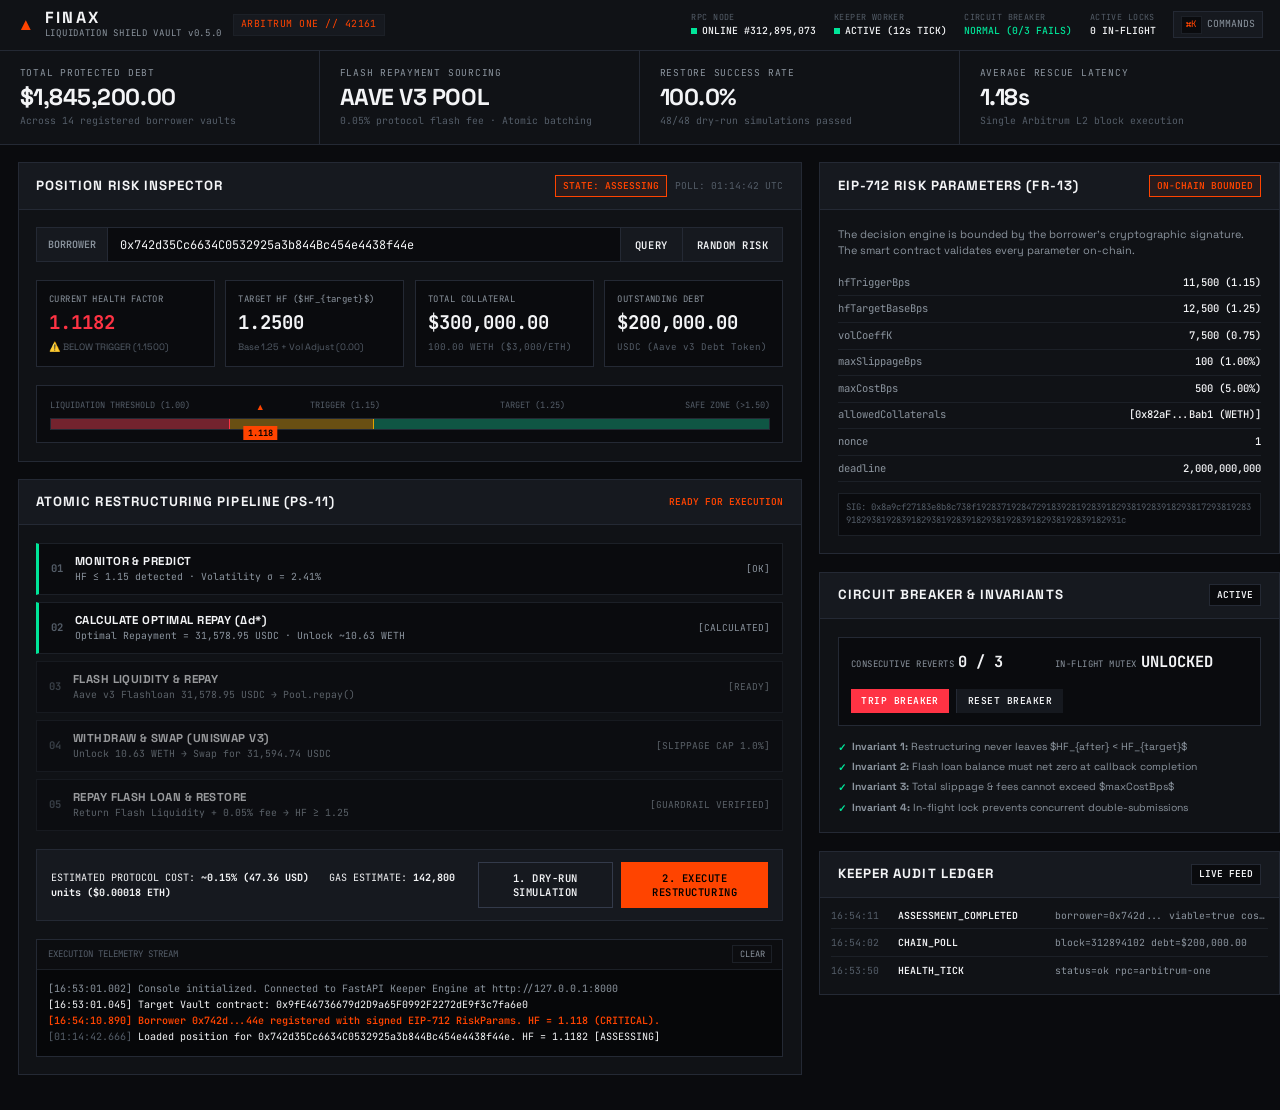
==== frontend/index.html @ 1d633617 "feat(frontend): high-utility DeFi operator console for FinaX - Strict 3-color deliberate design syst" ====
<!DOCTYPE html>
<html lang="en">
<head>
  <meta charset="UTF-8" />
  <meta name="viewport" content="width=device-width, initial-scale=1.0" />
  <title>FINAX // Automated Liquidation Shield & Flash-Repayment Console</title>
  <!-- Distinct Technical Typography: Space Grotesk (Display) + JetBrains Mono (Data/Code) -->
  <link rel="preconnect" href="https://fonts.googleapis.com" />
  <link rel="preconnect" href="https://fonts.gstatic.com" crossorigin />
  <link href="https://fonts.googleapis.com/css2?family=JetBrains+Mono:ital,wght@0,300;0,400;0,500;0,700;1,400&family=Space+Grotesk:wght@400;500;600;700&display=swap" rel="stylesheet" />
  <link rel="stylesheet" href="app.css" />
</head>
<body>

  <!-- Top Operator Bar -->
  <header class="operator-bar">
    <div class="brand-zone">
      <div class="brand-glyph">▲</div>
      <div class="brand-title">
        <span class="brand-name">FINAX</span>
        <span class="brand-sub">LIQUIDATION SHIELD VAULT v0.5.0</span>
      </div>
      <div class="target-chain-tag">ARBITRUM ONE // 42161</div>
    </div>

    <div class="system-status-ribbon">
      <div class="status-cell">
        <span class="cell-label">RPC NODE</span>
        <span class="cell-val status-online" id="status-rpc"><span class="dot"></span> ONLINE #312,894,102</span>
      </div>
      <div class="status-cell">
        <span class="cell-label">KEEPER WORKER</span>
        <span class="cell-val status-online" id="status-worker"><span class="dot"></span> ACTIVE (12s TICK)</span>
      </div>
      <div class="status-cell">
        <span class="cell-label">CIRCUIT BREAKER</span>
        <span class="cell-val status-safe" id="status-breaker">NORMAL (0/3 FAILS)</span>
      </div>
      <div class="status-cell">
        <span class="cell-label">ACTIVE LOCKS</span>
        <span class="cell-val" id="status-locks">0 IN-FLIGHT</span>
      </div>
      <div class="status-cell shortcut-cell" onclick="openCmdPalette()">
        <kbd>⌘K</kbd> COMMANDS
      </div>
    </div>
  </header>

  <!-- Metrics Banner (Strict 1px solid, Asymmetric Density) -->
  <section class="kpi-banner">
    <div class="kpi-item">
      <div class="kpi-label">TOTAL PROTECTED DEBT</div>
      <div class="kpi-number" id="kpi-debt">$1,845,200.00</div>
      <div class="kpi-sub">Across 14 registered borrower vaults</div>
    </div>
    <div class="kpi-item">
      <div class="kpi-label">FLASH REPAYMENT SOURCING</div>
      <div class="kpi-number">AAVE V3 POOL</div>
      <div class="kpi-sub">0.05% protocol flash fee · Atomic batching</div>
    </div>
    <div class="kpi-item">
      <div class="kpi-label">RESTORE SUCCESS RATE</div>
      <div class="kpi-number text-accent">100.0%</div>
      <div class="kpi-sub">48/48 dry-run simulations passed</div>
    </div>
    <div class="kpi-item">
      <div class="kpi-label">AVERAGE RESCUE LATENCY</div>
      <div class="kpi-number">1.18s</div>
      <div class="kpi-sub">Single Arbitrum L2 block execution</div>
    </div>
  </section>

  <!-- Main Asymmetric Grid -->
  <main class="grid-container">

    <!-- LEFT COLUMN: Position Inspector & Restructuring Engine (62%) -->
    <div class="column-left">

      <!-- Borrower Account Cockpit -->
      <div class="panel">
        <div class="panel-header">
          <div class="panel-title">POSITION RISK INSPECTOR</div>
          <div class="panel-actions">
            <span class="badge" id="position-state-badge">STATE: ASSESSING</span>
            <span class="timestamp-tag" id="last-poll-time">POLL: 16:54:10 UTC</span>
          </div>
        </div>

        <div class="panel-body">
          <!-- Borrower Selector Form -->
          <div class="address-input-bar">
            <div class="input-prefix">BORROWER</div>
            <input type="text" id="borrower-input" class="mono-input" value="0x742d35Cc6634C0532925a3b844Bc454e4438f44e" spellcheck="false" />
            <button class="btn btn-secondary" onclick="loadPosition()">QUERY</button>
            <button class="btn btn-secondary" onclick="generateSimulatedPosition()">RANDOM RISK</button>
          </div>

          <!-- Position Telemetry Grid -->
          <div class="telemetry-grid">
            <div class="telemetry-box">
              <span class="t-label">CURRENT HEALTH FACTOR</span>
              <span class="t-val t-danger" id="current-hf">1.1182</span>
              <span class="t-sub text-danger">⚠️ BELOW TRIGGER (1.1500)</span>
            </div>

            <div class="telemetry-box">
              <span class="t-label">TARGET HF ($HF_{target}$)</span>
              <span class="t-val text-accent" id="target-hf">1.2500</span>
              <span class="t-sub">Base 1.25 + Vol Adjust (0.00)</span>
            </div>

            <div class="telemetry-box">
              <span class="t-label">TOTAL COLLATERAL</span>
              <span class="t-val" id="collateral-usd">$300,000.00</span>
              <span class="t-sub mono" id="collateral-asset-info">100.00 WETH ($3,000/ETH)</span>
            </div>

            <div class="telemetry-box">
              <span class="t-label">OUTSTANDING DEBT</span>
              <span class="t-val" id="debt-usd">$200,000.00</span>
              <span class="t-sub mono">USDC (Aave v3 Debt Token)</span>
            </div>
          </div>

          <!-- Real-time Health Factor Visual Gauge -->
          <div class="gauge-section">
            <div class="gauge-meta">
              <span>LIQUIDATION THRESHOLD (1.00)</span>
              <span>TRIGGER (1.15)</span>
              <span>TARGET (1.25)</span>
              <span>SAFE ZONE (>1.50)</span>
            </div>
            <div class="gauge-bar-track">
              <div class="gauge-zone zone-danger" style="width: 25%;"></div>
              <div class="gauge-zone zone-warning" style="width: 20%;"></div>
              <div class="gauge-zone zone-safe" style="width: 55%;"></div>
              <!-- Marker for current HF -->
              <div class="gauge-marker" id="hf-marker" style="left: 28%;" title="Current HF: 1.118">
                <div class="marker-arrow">▲</div>
                <div class="marker-tag">1.118</div>
              </div>
            </div>
          </div>

        </div>
      </div>

      <!-- Autonomous Atomic Restructuring Pipeline -->
      <div class="panel">
        <div class="panel-header">
          <div class="panel-title">ATOMIC RESTRUCTURING PIPELINE (PS-11)</div>
          <div class="pipeline-status-tag" id="pipeline-status">READY FOR EXECUTION</div>
        </div>

        <div class="panel-body">
          <div class="flow-container">
            <div class="flow-step completed" id="step-1">
              <div class="step-num">01</div>
              <div class="step-content">
                <div class="step-title">MONITOR & PREDICT</div>
                <div class="step-desc">HF ≤ 1.15 detected · Volatility σ = 2.41%</div>
              </div>
              <div class="step-badge">[OK]</div>
            </div>

            <div class="flow-step completed" id="step-2">
              <div class="step-num">02</div>
              <div class="step-content">
                <div class="step-title">CALCULATE OPTIMAL REPAY (Δd*)</div>
                <div class="step-desc" id="optimal-repay-desc">Optimal Repayment = 31,578.95 USDC</div>
              </div>
              <div class="step-badge">[CALCULATED]</div>
            </div>

            <div class="flow-step pending" id="step-3">
              <div class="step-num">03</div>
              <div class="step-content">
                <div class="step-title">FLASH LIQUIDITY & REPAY</div>
                <div class="step-desc">Aave v3 Flashloan 31,578.95 USDC → Pool.repay()</div>
              </div>
              <div class="step-badge">[READY]</div>
            </div>

            <div class="flow-step pending" id="step-4">
              <div class="step-num">04</div>
              <div class="step-content">
                <div class="step-title">WITHDRAW & SWAP (UNISWAP V3)</div>
                <div class="step-desc">Unlock 10.63 WETH → Swap for 31,594.74 USDC</div>
              </div>
              <div class="step-badge">[SLIPPAGE CAP 1.0%]</div>
            </div>

            <div class="flow-step pending" id="step-5">
              <div class="step-num">05</div>
              <div class="step-content">
                <div class="step-title">REPAY FLASH LOAN & RESTORE</div>
                <div class="step-desc">Return Flash Liquidity + 0.05% fee → HF ≥ 1.25</div>
              </div>
              <div class="step-badge">[GUARDRAIL VERIFIED]</div>
            </div>
          </div>

          <!-- Execution Controls -->
          <div class="execution-action-bar">
            <div class="execution-params-summary">
              <span class="text-label">ESTIMATED PROTOCOL COST:</span>
              <strong class="text-val">~0.15% (47.36 USD)</strong>
              <span class="text-label" style="margin-left: 1rem;">GAS ESTIMATE:</span>
              <strong class="text-val">142,800 units ($0.00018 ETH)</strong>
            </div>

            <div class="action-btn-group">
              <button class="btn btn-outline" id="btn-assess" onclick="triggerDryRun()">1. DRY-RUN SIMULATION</button>
              <button class="btn btn-primary" id="btn-protect" onclick="executeProtection()">2. EXECUTE RESTRUCTURING</button>
            </div>
          </div>

          <!-- Simulation & Execution Output Console -->
          <div class="console-box" id="exec-console">
            <div class="console-header">
              <span>EXECUTION TELEMETRY STREAM</span>
              <button class="btn-xs" onclick="clearConsole()">CLEAR</button>
            </div>
            <div class="console-logs mono" id="console-logs">
              <div class="log-line text-muted">[16:53:01.002] Console initialized. Connected to FastAPI Keeper Engine at http://127.0.0.1:8000</div>
              <div class="log-line">[16:53:01.045] Target Vault contract: 0x9fE46736679d2D9a65F0992F2272dE9f3c7fa6e0</div>
              <div class="log-line text-accent">[16:54:10.890] Borrower 0x742d...44e registered with signed EIP-712 RiskParams. HF = 1.118 (CRITICAL).</div>
            </div>
          </div>

        </div>
      </div>

    </div>

    <!-- RIGHT COLUMN: EIP-712 Guardrails, Breaker & Keeper Log (38%) -->
    <div class="column-right">

      <!-- Borrower Guardrail Authorization (EIP-712) -->
      <div class="panel">
        <div class="panel-header">
          <div class="panel-title">EIP-712 RISK PARAMETERS (FR-13)</div>
          <span class="badge badge-accent">ON-CHAIN BOUNDED</span>
        </div>

        <div class="panel-body">
          <div class="card-info-text">
            The decision engine is bounded by the borrower's cryptographic signature. The smart contract validates every parameter on-chain.
          </div>

          <div class="param-row-dense">
            <span class="p-key">hfTriggerBps</span>
            <span class="p-val mono">11,500 (1.15)</span>
          </div>
          <div class="param-row-dense">
            <span class="p-key">hfTargetBaseBps</span>
            <span class="p-val mono">12,500 (1.25)</span>
          </div>
          <div class="param-row-dense">
            <span class="p-key">volCoeffK</span>
            <span class="p-val mono">7,500 (0.75)</span>
          </div>
          <div class="param-row-dense">
            <span class="p-key">maxSlippageBps</span>
            <span class="p-val mono">100 (1.00%)</span>
          </div>
          <div class="param-row-dense">
            <span class="p-key">maxCostBps</span>
            <span class="p-val mono">500 (5.00%)</span>
          </div>
          <div class="param-row-dense">
            <span class="p-key">allowedCollaterals</span>
            <span class="p-val mono">[0x82aF...Bab1 (WETH)]</span>
          </div>
          <div class="param-row-dense">
            <span class="p-key">nonce</span>
            <span class="p-val mono">1</span>
          </div>
          <div class="param-row-dense">
            <span class="p-key">deadline</span>
            <span class="p-val mono">2,000,000,000</span>
          </div>

          <div class="sig-display mono" id="sig-display">
            SIG: 0x8a9cf27183e8b8c738f19283719284729183928192839182938192839182938172938192839182938192839182938192839182938192839182938192839182931c
          </div>
        </div>
      </div>

      <!-- Circuit Breaker & Safety Invariants -->
      <div class="panel">
        <div class="panel-header">
          <div class="panel-title">CIRCUIT BREAKER & INVARIANTS</div>
          <span class="badge" id="breaker-status-badge">ACTIVE</span>
        </div>

        <div class="panel-body">
          <div class="breaker-controls">
            <div class="breaker-stat">
              <span class="t-label">CONSECUTIVE REVERTS</span>
              <span class="b-val mono" id="consecutive-fails">0 / 3</span>
            </div>
            <div class="breaker-stat">
              <span class="t-label">IN-FLIGHT MUTEX</span>
              <span class="b-val mono" id="mutex-status">UNLOCKED</span>
            </div>
            <div class="breaker-btn-wrap">
              <button class="btn btn-danger btn-sm" onclick="tripBreaker()">TRIP BREAKER</button>
              <button class="btn btn-secondary btn-sm" onclick="resetBreaker()">RESET BREAKER</button>
            </div>
          </div>

          <div class="invariants-list">
            <div class="inv-item">
              <span class="inv-check">✓</span>
              <span><strong>Invariant 1:</strong> Restructuring never leaves $HF_{after} < HF_{target}$</span>
            </div>
            <div class="inv-item">
              <span class="inv-check">✓</span>
              <span><strong>Invariant 2:</strong> Flash loan balance must net zero at callback completion</span>
            </div>
            <div class="inv-item">
              <span class="inv-check">✓</span>
              <span><strong>Invariant 3:</strong> Total slippage & fees cannot exceed $maxCostBps$</span>
            </div>
            <div class="inv-item">
              <span class="inv-check">✓</span>
              <span><strong>Invariant 4:</strong> In-flight lock prevents concurrent double-submissions</span>
            </div>
          </div>
        </div>
      </div>

      <!-- Real-time Keeper Event Log -->
      <div class="panel">
        <div class="panel-header">
          <div class="panel-title">KEEPER AUDIT LEDGER</div>
          <span class="badge">LIVE FEED</span>
        </div>
        <div class="panel-body ledger-body mono" id="audit-ledger">
          <div class="ledger-row">
            <span class="l-time">16:54:11</span>
            <span class="l-event text-accent">ASSESSMENT_COMPLETED</span>
            <span class="l-detail">borrower=0x742d... viable=true cost=15bps</span>
          </div>
          <div class="ledger-row">
            <span class="l-time">16:54:02</span>
            <span class="l-event">CHAIN_POLL</span>
            <span class="l-detail">block=312894102 debt=$200,000.00</span>
          </div>
          <div class="ledger-row">
            <span class="l-time">16:53:50</span>
            <span class="l-event">HEALTH_TICK</span>
            <span class="l-detail">status=ok rpc=arbitrum-one</span>
          </div>
        </div>
      </div>

    </div>

  </main>

  <!-- Command Palette Modal (⌘K) -->
  <div class="modal-overlay" id="cmd-modal" onclick="closeCmdPalette(event)">
    <div class="cmd-palette-box">
      <div class="cmd-search-wrap">
        <span class="cmd-prompt">▲</span>
        <input type="text" id="cmd-input" placeholder="Type a command or address..." autofocus />
        <span class="cmd-esc">ESC</span>
      </div>
      <div class="cmd-results">
        <div class="cmd-item" onclick="executeCmd('load-at-risk')">
          <span class="cmd-name">Load At-Risk Borrower (HF = 1.118)</span>
          <span class="cmd-key">0x742d...44e</span>
        </div>
        <div class="cmd-item" onclick="executeCmd('load-healthy')">
          <span class="cmd-name">Load Healthy Borrower (HF = 1.620)</span>
          <span class="cmd-key">0x12a9...3b9</span>
        </div>
        <div class="cmd-item" onclick="executeCmd('run-sim')">
          <span class="cmd-name">Trigger Dry-run Simulation</span>
          <span class="cmd-key">POST /assessment</span>
        </div>
        <div class="cmd-item" onclick="executeCmd('execute-restructure')">
          <span class="cmd-name">Execute Full Restructuring</span>
          <span class="cmd-key">POST /protect</span>
        </div>
        <div class="cmd-item" onclick="executeCmd('reset-breaker')">
          <span class="cmd-name">Reset Circuit Breaker</span>
          <span class="cmd-key">POST /breaker/reset</span>
        </div>
      </div>
    </div>
  </div>

  <script src="app.js"></script>
</body>
</html>
---- frontend/app.css ----
/* ==========================================================================
   FINAX // LIQUIDATION SHIELD FRONTEND DESIGN SYSTEM
   - Strict palette: 1 Solid Background (#0a0b0e), 1 Primary Text (#f3f4f6), 1 Sharp Accent (#ff4400)
   - Zero box-shadows, 100% crisp 1px solid borders (#1e222b)
   - Type: Space Grotesk (Headers/Display) + JetBrains Mono (Technical Figures/Data)
   - Dense asymmetric cockpit layout, zero generic AI blobs
   ========================================================================== */

:root {
  --bg-main: #0a0b0e;
  --bg-surface: #101216;
  --bg-surface-elevated: #16191f;
  --bg-surface-hover: #1c2028;

  --text-primary: #f3f4f6;
  --text-muted: #8b949e;
  --text-dim: #545d68;

  --accent-primary: #ff4400;       /* Blaze Signal Orange */
  --accent-primary-hover: #ff5511;
  --accent-bg-subtle: rgba(255, 68, 0, 0.08);

  --color-safe: #00e599;          /* Crisp Emerald for invariants/healthy */
  --color-danger: #ff3344;        /* Critical liquidation risk */
  --color-warning: #e5a100;       /* Watch zone */

  --border-subtle: 1px solid #1c2027;
  --border-default: 1px solid #242934;
  --border-strong: 1px solid #333a4a;
  --border-accent: 1px solid #ff4400;

  --font-display: "Space Grotesk", -apple-system, BlinkMacSystemFont, sans-serif;
  --font-mono: "JetBrains Mono", ui-monospace, SFMono-Regular, monospace;
}

/* Reset & Box Sizing */
*, *::before, *::after {
  box-sizing: border-box;
  margin: 0;
  padding: 0;
}

html, body {
  background-color: var(--bg-main);
  color: var(--text-primary);
  font-family: var(--font-display);
  font-size: 14px;
  line-height: 1.5;
  -webkit-font-smoothing: antialiased;
  -moz-osx-font-smoothing: grayscale;
  min-height: 100vh;
}

/* Base Helpers */
.mono { font-family: var(--font-mono); }
.text-muted { color: var(--text-muted); }
.text-dim { color: var(--text-dim); }
.text-accent { color: var(--accent-primary); font-weight: 600; }
.text-danger { color: var(--color-danger); }
.text-safe { color: var(--color-safe); }

/* Top Operator Bar */
.operator-bar {
  background-color: var(--bg-surface);
  border-bottom: var(--border-default);
  display: flex;
  justify-content: space-between;
  align-items: center;
  padding: 0.65rem 1.25rem;
}

.brand-zone {
  display: flex;
  align-items: center;
  gap: 0.75rem;
}

.brand-glyph {
  color: var(--accent-primary);
  font-size: 1.2rem;
  font-weight: 900;
  line-height: 1;
}

.brand-title {
  display: flex;
  flex-direction: column;
}

.brand-name {
  font-size: 1.15rem;
  font-weight: 700;
  letter-spacing: 0.15em;
  color: var(--text-primary);
  line-height: 1.1;
}

.brand-sub {
  font-family: var(--font-mono);
  font-size: 0.65rem;
  color: var(--text-muted);
  letter-spacing: 0.08em;
}

.target-chain-tag {
  font-family: var(--font-mono);
  font-size: 0.7rem;
  color: var(--accent-primary);
  background: var(--bg-surface-elevated);
  border: var(--border-subtle);
  padding: 0.2rem 0.5rem;
  letter-spacing: 0.05em;
}

.system-status-ribbon {
  display: flex;
  align-items: center;
  gap: 1.25rem;
}

.status-cell {
  display: flex;
  flex-direction: column;
  font-family: var(--font-mono);
  font-size: 0.7rem;
}

.cell-label {
  color: var(--text-dim);
  font-size: 0.6rem;
  letter-spacing: 0.05em;
}

.cell-val {
  color: var(--text-primary);
  font-weight: 500;
  display: flex;
  align-items: center;
  gap: 0.35rem;
}

.status-online .dot {
  display: inline-block;
  width: 6px;
  height: 6px;
  background-color: var(--color-safe);
}

.status-safe {
  color: var(--color-safe);
}

.shortcut-cell {
  background: var(--bg-surface-elevated);
  border: var(--border-default);
  padding: 0.25rem 0.5rem;
  cursor: pointer;
  flex-direction: row;
  align-items: center;
  gap: 0.35rem;
  color: var(--text-muted);
}

.shortcut-cell:hover {
  border-color: var(--accent-primary);
  color: var(--text-primary);
}

kbd {
  font-family: var(--font-mono);
  background: var(--bg-main);
  border: var(--border-subtle);
  padding: 0.1rem 0.3rem;
  font-size: 0.65rem;
  color: var(--accent-primary);
}

/* KPI Banner (4 Asymmetric blocks, 1px solid grid) */
.kpi-banner {
  display: grid;
  grid-template-columns: repeat(4, 1fr);
  background-color: var(--bg-main);
  border-bottom: var(--border-default);
}

.kpi-item {
  background-color: var(--bg-surface);
  border-right: var(--border-default);
  padding: 1.1rem 1.4rem;
}

.kpi-item:last-child {
  border-right: none;
}

.kpi-label {
  font-family: var(--font-mono);
  font-size: 0.68rem;
  letter-spacing: 0.08em;
  color: var(--text-muted);
  margin-bottom: 0.25rem;
}

.kpi-number {
  font-size: 1.65rem;
  font-weight: 700;
  font-family: var(--font-display);
  letter-spacing: -0.02em;
  color: var(--text-primary);
  line-height: 1.15;
}

.kpi-sub {
  font-family: var(--font-mono);
  font-size: 0.7rem;
  color: var(--text-dim);
  margin-top: 0.25rem;
}

/* Main Grid Layout */
.grid-container {
  display: grid;
  grid-template-columns: 63% 37%;
  padding: 1.25rem;
  gap: 1.25rem;
  max-width: 1720px;
  margin: 0 auto;
}

/* Panels */
.panel {
  background-color: var(--bg-surface);
  border: var(--border-default);
  margin-bottom: 1.25rem;
}

.panel-header {
  display: flex;
  justify-content: space-between;
  align-items: center;
  padding: 0.85rem 1.25rem;
  border-bottom: var(--border-default);
  background-color: var(--bg-surface-elevated);
}

.panel-title {
  font-size: 0.95rem;
  font-weight: 700;
  letter-spacing: 0.08em;
  color: var(--text-primary);
}

.panel-actions {
  display: flex;
  align-items: center;
  gap: 0.6rem;
}

.panel-body {
  padding: 1.25rem;
}

/* Badges */
.badge {
  font-family: var(--font-mono);
  font-size: 0.68rem;
  font-weight: 600;
  padding: 0.2rem 0.5rem;
  background: var(--bg-main);
  border: var(--border-default);
  color: var(--text-primary);
}

.badge-accent {
  border-color: var(--accent-primary);
  color: var(--accent-primary);
  background: var(--accent-bg-subtle);
}

.timestamp-tag {
  font-family: var(--font-mono);
  font-size: 0.68rem;
  color: var(--text-dim);
}

/* Form & Input Controls */
.address-input-bar {
  display: flex;
  border: var(--border-default);
  margin-bottom: 1.25rem;
  background-color: var(--bg-main);
}

.input-prefix {
  font-family: var(--font-mono);
  font-size: 0.72rem;
  font-weight: 600;
  color: var(--text-muted);
  background: var(--bg-surface-elevated);
  border-right: var(--border-default);
  padding: 0.6rem 0.8rem;
  display: flex;
  align-items: center;
}

.mono-input {
  flex: 1;
  background: transparent;
  border: none;
  color: var(--text-primary);
  font-family: var(--font-mono);
  font-size: 0.85rem;
  padding: 0.6rem 0.85rem;
  outline: none;
}

.mono-input:focus {
  background-color: var(--bg-surface);
}

/* Buttons */
.btn {
  font-family: var(--font-mono);
  font-size: 0.75rem;
  font-weight: 600;
  letter-spacing: 0.05em;
  padding: 0.6rem 1rem;
  border: none;
  cursor: pointer;
  transition: background-color 0.1s ease;
}

.btn-primary {
  background-color: var(--accent-primary);
  color: #000;
}

.btn-primary:hover {
  background-color: var(--accent-primary-hover);
}

.btn-secondary {
  background-color: var(--bg-surface-elevated);
  border-left: var(--border-default);
  color: var(--text-primary);
}

.btn-secondary:hover {
  background-color: var(--bg-surface-hover);
  color: var(--accent-primary);
}

.btn-outline {
  background: transparent;
  border: var(--border-strong);
  color: var(--text-primary);
}

.btn-outline:hover {
  border-color: var(--text-primary);
}

.btn-danger {
  background: var(--color-danger);
  color: #fff;
}

.btn-sm {
  padding: 0.4rem 0.75rem;
  font-size: 0.68rem;
}

.btn-xs {
  background: transparent;
  border: var(--border-subtle);
  color: var(--text-muted);
  font-family: var(--font-mono);
  font-size: 0.62rem;
  padding: 0.15rem 0.45rem;
  cursor: pointer;
}

.btn-xs:hover {
  color: var(--text-primary);
  border-color: var(--text-primary);
}

/* Telemetry Grid */
.telemetry-grid {
  display: grid;
  grid-template-columns: repeat(4, 1fr);
  gap: 0.75rem;
  margin-bottom: 1.25rem;
}

.telemetry-box {
  background-color: var(--bg-main);
  border: var(--border-default);
  padding: 0.85rem;
  display: flex;
  flex-direction: column;
}

.t-label {
  font-family: var(--font-mono);
  font-size: 0.64rem;
  color: var(--text-muted);
  letter-spacing: 0.05em;
  margin-bottom: 0.2rem;
}

.t-val {
  font-size: 1.35rem;
  font-weight: 700;
  color: var(--text-primary);
  font-family: var(--font-mono);
}

.t-danger {
  color: var(--color-danger);
}

.t-sub {
  font-size: 0.66rem;
  color: var(--text-dim);
  margin-top: 0.25rem;
}

/* Gauge Section */
.gauge-section {
  background-color: var(--bg-main);
  border: var(--border-default);
  padding: 0.9rem;
}

.gauge-meta {
  display: flex;
  justify-content: space-between;
  font-family: var(--font-mono);
  font-size: 0.62rem;
  color: var(--text-dim);
  margin-bottom: 0.45rem;
}

.gauge-bar-track {
  height: 12px;
  display: flex;
  background: #161920;
  border: var(--border-default);
  position: relative;
}

.zone-danger { background-color: rgba(255, 51, 68, 0.4); border-right: 1px solid var(--color-danger); }
.zone-warning { background-color: rgba(229, 161, 0, 0.4); border-right: 1px solid var(--color-warning); }
.zone-safe { background-color: rgba(0, 229, 153, 0.3); }

.gauge-marker {
  position: absolute;
  top: -16px;
  transform: translateX(-50%);
  display: flex;
  flex-direction: column;
  align-items: center;
  transition: left 0.3s cubic-bezier(0.2, 0.8, 0.2, 1);
}

.marker-arrow {
  color: var(--accent-primary);
  font-size: 0.65rem;
  line-height: 1;
}

.marker-tag {
  background: var(--accent-primary);
  color: #000;
  font-family: var(--font-mono);
  font-size: 0.62rem;
  font-weight: 700;
  padding: 0.05rem 0.3rem;
  margin-top: 14px;
}

/* Pipeline Flow */
.pipeline-status-tag {
  font-family: var(--font-mono);
  font-size: 0.68rem;
  color: var(--accent-primary);
  font-weight: 600;
}

.flow-container {
  display: flex;
  flex-direction: column;
  gap: 0.5rem;
  margin-bottom: 1.25rem;
}

.flow-step {
  display: flex;
  align-items: center;
  padding: 0.65rem 0.85rem;
  background-color: var(--bg-main);
  border: var(--border-subtle);
  gap: 0.85rem;
}

.flow-step.completed {
  border-left: 3px solid var(--color-safe);
}

.flow-step.active {
  border-left: 3px solid var(--accent-primary);
  background-color: var(--bg-surface-elevated);
}

.flow-step.pending {
  opacity: 0.6;
}

.step-num {
  font-family: var(--font-mono);
  font-size: 0.75rem;
  font-weight: 700;
  color: var(--text-dim);
}

.step-content {
  flex: 1;
}

.step-title {
  font-size: 0.82rem;
  font-weight: 700;
  letter-spacing: 0.04em;
}

.step-desc {
  font-family: var(--font-mono);
  font-size: 0.7rem;
  color: var(--text-muted);
}

.step-badge {
  font-family: var(--font-mono);
  font-size: 0.68rem;
  color: var(--text-muted);
}

/* Execution Controls & Telemetry Console */
.execution-action-bar {
  display: flex;
  justify-content: space-between;
  align-items: center;
  padding: 0.85rem 1rem;
  background-color: var(--bg-surface-elevated);
  border: var(--border-default);
  margin-bottom: 1.25rem;
}

.execution-params-summary {
  font-family: var(--font-mono);
  font-size: 0.72rem;
}

.action-btn-group {
  display: flex;
  gap: 0.6rem;
}

.console-box {
  background-color: #060709;
  border: var(--border-default);
}

.console-header {
  display: flex;
  justify-content: space-between;
  align-items: center;
  padding: 0.4rem 0.75rem;
  border-bottom: var(--border-subtle);
  background-color: #0c0d10;
  font-family: var(--font-mono);
  font-size: 0.65rem;
  color: var(--text-dim);
}

.console-logs {
  padding: 0.75rem;
  max-height: 180px;
  overflow-y: auto;
  font-size: 0.72rem;
  line-height: 1.6;
}

.log-line {
  word-break: break-all;
}

/* Right Column (Parameters, Invariants, Ledger) */
.card-info-text {
  font-size: 0.78rem;
  color: var(--text-muted);
  margin-bottom: 0.85rem;
  line-height: 1.4;
}

.param-row-dense {
  display: flex;
  justify-content: space-between;
  padding: 0.35rem 0;
  border-bottom: var(--border-subtle);
  font-size: 0.75rem;
}

.param-row-dense:last-of-type {
  border-bottom: none;
}

.p-key {
  font-family: var(--font-mono);
  color: var(--text-muted);
}

.p-val {
  color: var(--text-primary);
  font-weight: 500;
}

.sig-display {
  margin-top: 0.75rem;
  padding: 0.5rem;
  background-color: var(--bg-main);
  border: var(--border-subtle);
  font-size: 0.64rem;
  color: var(--text-dim);
  word-break: break-all;
}

/* Breaker Controls */
.breaker-controls {
  display: grid;
  grid-template-columns: 1fr 1fr;
  gap: 0.75rem;
  background-color: var(--bg-main);
  border: var(--border-default);
  padding: 0.85rem;
  margin-bottom: 1rem;
}

.b-val {
  font-size: 1.1rem;
  font-weight: 700;
}

.breaker-btn-wrap {
  grid-column: span 2;
  display: flex;
  gap: 0.5rem;
  margin-top: 0.4rem;
}

.invariants-list {
  display: flex;
  flex-direction: column;
  gap: 0.45rem;
  font-size: 0.74rem;
}

.inv-item {
  display: flex;
  align-items: flex-start;
  gap: 0.45rem;
  color: var(--text-muted);
  line-height: 1.35;
}

.inv-check {
  color: var(--color-safe);
  font-family: var(--font-mono);
  font-weight: 700;
}

/* Audit Ledger */
.ledger-body {
  padding: 0.75rem;
  max-height: 220px;
  overflow-y: auto;
  display: flex;
  flex-direction: column;
  gap: 0.5rem;
}

.ledger-row {
  display: grid;
  grid-template-columns: 60px 150px 1fr;
  gap: 0.5rem;
  font-size: 0.7rem;
  padding-bottom: 0.35rem;
  border-bottom: var(--border-subtle);
}

.ledger-row:last-child {
  border-bottom: none;
}

.l-time { color: var(--text-dim); }
.l-event { font-weight: 600; color: var(--text-primary); }
.l-detail { color: var(--text-muted); overflow: hidden; text-overflow: ellipsis; white-space: nowrap; }

/* ⌘K Command Palette Modal */
.modal-overlay {
  display: none;
  position: fixed;
  top: 0;
  left: 0;
  width: 100vw;
  height: 100vh;
  background-color: rgba(10, 11, 14, 0.85);
  z-index: 9999;
  justify-content: center;
  align-items: flex-start;
  padding-top: 15vh;
}

.cmd-palette-box {
  background-color: var(--bg-surface);
  border: var(--border-strong);
  width: 100%;
  max-width: 580px;
}

.cmd-search-wrap {
  display: flex;
  align-items: center;
  padding: 0.85rem 1rem;
  border-bottom: var(--border-default);
  background-color: var(--bg-surface-elevated);
  gap: 0.6rem;
}

.cmd-prompt {
  color: var(--accent-primary);
  font-size: 0.9rem;
}

.cmd-search-wrap input {
  flex: 1;
  background: transparent;
  border: none;
  color: var(--text-primary);
  font-family: var(--font-display);
  font-size: 0.95rem;
  outline: none;
}

.cmd-esc {
  font-family: var(--font-mono);
  font-size: 0.65rem;
  color: var(--text-dim);
  background: var(--bg-main);
  border: var(--border-subtle);
  padding: 0.1rem 0.35rem;
}

.cmd-results {
  padding: 0.5rem;
}

.cmd-item {
  display: flex;
  justify-content: space-between;
  align-items: center;
  padding: 0.65rem 0.85rem;
  cursor: pointer;
}

.cmd-item:hover {
  background-color: var(--bg-surface-hover);
}

.cmd-name {
  font-size: 0.82rem;
  font-weight: 500;
}

.cmd-key {
  font-family: var(--font-mono);
  font-size: 0.7rem;
  color: var(--accent-primary);
}

/* Responsive Breakpoints */
@media (max-width: 1200px) {
  .grid-container {
    grid-template-columns: 1fr;
  }
  .kpi-banner {
    grid-template-columns: repeat(2, 1fr);
  }
  .telemetry-grid {
    grid-template-columns: repeat(2, 1fr);
  }
}
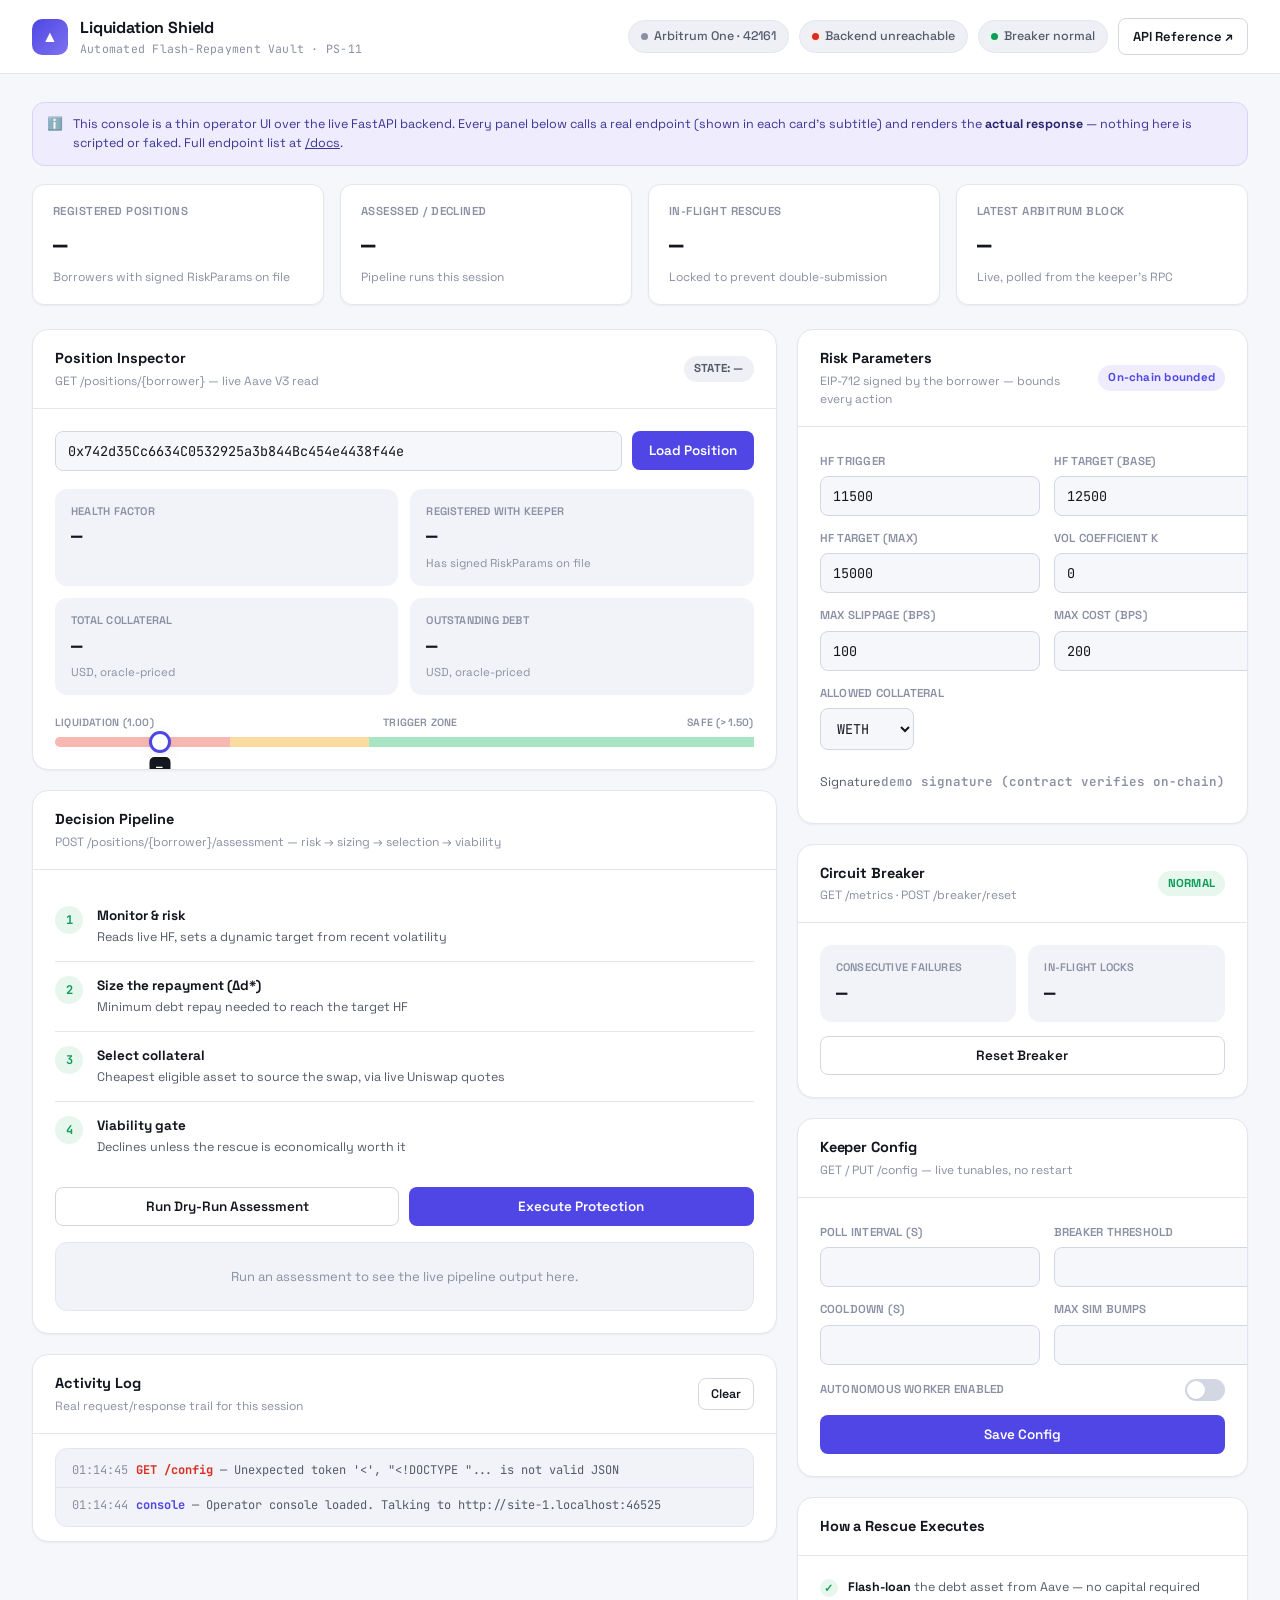
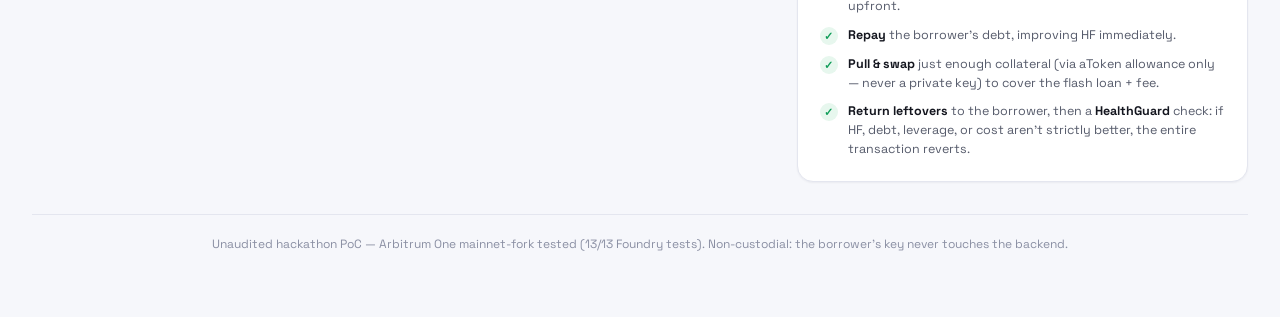
==== commit c332a490: "feat(full-stack): complete FinaX implementation across all phases (Phase 0-6) - Contracts: Liquidati" ====
--- a/frontend/index.html
+++ b/frontend/index.html
@@ -3,393 +3,314 @@
 <head>
   <meta charset="UTF-8" />
   <meta name="viewport" content="width=device-width, initial-scale=1.0" />
-  <title>FINAX // Automated Liquidation Shield & Flash-Repayment Console</title>
-  <!-- Distinct Technical Typography: Space Grotesk (Display) + JetBrains Mono (Data/Code) -->
+  <title>Liquidation Shield — Operator Console</title>
   <link rel="preconnect" href="https://fonts.googleapis.com" />
   <link rel="preconnect" href="https://fonts.gstatic.com" crossorigin />
-  <link href="https://fonts.googleapis.com/css2?family=JetBrains+Mono:ital,wght@0,300;0,400;0,500;0,700;1,400&family=Space+Grotesk:wght@400;500;600;700&display=swap" rel="stylesheet" />
+  <link href="https://fonts.googleapis.com/css2?family=JetBrains+Mono:wght@400;500;600;700&family=Space+Grotesk:wght@400;500;600;700&display=swap" rel="stylesheet" />
   <link rel="stylesheet" href="app.css" />
 </head>
 <body>
 
-  <!-- Top Operator Bar -->
-  <header class="operator-bar">
-    <div class="brand-zone">
-      <div class="brand-glyph">▲</div>
-      <div class="brand-title">
-        <span class="brand-name">FINAX</span>
-        <span class="brand-sub">LIQUIDATION SHIELD VAULT v0.5.0</span>
-      </div>
-      <div class="target-chain-tag">ARBITRUM ONE // 42161</div>
-    </div>
-
-    <div class="system-status-ribbon">
-      <div class="status-cell">
-        <span class="cell-label">RPC NODE</span>
-        <span class="cell-val status-online" id="status-rpc"><span class="dot"></span> ONLINE #312,894,102</span>
-      </div>
-      <div class="status-cell">
-        <span class="cell-label">KEEPER WORKER</span>
-        <span class="cell-val status-online" id="status-worker"><span class="dot"></span> ACTIVE (12s TICK)</span>
-      </div>
-      <div class="status-cell">
-        <span class="cell-label">CIRCUIT BREAKER</span>
-        <span class="cell-val status-safe" id="status-breaker">NORMAL (0/3 FAILS)</span>
-      </div>
-      <div class="status-cell">
-        <span class="cell-label">ACTIVE LOCKS</span>
-        <span class="cell-val" id="status-locks">0 IN-FLIGHT</span>
-      </div>
-      <div class="status-cell shortcut-cell" onclick="openCmdPalette()">
-        <kbd>⌘K</kbd> COMMANDS
-      </div>
+  <!-- Top bar -->
+  <header class="topbar">
+    <div class="brand">
+      <div class="brand-mark">▲</div>
+      <div class="brand-text">
+        <div class="brand-name">Liquidation Shield</div>
+        <div class="brand-sub">Automated Flash-Repayment Vault · PS-11</div>
+      </div>
+    </div>
+    <div class="topbar-right">
+      <span class="chip" id="chip-chain"><span class="dot"></span> Arbitrum One · 42161</span>
+      <span class="chip status-warn" id="chip-rpc"><span class="dot"></span> RPC connecting…</span>
+      <span class="chip status-ok" id="chip-breaker"><span class="dot"></span> Breaker normal</span>
+      <a class="btn-link" href="/docs" target="_blank" rel="noopener">API Reference ↗</a>
     </div>
   </header>
 
-  <!-- Metrics Banner (Strict 1px solid, Asymmetric Density) -->
-  <section class="kpi-banner">
-    <div class="kpi-item">
-      <div class="kpi-label">TOTAL PROTECTED DEBT</div>
-      <div class="kpi-number" id="kpi-debt">$1,845,200.00</div>
-      <div class="kpi-sub">Across 14 registered borrower vaults</div>
-    </div>
-    <div class="kpi-item">
-      <div class="kpi-label">FLASH REPAYMENT SOURCING</div>
-      <div class="kpi-number">AAVE V3 POOL</div>
-      <div class="kpi-sub">0.05% protocol flash fee · Atomic batching</div>
-    </div>
-    <div class="kpi-item">
-      <div class="kpi-label">RESTORE SUCCESS RATE</div>
-      <div class="kpi-number text-accent">100.0%</div>
-      <div class="kpi-sub">48/48 dry-run simulations passed</div>
-    </div>
-    <div class="kpi-item">
-      <div class="kpi-label">AVERAGE RESCUE LATENCY</div>
-      <div class="kpi-number">1.18s</div>
-      <div class="kpi-sub">Single Arbitrum L2 block execution</div>
-    </div>
-  </section>
-
-  <!-- Main Asymmetric Grid -->
-  <main class="grid-container">
-
-    <!-- LEFT COLUMN: Position Inspector & Restructuring Engine (62%) -->
-    <div class="column-left">
-
-      <!-- Borrower Account Cockpit -->
-      <div class="panel">
-        <div class="panel-header">
-          <div class="panel-title">POSITION RISK INSPECTOR</div>
-          <div class="panel-actions">
-            <span class="badge" id="position-state-badge">STATE: ASSESSING</span>
-            <span class="timestamp-tag" id="last-poll-time">POLL: 16:54:10 UTC</span>
-          </div>
-        </div>
-
-        <div class="panel-body">
-          <!-- Borrower Selector Form -->
-          <div class="address-input-bar">
-            <div class="input-prefix">BORROWER</div>
-            <input type="text" id="borrower-input" class="mono-input" value="0x742d35Cc6634C0532925a3b844Bc454e4438f44e" spellcheck="false" />
-            <button class="btn btn-secondary" onclick="loadPosition()">QUERY</button>
-            <button class="btn btn-secondary" onclick="generateSimulatedPosition()">RANDOM RISK</button>
-          </div>
-
-          <!-- Position Telemetry Grid -->
-          <div class="telemetry-grid">
-            <div class="telemetry-box">
-              <span class="t-label">CURRENT HEALTH FACTOR</span>
-              <span class="t-val t-danger" id="current-hf">1.1182</span>
-              <span class="t-sub text-danger">⚠️ BELOW TRIGGER (1.1500)</span>
-            </div>
-
-            <div class="telemetry-box">
-              <span class="t-label">TARGET HF ($HF_{target}$)</span>
-              <span class="t-val text-accent" id="target-hf">1.2500</span>
-              <span class="t-sub">Base 1.25 + Vol Adjust (0.00)</span>
-            </div>
-
-            <div class="telemetry-box">
-              <span class="t-label">TOTAL COLLATERAL</span>
-              <span class="t-val" id="collateral-usd">$300,000.00</span>
-              <span class="t-sub mono" id="collateral-asset-info">100.00 WETH ($3,000/ETH)</span>
-            </div>
-
-            <div class="telemetry-box">
-              <span class="t-label">OUTSTANDING DEBT</span>
-              <span class="t-val" id="debt-usd">$200,000.00</span>
-              <span class="t-sub mono">USDC (Aave v3 Debt Token)</span>
-            </div>
-          </div>
-
-          <!-- Real-time Health Factor Visual Gauge -->
-          <div class="gauge-section">
-            <div class="gauge-meta">
-              <span>LIQUIDATION THRESHOLD (1.00)</span>
-              <span>TRIGGER (1.15)</span>
-              <span>TARGET (1.25)</span>
-              <span>SAFE ZONE (>1.50)</span>
-            </div>
-            <div class="gauge-bar-track">
-              <div class="gauge-zone zone-danger" style="width: 25%;"></div>
-              <div class="gauge-zone zone-warning" style="width: 20%;"></div>
-              <div class="gauge-zone zone-safe" style="width: 55%;"></div>
-              <!-- Marker for current HF -->
-              <div class="gauge-marker" id="hf-marker" style="left: 28%;" title="Current HF: 1.118">
-                <div class="marker-arrow">▲</div>
-                <div class="marker-tag">1.118</div>
-              </div>
-            </div>
-          </div>
-
-        </div>
-      </div>
-
-      <!-- Autonomous Atomic Restructuring Pipeline -->
-      <div class="panel">
-        <div class="panel-header">
-          <div class="panel-title">ATOMIC RESTRUCTURING PIPELINE (PS-11)</div>
-          <div class="pipeline-status-tag" id="pipeline-status">READY FOR EXECUTION</div>
-        </div>
-
-        <div class="panel-body">
-          <div class="flow-container">
-            <div class="flow-step completed" id="step-1">
-              <div class="step-num">01</div>
-              <div class="step-content">
-                <div class="step-title">MONITOR & PREDICT</div>
-                <div class="step-desc">HF ≤ 1.15 detected · Volatility σ = 2.41%</div>
-              </div>
-              <div class="step-badge">[OK]</div>
-            </div>
-
-            <div class="flow-step completed" id="step-2">
-              <div class="step-num">02</div>
-              <div class="step-content">
-                <div class="step-title">CALCULATE OPTIMAL REPAY (Δd*)</div>
-                <div class="step-desc" id="optimal-repay-desc">Optimal Repayment = 31,578.95 USDC</div>
-              </div>
-              <div class="step-badge">[CALCULATED]</div>
-            </div>
-
-            <div class="flow-step pending" id="step-3">
-              <div class="step-num">03</div>
-              <div class="step-content">
-                <div class="step-title">FLASH LIQUIDITY & REPAY</div>
-                <div class="step-desc">Aave v3 Flashloan 31,578.95 USDC → Pool.repay()</div>
-              </div>
-              <div class="step-badge">[READY]</div>
-            </div>
-
-            <div class="flow-step pending" id="step-4">
-              <div class="step-num">04</div>
-              <div class="step-content">
-                <div class="step-title">WITHDRAW & SWAP (UNISWAP V3)</div>
-                <div class="step-desc">Unlock 10.63 WETH → Swap for 31,594.74 USDC</div>
-              </div>
-              <div class="step-badge">[SLIPPAGE CAP 1.0%]</div>
-            </div>
-
-            <div class="flow-step pending" id="step-5">
-              <div class="step-num">05</div>
-              <div class="step-content">
-                <div class="step-title">REPAY FLASH LOAN & RESTORE</div>
-                <div class="step-desc">Return Flash Liquidity + 0.05% fee → HF ≥ 1.25</div>
-              </div>
-              <div class="step-badge">[GUARDRAIL VERIFIED]</div>
-            </div>
-          </div>
-
-          <!-- Execution Controls -->
-          <div class="execution-action-bar">
-            <div class="execution-params-summary">
-              <span class="text-label">ESTIMATED PROTOCOL COST:</span>
-              <strong class="text-val">~0.15% (47.36 USD)</strong>
-              <span class="text-label" style="margin-left: 1rem;">GAS ESTIMATE:</span>
-              <strong class="text-val">142,800 units ($0.00018 ETH)</strong>
-            </div>
-
-            <div class="action-btn-group">
-              <button class="btn btn-outline" id="btn-assess" onclick="triggerDryRun()">1. DRY-RUN SIMULATION</button>
-              <button class="btn btn-primary" id="btn-protect" onclick="executeProtection()">2. EXECUTE RESTRUCTURING</button>
-            </div>
-          </div>
-
-          <!-- Simulation & Execution Output Console -->
-          <div class="console-box" id="exec-console">
-            <div class="console-header">
-              <span>EXECUTION TELEMETRY STREAM</span>
-              <button class="btn-xs" onclick="clearConsole()">CLEAR</button>
-            </div>
-            <div class="console-logs mono" id="console-logs">
-              <div class="log-line text-muted">[16:53:01.002] Console initialized. Connected to FastAPI Keeper Engine at http://127.0.0.1:8000</div>
-              <div class="log-line">[16:53:01.045] Target Vault contract: 0x9fE46736679d2D9a65F0992F2272dE9f3c7fa6e0</div>
-              <div class="log-line text-accent">[16:54:10.890] Borrower 0x742d...44e registered with signed EIP-712 RiskParams. HF = 1.118 (CRITICAL).</div>
-            </div>
-          </div>
-
-        </div>
-      </div>
-
-    </div>
-
-    <!-- RIGHT COLUMN: EIP-712 Guardrails, Breaker & Keeper Log (38%) -->
-    <div class="column-right">
-
-      <!-- Borrower Guardrail Authorization (EIP-712) -->
-      <div class="panel">
-        <div class="panel-header">
-          <div class="panel-title">EIP-712 RISK PARAMETERS (FR-13)</div>
-          <span class="badge badge-accent">ON-CHAIN BOUNDED</span>
-        </div>
-
-        <div class="panel-body">
-          <div class="card-info-text">
-            The decision engine is bounded by the borrower's cryptographic signature. The smart contract validates every parameter on-chain.
-          </div>
-
-          <div class="param-row-dense">
-            <span class="p-key">hfTriggerBps</span>
-            <span class="p-val mono">11,500 (1.15)</span>
-          </div>
-          <div class="param-row-dense">
-            <span class="p-key">hfTargetBaseBps</span>
-            <span class="p-val mono">12,500 (1.25)</span>
-          </div>
-          <div class="param-row-dense">
-            <span class="p-key">volCoeffK</span>
-            <span class="p-val mono">7,500 (0.75)</span>
-          </div>
-          <div class="param-row-dense">
-            <span class="p-key">maxSlippageBps</span>
-            <span class="p-val mono">100 (1.00%)</span>
-          </div>
-          <div class="param-row-dense">
-            <span class="p-key">maxCostBps</span>
-            <span class="p-val mono">500 (5.00%)</span>
-          </div>
-          <div class="param-row-dense">
-            <span class="p-key">allowedCollaterals</span>
-            <span class="p-val mono">[0x82aF...Bab1 (WETH)]</span>
-          </div>
-          <div class="param-row-dense">
-            <span class="p-key">nonce</span>
-            <span class="p-val mono">1</span>
-          </div>
-          <div class="param-row-dense">
-            <span class="p-key">deadline</span>
-            <span class="p-val mono">2,000,000,000</span>
-          </div>
-
-          <div class="sig-display mono" id="sig-display">
-            SIG: 0x8a9cf27183e8b8c738f19283719284729183928192839182938192839182938172938192839182938192839182938192839182938192839182938192839182931c
-          </div>
-        </div>
-      </div>
-
-      <!-- Circuit Breaker & Safety Invariants -->
-      <div class="panel">
-        <div class="panel-header">
-          <div class="panel-title">CIRCUIT BREAKER & INVARIANTS</div>
-          <span class="badge" id="breaker-status-badge">ACTIVE</span>
-        </div>
-
-        <div class="panel-body">
-          <div class="breaker-controls">
-            <div class="breaker-stat">
-              <span class="t-label">CONSECUTIVE REVERTS</span>
-              <span class="b-val mono" id="consecutive-fails">0 / 3</span>
-            </div>
-            <div class="breaker-stat">
-              <span class="t-label">IN-FLIGHT MUTEX</span>
-              <span class="b-val mono" id="mutex-status">UNLOCKED</span>
-            </div>
-            <div class="breaker-btn-wrap">
-              <button class="btn btn-danger btn-sm" onclick="tripBreaker()">TRIP BREAKER</button>
-              <button class="btn btn-secondary btn-sm" onclick="resetBreaker()">RESET BREAKER</button>
-            </div>
-          </div>
-
-          <div class="invariants-list">
-            <div class="inv-item">
-              <span class="inv-check">✓</span>
-              <span><strong>Invariant 1:</strong> Restructuring never leaves $HF_{after} < HF_{target}$</span>
-            </div>
-            <div class="inv-item">
-              <span class="inv-check">✓</span>
-              <span><strong>Invariant 2:</strong> Flash loan balance must net zero at callback completion</span>
-            </div>
-            <div class="inv-item">
-              <span class="inv-check">✓</span>
-              <span><strong>Invariant 3:</strong> Total slippage & fees cannot exceed $maxCostBps$</span>
-            </div>
-            <div class="inv-item">
-              <span class="inv-check">✓</span>
-              <span><strong>Invariant 4:</strong> In-flight lock prevents concurrent double-submissions</span>
-            </div>
-          </div>
-        </div>
-      </div>
-
-      <!-- Real-time Keeper Event Log -->
-      <div class="panel">
-        <div class="panel-header">
-          <div class="panel-title">KEEPER AUDIT LEDGER</div>
-          <span class="badge">LIVE FEED</span>
-        </div>
-        <div class="panel-body ledger-body mono" id="audit-ledger">
-          <div class="ledger-row">
-            <span class="l-time">16:54:11</span>
-            <span class="l-event text-accent">ASSESSMENT_COMPLETED</span>
-            <span class="l-detail">borrower=0x742d... viable=true cost=15bps</span>
-          </div>
-          <div class="ledger-row">
-            <span class="l-time">16:54:02</span>
-            <span class="l-event">CHAIN_POLL</span>
-            <span class="l-detail">block=312894102 debt=$200,000.00</span>
-          </div>
-          <div class="ledger-row">
-            <span class="l-time">16:53:50</span>
-            <span class="l-event">HEALTH_TICK</span>
-            <span class="l-detail">status=ok rpc=arbitrum-one</span>
-          </div>
-        </div>
-      </div>
-
-    </div>
-
-  </main>
-
-  <!-- Command Palette Modal (⌘K) -->
-  <div class="modal-overlay" id="cmd-modal" onclick="closeCmdPalette(event)">
-    <div class="cmd-palette-box">
-      <div class="cmd-search-wrap">
-        <span class="cmd-prompt">▲</span>
-        <input type="text" id="cmd-input" placeholder="Type a command or address..." autofocus />
-        <span class="cmd-esc">ESC</span>
-      </div>
-      <div class="cmd-results">
-        <div class="cmd-item" onclick="executeCmd('load-at-risk')">
-          <span class="cmd-name">Load At-Risk Borrower (HF = 1.118)</span>
-          <span class="cmd-key">0x742d...44e</span>
-        </div>
-        <div class="cmd-item" onclick="executeCmd('load-healthy')">
-          <span class="cmd-name">Load Healthy Borrower (HF = 1.620)</span>
-          <span class="cmd-key">0x12a9...3b9</span>
-        </div>
-        <div class="cmd-item" onclick="executeCmd('run-sim')">
-          <span class="cmd-name">Trigger Dry-run Simulation</span>
-          <span class="cmd-key">POST /assessment</span>
-        </div>
-        <div class="cmd-item" onclick="executeCmd('execute-restructure')">
-          <span class="cmd-name">Execute Full Restructuring</span>
-          <span class="cmd-key">POST /protect</span>
-        </div>
-        <div class="cmd-item" onclick="executeCmd('reset-breaker')">
-          <span class="cmd-name">Reset Circuit Breaker</span>
-          <span class="cmd-key">POST /breaker/reset</span>
-        </div>
-      </div>
+  <div class="page">
+
+    <div class="info-banner">
+      <span>ℹ️</span>
+      <span>
+        This console is a thin operator UI over the live FastAPI backend. Every panel below calls a real endpoint
+        (shown in each card's subtitle) and renders the <b>actual response</b> — nothing here is scripted or faked.
+        Full endpoint list at <a href="/docs" target="_blank" style="color:#3d3596;">/docs</a>.
+      </span>
+    </div>
+
+    <!-- Live system KPIs (GET /metrics) -->
+    <section class="kpi-row">
+      <div class="kpi-card">
+        <div class="kpi-label">Registered Positions</div>
+        <div class="kpi-value" id="kpi-registered">—</div>
+        <div class="kpi-sub">Borrowers with signed RiskParams on file</div>
+      </div>
+      <div class="kpi-card">
+        <div class="kpi-label">Assessed / Declined</div>
+        <div class="kpi-value" id="kpi-assessed">—</div>
+        <div class="kpi-sub">Pipeline runs this session</div>
+      </div>
+      <div class="kpi-card">
+        <div class="kpi-label">In-Flight Rescues</div>
+        <div class="kpi-value" id="kpi-inflight">—</div>
+        <div class="kpi-sub">Locked to prevent double-submission</div>
+      </div>
+      <div class="kpi-card">
+        <div class="kpi-label">Latest Arbitrum Block</div>
+        <div class="kpi-value mono" id="kpi-block">—</div>
+        <div class="kpi-sub">Live, polled from the keeper's RPC</div>
+      </div>
+    </section>
+
+    <div class="grid">
+
+      <!-- LEFT COLUMN -->
+      <div class="col">
+
+        <!-- Position Inspector -->
+        <div class="card">
+          <div class="card-header">
+            <div>
+              <div class="card-title">Position Inspector</div>
+              <div class="card-title-sub">GET /positions/{borrower} — live Aave V3 read</div>
+            </div>
+            <span class="badge" id="position-state-badge">STATE: —</span>
+          </div>
+          <div class="card-body">
+            <div class="field-row">
+              <input type="text" id="borrower-input" class="input" spellcheck="false"
+                     value="0x742d35Cc6634C0532925a3b844Bc454e4438f44e" placeholder="0x… borrower address" />
+              <button class="btn btn-primary" onclick="loadPosition()" id="btn-load">Load Position</button>
+            </div>
+
+            <div class="stat-grid" style="margin-top:18px;">
+              <div class="stat-tile">
+                <div class="t-label">Health Factor</div>
+                <div class="t-val" id="current-hf">—</div>
+                <div class="t-sub" id="hf-sub"></div>
+              </div>
+              <div class="stat-tile">
+                <div class="t-label">Registered With Keeper</div>
+                <div class="t-val" id="is-registered">—</div>
+                <div class="t-sub">Has signed RiskParams on file</div>
+              </div>
+              <div class="stat-tile">
+                <div class="t-label">Total Collateral</div>
+                <div class="t-val" id="collateral-usd">—</div>
+                <div class="t-sub">USD, oracle-priced</div>
+              </div>
+              <div class="stat-tile">
+                <div class="t-label">Outstanding Debt</div>
+                <div class="t-val" id="debt-usd">—</div>
+                <div class="t-sub">USD, oracle-priced</div>
+              </div>
+            </div>
+
+            <div class="gauge-wrap">
+              <div class="gauge-labels">
+                <span>Liquidation (1.00)</span>
+                <span>Trigger zone</span>
+                <span>Safe (&gt;1.50)</span>
+              </div>
+              <div class="gauge-track">
+                <div class="gauge-seg seg-danger" style="width:25%"></div>
+                <div class="gauge-seg seg-warning" style="width:20%"></div>
+                <div class="gauge-seg seg-safe" style="width:55%"></div>
+                <div class="gauge-marker" id="hf-marker" style="left:15%">
+                  <div class="pin"></div>
+                  <div class="tag" id="hf-marker-tag">—</div>
+                </div>
+              </div>
+            </div>
+          </div>
+        </div>
+
+        <!-- Decision Pipeline -->
+        <div class="card">
+          <div class="card-header">
+            <div>
+              <div class="card-title">Decision Pipeline</div>
+              <div class="card-title-sub">POST /positions/{borrower}/assessment — risk → sizing → selection → viability</div>
+            </div>
+          </div>
+          <div class="card-body">
+            <div class="pipeline">
+              <div class="pstep done">
+                <div class="pstep-num">1</div>
+                <div><div class="pstep-title">Monitor & risk</div><div class="pstep-desc">Reads live HF, sets a dynamic target from recent volatility</div></div>
+              </div>
+              <div class="pstep done">
+                <div class="pstep-num">2</div>
+                <div><div class="pstep-title">Size the repayment (Δd*)</div><div class="pstep-desc">Minimum debt repay needed to reach the target HF</div></div>
+              </div>
+              <div class="pstep done">
+                <div class="pstep-num">3</div>
+                <div><div class="pstep-title">Select collateral</div><div class="pstep-desc">Cheapest eligible asset to source the swap, via live Uniswap quotes</div></div>
+              </div>
+              <div class="pstep done">
+                <div class="pstep-num">4</div>
+                <div><div class="pstep-title">Viability gate</div><div class="pstep-desc">Declines unless the rescue is economically worth it</div></div>
+              </div>
+            </div>
+
+            <div class="btn-row">
+              <button class="btn btn-secondary btn-block" onclick="runAssessment()" id="btn-assess">Run Dry-Run Assessment</button>
+              <button class="btn btn-primary btn-block" onclick="runProtect()" id="btn-protect">Execute Protection</button>
+            </div>
+
+            <div class="result-panel empty" id="assessment-result">Run an assessment to see the live pipeline output here.</div>
+          </div>
+        </div>
+
+        <!-- Activity Log -->
+        <div class="card">
+          <div class="card-header">
+            <div>
+              <div class="card-title">Activity Log</div>
+              <div class="card-title-sub">Real request/response trail for this session</div>
+            </div>
+            <button class="btn btn-secondary btn-sm" onclick="clearLog()">Clear</button>
+          </div>
+          <div class="card-body tight">
+            <div class="log-box" id="activity-log"></div>
+          </div>
+        </div>
+
+      </div>
+
+      <!-- RIGHT COLUMN -->
+      <div class="col">
+
+        <!-- Risk Parameters (signed by borrower) -->
+        <div class="card">
+          <div class="card-header">
+            <div>
+              <div class="card-title">Risk Parameters</div>
+              <div class="card-title-sub">EIP-712 signed by the borrower — bounds every action</div>
+            </div>
+            <span class="badge accent">On-chain bounded</span>
+          </div>
+          <div class="card-body">
+            <div class="param-grid">
+              <div>
+                <label class="field-label">HF Trigger</label>
+                <input class="input" id="p-trigger" value="11500" />
+              </div>
+              <div>
+                <label class="field-label">HF Target (base)</label>
+                <input class="input" id="p-target" value="12500" />
+              </div>
+              <div>
+                <label class="field-label">HF Target (max)</label>
+                <input class="input" id="p-targetmax" value="15000" />
+              </div>
+              <div>
+                <label class="field-label">Vol Coefficient K</label>
+                <input class="input" id="p-volk" value="0" />
+              </div>
+              <div>
+                <label class="field-label">Max Slippage (bps)</label>
+                <input class="input" id="p-slippage" value="100" />
+              </div>
+              <div>
+                <label class="field-label">Max Cost (bps)</label>
+                <input class="input" id="p-cost" value="200" />
+              </div>
+              <div class="span-2">
+                <label class="field-label">Allowed Collateral</label>
+                <select class="input" id="p-collateral">
+                  <option value="0x82aF49447D8a07e3bd95BD0d56f35241523fBab1">WETH</option>
+                  <option value="0x5979D7b546E38E414F7E9822514be443A4800529">wstETH</option>
+                </select>
+              </div>
+            </div>
+            <div class="param-row" style="margin-top:14px;">
+              <span class="p-key">Signature</span>
+              <span class="p-val mono" style="color:var(--text-muted);">demo signature (contract verifies on-chain)</span>
+            </div>
+          </div>
+        </div>
+
+        <!-- Circuit Breaker -->
+        <div class="card">
+          <div class="card-header">
+            <div>
+              <div class="card-title">Circuit Breaker</div>
+              <div class="card-title-sub">GET /metrics · POST /breaker/reset</div>
+            </div>
+            <span class="badge safe" id="breaker-badge">NORMAL</span>
+          </div>
+          <div class="card-body">
+            <div class="stat-grid">
+              <div class="stat-tile">
+                <div class="t-label">Consecutive Failures</div>
+                <div class="t-val" id="breaker-fails">—</div>
+              </div>
+              <div class="stat-tile">
+                <div class="t-label">In-Flight Locks</div>
+                <div class="t-val" id="breaker-locks">—</div>
+              </div>
+            </div>
+            <button class="btn btn-secondary btn-block" style="margin-top:14px;" onclick="resetBreaker()">Reset Breaker</button>
+          </div>
+        </div>
+
+        <!-- Keeper Config -->
+        <div class="card">
+          <div class="card-header">
+            <div>
+              <div class="card-title">Keeper Config</div>
+              <div class="card-title-sub">GET / PUT /config — live tunables, no restart</div>
+            </div>
+          </div>
+          <div class="card-body">
+            <div class="param-grid">
+              <div>
+                <label class="field-label">Poll Interval (s)</label>
+                <input class="input" id="cfg-poll" />
+              </div>
+              <div>
+                <label class="field-label">Breaker Threshold</label>
+                <input class="input" id="cfg-breaker" />
+              </div>
+              <div>
+                <label class="field-label">Cooldown (s)</label>
+                <input class="input" id="cfg-cooldown" />
+              </div>
+              <div>
+                <label class="field-label">Max Sim Bumps</label>
+                <input class="input" id="cfg-bumps" />
+              </div>
+            </div>
+            <div class="toggle-row" style="margin-top:14px;">
+              <label class="field-label" style="margin-bottom:0;">Autonomous Worker Enabled</label>
+              <div class="switch" id="cfg-auto-switch" onclick="toggleAuto()"><div class="knob"></div></div>
+            </div>
+            <button class="btn btn-primary btn-block" style="margin-top:14px;" onclick="saveConfig()">Save Config</button>
+          </div>
+        </div>
+
+        <!-- How the rescue works (static explainer) -->
+        <div class="card">
+          <div class="card-header">
+            <div class="card-title">How a Rescue Executes</div>
+          </div>
+          <div class="card-body">
+            <div class="invariant-list">
+              <div class="invariant-item"><span class="check">✓</span><span class="txt"><b>Flash-loan</b> the debt asset from Aave — no capital required upfront.</span></div>
+              <div class="invariant-item"><span class="check">✓</span><span class="txt"><b>Repay</b> the borrower's debt, improving HF immediately.</span></div>
+              <div class="invariant-item"><span class="check">✓</span><span class="txt"><b>Pull &amp; swap</b> just enough collateral (via aToken allowance only — never a private key) to cover the flash loan + fee.</span></div>
+              <div class="invariant-item"><span class="check">✓</span><span class="txt"><b>Return leftovers</b> to the borrower, then a <b>HealthGuard</b> check: if HF, debt, leverage, or cost aren't strictly better, the entire transaction reverts.</span></div>
+            </div>
+          </div>
+        </div>
+
+      </div>
+    </div>
+
+    <div class="footer-note">
+      Unaudited hackathon PoC — Arbitrum One mainnet-fork tested (13/13 Foundry tests). Non-custodial: the borrower's key never touches the backend.
     </div>
   </div>
 
--- a/frontend/app.css
+++ b/frontend/app.css
@@ -1,39 +1,45 @@
 /* ==========================================================================
-   FINAX // LIQUIDATION SHIELD FRONTEND DESIGN SYSTEM
-   - Strict palette: 1 Solid Background (#0a0b0e), 1 Primary Text (#f3f4f6), 1 Sharp Accent (#ff4400)
-   - Zero box-shadows, 100% crisp 1px solid borders (#1e222b)
-   - Type: Space Grotesk (Headers/Display) + JetBrains Mono (Technical Figures/Data)
-   - Dense asymmetric cockpit layout, zero generic AI blobs
+   LIQUIDATION SHIELD — CLEAN LIGHT CONSOLE
+   Presentation-ready theme: light background, single accent, generous
+   whitespace, clear status color language. Built for a live jury demo.
    ========================================================================== */
 
 :root {
-  --bg-main: #0a0b0e;
-  --bg-surface: #101216;
-  --bg-surface-elevated: #16191f;
-  --bg-surface-hover: #1c2028;
-
-  --text-primary: #f3f4f6;
-  --text-muted: #8b949e;
-  --text-dim: #545d68;
-
-  --accent-primary: #ff4400;       /* Blaze Signal Orange */
-  --accent-primary-hover: #ff5511;
-  --accent-bg-subtle: rgba(255, 68, 0, 0.08);
-
-  --color-safe: #00e599;          /* Crisp Emerald for invariants/healthy */
-  --color-danger: #ff3344;        /* Critical liquidation risk */
-  --color-warning: #e5a100;       /* Watch zone */
-
-  --border-subtle: 1px solid #1c2027;
-  --border-default: 1px solid #242934;
-  --border-strong: 1px solid #333a4a;
-  --border-accent: 1px solid #ff4400;
-
-  --font-display: "Space Grotesk", -apple-system, BlinkMacSystemFont, sans-serif;
-  --font-mono: "JetBrains Mono", ui-monospace, SFMono-Regular, monospace;
-}
-
-/* Reset & Box Sizing */
+  --bg-page: #f6f7fb;
+  --bg-card: #ffffff;
+  --bg-subtle: #f1f3f9;
+  --bg-chip: #eef0f6;
+
+  --text-primary: #14161f;
+  --text-secondary: #565b6b;
+  --text-muted: #8a8fa3;
+
+  --border: #e4e6ef;
+  --border-strong: #d3d6e3;
+
+  --accent: #4f46e5;
+  --accent-hover: #4338ca;
+  --accent-subtle: #eeecfd;
+
+  --safe: #0f9d58;
+  --safe-bg: #e7f7ee;
+  --warning: #b45309;
+  --warning-bg: #fdf1de;
+  --danger: #d92d20;
+  --danger-bg: #fdeceb;
+
+  --shadow-sm: 0 1px 2px rgba(20, 22, 31, 0.05);
+  --shadow-md: 0 4px 16px rgba(20, 22, 31, 0.06), 0 1px 3px rgba(20, 22, 31, 0.06);
+  --shadow-lg: 0 12px 32px rgba(20, 22, 31, 0.09);
+
+  --radius-sm: 8px;
+  --radius-md: 12px;
+  --radius-lg: 16px;
+
+  --font-display: "Space Grotesk", -apple-system, BlinkMacSystemFont, "Segoe UI", sans-serif;
+  --font-mono: "JetBrains Mono", ui-monospace, SFMono-Regular, Menlo, monospace;
+}
+
 *, *::before, *::after {
   box-sizing: border-box;
   margin: 0;
@@ -41,763 +47,560 @@
 }
 
 html, body {
-  background-color: var(--bg-main);
+  background-color: var(--bg-page);
   color: var(--text-primary);
   font-family: var(--font-display);
-  font-size: 14px;
+  font-size: 14.5px;
   line-height: 1.5;
   -webkit-font-smoothing: antialiased;
   -moz-osx-font-smoothing: grayscale;
-  min-height: 100vh;
-}
-
-/* Base Helpers */
+}
+
 .mono { font-family: var(--font-mono); }
-.text-muted { color: var(--text-muted); }
-.text-dim { color: var(--text-dim); }
-.text-accent { color: var(--accent-primary); font-weight: 600; }
-.text-danger { color: var(--color-danger); }
-.text-safe { color: var(--color-safe); }
-
-/* Top Operator Bar */
-.operator-bar {
-  background-color: var(--bg-surface);
-  border-bottom: var(--border-default);
-  display: flex;
+
+/* ── Top bar ─────────────────────────────────────────────────────────── */
+
+.topbar {
+  display: flex;
+  align-items: center;
   justify-content: space-between;
-  align-items: center;
-  padding: 0.65rem 1.25rem;
-}
-
-.brand-zone {
-  display: flex;
-  align-items: center;
-  gap: 0.75rem;
-}
-
-.brand-glyph {
-  color: var(--accent-primary);
-  font-size: 1.2rem;
-  font-weight: 900;
-  line-height: 1;
-}
-
-.brand-title {
-  display: flex;
-  flex-direction: column;
-}
-
-.brand-name {
-  font-size: 1.15rem;
-  font-weight: 700;
-  letter-spacing: 0.15em;
+  gap: 24px;
+  padding: 16px 32px;
+  background: var(--bg-card);
+  border-bottom: 1px solid var(--border);
+  position: sticky;
+  top: 0;
+  z-index: 20;
+}
+
+.brand {
+  display: flex;
+  align-items: center;
+  gap: 12px;
+}
+
+.brand-mark {
+  width: 36px;
+  height: 36px;
+  border-radius: 10px;
+  background: linear-gradient(135deg, var(--accent), #7c73f0);
+  display: flex;
+  align-items: center;
+  justify-content: center;
+  color: #fff;
+  font-weight: 700;
+  font-size: 16px;
+  flex-shrink: 0;
+}
+
+.brand-text .brand-name {
+  font-weight: 700;
+  font-size: 16px;
+  letter-spacing: -0.01em;
+}
+
+.brand-text .brand-sub {
+  font-size: 11.5px;
+  color: var(--text-muted);
+  font-family: var(--font-mono);
+  letter-spacing: 0.02em;
+}
+
+.topbar-right {
+  display: flex;
+  align-items: center;
+  gap: 10px;
+}
+
+.chip {
+  display: inline-flex;
+  align-items: center;
+  gap: 6px;
+  padding: 6px 12px;
+  border-radius: 999px;
+  background: var(--bg-chip);
+  border: 1px solid var(--border);
+  font-size: 12.5px;
+  font-weight: 500;
+  color: var(--text-secondary);
+  white-space: nowrap;
+}
+
+.chip .dot {
+  width: 7px;
+  height: 7px;
+  border-radius: 50%;
+  background: var(--text-muted);
+  flex-shrink: 0;
+}
+
+.chip.status-ok .dot { background: var(--safe); box-shadow: 0 0 0 3px var(--safe-bg); }
+.chip.status-warn .dot { background: var(--warning); box-shadow: 0 0 0 3px var(--warning-bg); }
+.chip.status-bad .dot { background: var(--danger); box-shadow: 0 0 0 3px var(--danger-bg); }
+.chip .mono { font-family: var(--font-mono); color: var(--text-primary); }
+
+.btn-link {
+  padding: 8px 14px;
+  border-radius: var(--radius-sm);
+  border: 1px solid var(--border-strong);
+  background: var(--bg-card);
   color: var(--text-primary);
-  line-height: 1.1;
-}
-
-.brand-sub {
-  font-family: var(--font-mono);
-  font-size: 0.65rem;
-  color: var(--text-muted);
-  letter-spacing: 0.08em;
-}
-
-.target-chain-tag {
-  font-family: var(--font-mono);
-  font-size: 0.7rem;
-  color: var(--accent-primary);
-  background: var(--bg-surface-elevated);
-  border: var(--border-subtle);
-  padding: 0.2rem 0.5rem;
-  letter-spacing: 0.05em;
-}
-
-.system-status-ribbon {
-  display: flex;
-  align-items: center;
-  gap: 1.25rem;
-}
-
-.status-cell {
-  display: flex;
-  flex-direction: column;
-  font-family: var(--font-mono);
-  font-size: 0.7rem;
-}
-
-.cell-label {
-  color: var(--text-dim);
-  font-size: 0.6rem;
-  letter-spacing: 0.05em;
-}
-
-.cell-val {
-  color: var(--text-primary);
-  font-weight: 500;
-  display: flex;
-  align-items: center;
-  gap: 0.35rem;
-}
-
-.status-online .dot {
-  display: inline-block;
-  width: 6px;
-  height: 6px;
-  background-color: var(--color-safe);
-}
-
-.status-safe {
-  color: var(--color-safe);
-}
-
-.shortcut-cell {
-  background: var(--bg-surface-elevated);
-  border: var(--border-default);
-  padding: 0.25rem 0.5rem;
+  font-family: var(--font-display);
+  font-size: 13px;
+  font-weight: 600;
+  text-decoration: none;
   cursor: pointer;
-  flex-direction: row;
-  align-items: center;
-  gap: 0.35rem;
-  color: var(--text-muted);
-}
-
-.shortcut-cell:hover {
-  border-color: var(--accent-primary);
-  color: var(--text-primary);
-}
-
-kbd {
-  font-family: var(--font-mono);
-  background: var(--bg-main);
-  border: var(--border-subtle);
-  padding: 0.1rem 0.3rem;
-  font-size: 0.65rem;
-  color: var(--accent-primary);
-}
-
-/* KPI Banner (4 Asymmetric blocks, 1px solid grid) */
-.kpi-banner {
+  transition: all 0.12s ease;
+}
+.btn-link:hover { background: var(--bg-subtle); }
+
+/* ── Layout shell ────────────────────────────────────────────────────── */
+
+.page {
+  max-width: 1360px;
+  margin: 0 auto;
+  padding: 28px 32px 64px;
+}
+
+.kpi-row {
   display: grid;
   grid-template-columns: repeat(4, 1fr);
-  background-color: var(--bg-main);
-  border-bottom: var(--border-default);
-}
-
-.kpi-item {
-  background-color: var(--bg-surface);
-  border-right: var(--border-default);
-  padding: 1.1rem 1.4rem;
-}
-
-.kpi-item:last-child {
-  border-right: none;
+  gap: 16px;
+  margin-bottom: 24px;
+}
+
+.kpi-card {
+  background: var(--bg-card);
+  border: 1px solid var(--border);
+  border-radius: var(--radius-md);
+  padding: 18px 20px;
+  box-shadow: var(--shadow-sm);
 }
 
 .kpi-label {
+  font-size: 11.5px;
+  font-weight: 600;
+  letter-spacing: 0.04em;
+  text-transform: uppercase;
+  color: var(--text-muted);
+  margin-bottom: 8px;
+}
+
+.kpi-value {
   font-family: var(--font-mono);
-  font-size: 0.68rem;
-  letter-spacing: 0.08em;
-  color: var(--text-muted);
-  margin-bottom: 0.25rem;
-}
-
-.kpi-number {
-  font-size: 1.65rem;
-  font-weight: 700;
-  font-family: var(--font-display);
-  letter-spacing: -0.02em;
-  color: var(--text-primary);
-  line-height: 1.15;
-}
+  font-size: 24px;
+  font-weight: 700;
+  letter-spacing: -0.01em;
+}
+
+.kpi-value.safe { color: var(--safe); }
+.kpi-value.danger { color: var(--danger); }
+.kpi-value.warning { color: var(--warning); }
 
 .kpi-sub {
-  font-family: var(--font-mono);
-  font-size: 0.7rem;
-  color: var(--text-dim);
-  margin-top: 0.25rem;
-}
-
-/* Main Grid Layout */
-.grid-container {
+  font-size: 12px;
+  color: var(--text-muted);
+  margin-top: 4px;
+}
+
+.grid {
   display: grid;
-  grid-template-columns: 63% 37%;
-  padding: 1.25rem;
-  gap: 1.25rem;
-  max-width: 1720px;
-  margin: 0 auto;
-}
-
-/* Panels */
-.panel {
-  background-color: var(--bg-surface);
-  border: var(--border-default);
-  margin-bottom: 1.25rem;
-}
-
-.panel-header {
-  display: flex;
+  grid-template-columns: minmax(0, 1.65fr) minmax(0, 1fr);
+  gap: 20px;
+  align-items: start;
+}
+
+.col { display: flex; flex-direction: column; gap: 20px; }
+
+/* ── Cards ───────────────────────────────────────────────────────────── */
+
+.card {
+  background: var(--bg-card);
+  border: 1px solid var(--border);
+  border-radius: var(--radius-lg);
+  box-shadow: var(--shadow-sm);
+  overflow: hidden;
+}
+
+.card-header {
+  display: flex;
+  align-items: center;
   justify-content: space-between;
-  align-items: center;
-  padding: 0.85rem 1.25rem;
-  border-bottom: var(--border-default);
-  background-color: var(--bg-surface-elevated);
-}
-
-.panel-title {
-  font-size: 0.95rem;
-  font-weight: 700;
-  letter-spacing: 0.08em;
-  color: var(--text-primary);
-}
-
-.panel-actions {
-  display: flex;
-  align-items: center;
-  gap: 0.6rem;
-}
-
-.panel-body {
-  padding: 1.25rem;
-}
-
-/* Badges */
+  gap: 12px;
+  padding: 18px 22px;
+  border-bottom: 1px solid var(--border);
+}
+
+.card-title {
+  font-size: 14.5px;
+  font-weight: 700;
+  letter-spacing: -0.005em;
+}
+
+.card-title-sub {
+  font-size: 12px;
+  color: var(--text-muted);
+  margin-top: 2px;
+  font-weight: 400;
+}
+
+.card-body { padding: 22px; }
+.card-body.tight { padding: 14px 22px; }
+
 .badge {
-  font-family: var(--font-mono);
-  font-size: 0.68rem;
-  font-weight: 600;
-  padding: 0.2rem 0.5rem;
-  background: var(--bg-main);
-  border: var(--border-default);
-  color: var(--text-primary);
-}
-
-.badge-accent {
-  border-color: var(--accent-primary);
-  color: var(--accent-primary);
-  background: var(--accent-bg-subtle);
-}
-
-.timestamp-tag {
-  font-family: var(--font-mono);
-  font-size: 0.68rem;
-  color: var(--text-dim);
-}
-
-/* Form & Input Controls */
-.address-input-bar {
-  display: flex;
-  border: var(--border-default);
-  margin-bottom: 1.25rem;
-  background-color: var(--bg-main);
-}
-
-.input-prefix {
-  font-family: var(--font-mono);
-  font-size: 0.72rem;
-  font-weight: 600;
-  color: var(--text-muted);
-  background: var(--bg-surface-elevated);
-  border-right: var(--border-default);
-  padding: 0.6rem 0.8rem;
-  display: flex;
-  align-items: center;
-}
-
-.mono-input {
+  display: inline-flex;
+  align-items: center;
+  gap: 5px;
+  padding: 4px 10px;
+  border-radius: 999px;
+  font-size: 11.5px;
+  font-weight: 700;
+  letter-spacing: 0.02em;
+  background: var(--bg-chip);
+  color: var(--text-secondary);
+  white-space: nowrap;
+}
+.badge.accent { background: var(--accent-subtle); color: var(--accent); }
+.badge.safe { background: var(--safe-bg); color: var(--safe); }
+.badge.warning { background: var(--warning-bg); color: var(--warning); }
+.badge.danger { background: var(--danger-bg); color: var(--danger); }
+
+/* ── Form controls ───────────────────────────────────────────────────── */
+
+.field-row {
+  display: flex;
+  gap: 10px;
+  align-items: center;
+}
+
+.input, select.input {
   flex: 1;
-  background: transparent;
-  border: none;
+  min-width: 0;
+  padding: 10px 12px;
+  border-radius: var(--radius-sm);
+  border: 1px solid var(--border-strong);
+  background: var(--bg-page);
   color: var(--text-primary);
   font-family: var(--font-mono);
-  font-size: 0.85rem;
-  padding: 0.6rem 0.85rem;
+  font-size: 13.5px;
   outline: none;
-}
-
-.mono-input:focus {
-  background-color: var(--bg-surface);
-}
-
-/* Buttons */
+  transition: border-color 0.12s ease, box-shadow 0.12s ease;
+}
+.input:focus {
+  border-color: var(--accent);
+  box-shadow: 0 0 0 3px var(--accent-subtle);
+  background: var(--bg-card);
+}
+
+label.field-label {
+  display: block;
+  font-size: 11.5px;
+  font-weight: 600;
+  color: var(--text-muted);
+  letter-spacing: 0.02em;
+  text-transform: uppercase;
+  margin-bottom: 6px;
+}
+
+.param-grid {
+  display: grid;
+  grid-template-columns: 1fr 1fr;
+  gap: 14px;
+  margin-top: 4px;
+}
+.param-grid .span-2 { grid-column: 1 / -1; }
+
 .btn {
-  font-family: var(--font-mono);
-  font-size: 0.75rem;
+  padding: 10px 16px;
+  border-radius: var(--radius-sm);
+  border: 1px solid transparent;
+  font-family: var(--font-display);
+  font-size: 13.5px;
   font-weight: 600;
-  letter-spacing: 0.05em;
-  padding: 0.6rem 1rem;
-  border: none;
   cursor: pointer;
-  transition: background-color 0.1s ease;
-}
-
-.btn-primary {
-  background-color: var(--accent-primary);
-  color: #000;
-}
-
-.btn-primary:hover {
-  background-color: var(--accent-primary-hover);
-}
+  transition: all 0.12s ease;
+  white-space: nowrap;
+}
+.btn:disabled { opacity: 0.55; cursor: not-allowed; }
+
+.btn-primary { background: var(--accent); color: #fff; }
+.btn-primary:hover:not(:disabled) { background: var(--accent-hover); }
 
 .btn-secondary {
-  background-color: var(--bg-surface-elevated);
-  border-left: var(--border-default);
+  background: var(--bg-card);
   color: var(--text-primary);
-}
-
-.btn-secondary:hover {
-  background-color: var(--bg-surface-hover);
-  color: var(--accent-primary);
-}
-
-.btn-outline {
-  background: transparent;
-  border: var(--border-strong);
-  color: var(--text-primary);
-}
-
-.btn-outline:hover {
-  border-color: var(--text-primary);
-}
-
-.btn-danger {
-  background: var(--color-danger);
-  color: #fff;
-}
-
-.btn-sm {
-  padding: 0.4rem 0.75rem;
-  font-size: 0.68rem;
-}
-
-.btn-xs {
-  background: transparent;
-  border: var(--border-subtle);
-  color: var(--text-muted);
-  font-family: var(--font-mono);
-  font-size: 0.62rem;
-  padding: 0.15rem 0.45rem;
-  cursor: pointer;
-}
-
-.btn-xs:hover {
-  color: var(--text-primary);
-  border-color: var(--text-primary);
-}
-
-/* Telemetry Grid */
-.telemetry-grid {
-  display: grid;
-  grid-template-columns: repeat(4, 1fr);
-  gap: 0.75rem;
-  margin-bottom: 1.25rem;
-}
-
-.telemetry-box {
-  background-color: var(--bg-main);
-  border: var(--border-default);
-  padding: 0.85rem;
-  display: flex;
-  flex-direction: column;
-}
-
-.t-label {
-  font-family: var(--font-mono);
-  font-size: 0.64rem;
-  color: var(--text-muted);
-  letter-spacing: 0.05em;
-  margin-bottom: 0.2rem;
-}
-
-.t-val {
-  font-size: 1.35rem;
-  font-weight: 700;
-  color: var(--text-primary);
-  font-family: var(--font-mono);
-}
-
-.t-danger {
-  color: var(--color-danger);
-}
-
-.t-sub {
-  font-size: 0.66rem;
-  color: var(--text-dim);
-  margin-top: 0.25rem;
-}
-
-/* Gauge Section */
-.gauge-section {
-  background-color: var(--bg-main);
-  border: var(--border-default);
-  padding: 0.9rem;
-}
-
-.gauge-meta {
+  border-color: var(--border-strong);
+}
+.btn-secondary:hover:not(:disabled) { background: var(--bg-subtle); }
+
+.btn-danger { background: var(--danger); color: #fff; }
+.btn-danger:hover:not(:disabled) { opacity: 0.9; }
+
+.btn-block { width: 100%; }
+.btn-sm { padding: 7px 12px; font-size: 12.5px; }
+
+.btn-row { display: flex; gap: 10px; margin-top: 16px; }
+
+/* ── Health-factor gauge ─────────────────────────────────────────────── */
+
+.gauge-wrap { margin-top: 20px; }
+.gauge-labels {
   display: flex;
   justify-content: space-between;
-  font-family: var(--font-mono);
-  font-size: 0.62rem;
-  color: var(--text-dim);
-  margin-bottom: 0.45rem;
-}
-
-.gauge-bar-track {
-  height: 12px;
-  display: flex;
-  background: #161920;
-  border: var(--border-default);
+  font-size: 10.5px;
+  font-weight: 600;
+  color: var(--text-muted);
+  letter-spacing: 0.02em;
+  text-transform: uppercase;
+  margin-bottom: 6px;
+}
+.gauge-track {
   position: relative;
-}
-
-.zone-danger { background-color: rgba(255, 51, 68, 0.4); border-right: 1px solid var(--color-danger); }
-.zone-warning { background-color: rgba(229, 161, 0, 0.4); border-right: 1px solid var(--color-warning); }
-.zone-safe { background-color: rgba(0, 229, 153, 0.3); }
+  height: 10px;
+  border-radius: 999px;
+  overflow: visible;
+  background: var(--bg-subtle);
+  display: flex;
+}
+.gauge-seg { height: 100%; }
+.gauge-seg:first-child { border-radius: 999px 0 0 999px; }
+.gauge-seg:last-child { border-radius: 0 999px 999px 0; }
+.seg-danger { background: #f6b8b1; }
+.seg-warning { background: #fbdba0; }
+.seg-safe { background: #a9e4c4; }
 
 .gauge-marker {
   position: absolute;
-  top: -16px;
+  top: -6px;
   transform: translateX(-50%);
-  display: flex;
-  flex-direction: column;
-  align-items: center;
-  transition: left 0.3s cubic-bezier(0.2, 0.8, 0.2, 1);
-}
-
-.marker-arrow {
-  color: var(--accent-primary);
-  font-size: 0.65rem;
-  line-height: 1;
-}
-
-.marker-tag {
-  background: var(--accent-primary);
-  color: #000;
+  transition: left 0.3s ease;
+}
+.gauge-marker .pin {
+  width: 22px;
+  height: 22px;
+  border-radius: 50%;
+  background: var(--bg-card);
+  border: 3px solid var(--accent);
+  box-shadow: var(--shadow-md);
+}
+.gauge-marker .tag {
+  position: absolute;
+  top: 26px;
+  left: 50%;
+  transform: translateX(-50%);
   font-family: var(--font-mono);
-  font-size: 0.62rem;
-  font-weight: 700;
-  padding: 0.05rem 0.3rem;
-  margin-top: 14px;
-}
-
-/* Pipeline Flow */
-.pipeline-status-tag {
-  font-family: var(--font-mono);
-  font-size: 0.68rem;
-  color: var(--accent-primary);
-  font-weight: 600;
-}
-
-.flow-container {
-  display: flex;
-  flex-direction: column;
-  gap: 0.5rem;
-  margin-bottom: 1.25rem;
-}
-
-.flow-step {
-  display: flex;
-  align-items: center;
-  padding: 0.65rem 0.85rem;
-  background-color: var(--bg-main);
-  border: var(--border-subtle);
-  gap: 0.85rem;
-}
-
-.flow-step.completed {
-  border-left: 3px solid var(--color-safe);
-}
-
-.flow-step.active {
-  border-left: 3px solid var(--accent-primary);
-  background-color: var(--bg-surface-elevated);
-}
-
-.flow-step.pending {
-  opacity: 0.6;
-}
-
-.step-num {
-  font-family: var(--font-mono);
-  font-size: 0.75rem;
-  font-weight: 700;
-  color: var(--text-dim);
-}
-
-.step-content {
-  flex: 1;
-}
-
-.step-title {
-  font-size: 0.82rem;
-  font-weight: 700;
-  letter-spacing: 0.04em;
-}
-
-.step-desc {
-  font-family: var(--font-mono);
-  font-size: 0.7rem;
-  color: var(--text-muted);
-}
-
-.step-badge {
-  font-family: var(--font-mono);
-  font-size: 0.68rem;
-  color: var(--text-muted);
-}
-
-/* Execution Controls & Telemetry Console */
-.execution-action-bar {
-  display: flex;
-  justify-content: space-between;
-  align-items: center;
-  padding: 0.85rem 1rem;
-  background-color: var(--bg-surface-elevated);
-  border: var(--border-default);
-  margin-bottom: 1.25rem;
-}
-
-.execution-params-summary {
-  font-family: var(--font-mono);
-  font-size: 0.72rem;
-}
-
-.action-btn-group {
-  display: flex;
-  gap: 0.6rem;
-}
-
-.console-box {
-  background-color: #060709;
-  border: var(--border-default);
-}
-
-.console-header {
-  display: flex;
-  justify-content: space-between;
-  align-items: center;
-  padding: 0.4rem 0.75rem;
-  border-bottom: var(--border-subtle);
-  background-color: #0c0d10;
-  font-family: var(--font-mono);
-  font-size: 0.65rem;
-  color: var(--text-dim);
-}
-
-.console-logs {
-  padding: 0.75rem;
-  max-height: 180px;
-  overflow-y: auto;
-  font-size: 0.72rem;
-  line-height: 1.6;
-}
-
-.log-line {
-  word-break: break-all;
-}
-
-/* Right Column (Parameters, Invariants, Ledger) */
-.card-info-text {
-  font-size: 0.78rem;
-  color: var(--text-muted);
-  margin-bottom: 0.85rem;
-  line-height: 1.4;
-}
-
-.param-row-dense {
-  display: flex;
-  justify-content: space-between;
-  padding: 0.35rem 0;
-  border-bottom: var(--border-subtle);
-  font-size: 0.75rem;
-}
-
-.param-row-dense:last-of-type {
-  border-bottom: none;
-}
-
-.p-key {
-  font-family: var(--font-mono);
-  color: var(--text-muted);
-}
-
-.p-val {
-  color: var(--text-primary);
-  font-weight: 500;
-}
-
-.sig-display {
-  margin-top: 0.75rem;
-  padding: 0.5rem;
-  background-color: var(--bg-main);
-  border: var(--border-subtle);
-  font-size: 0.64rem;
-  color: var(--text-dim);
-  word-break: break-all;
-}
-
-/* Breaker Controls */
-.breaker-controls {
+  font-size: 11px;
+  font-weight: 700;
+  background: var(--text-primary);
+  color: #fff;
+  padding: 2px 7px;
+  border-radius: 5px;
+  white-space: nowrap;
+}
+
+/* ── Stat tiles ──────────────────────────────────────────────────────── */
+
+.stat-grid {
   display: grid;
   grid-template-columns: 1fr 1fr;
-  gap: 0.75rem;
-  background-color: var(--bg-main);
-  border: var(--border-default);
-  padding: 0.85rem;
-  margin-bottom: 1rem;
-}
-
-.b-val {
-  font-size: 1.1rem;
-  font-weight: 700;
-}
-
-.breaker-btn-wrap {
-  grid-column: span 2;
-  display: flex;
-  gap: 0.5rem;
-  margin-top: 0.4rem;
-}
-
-.invariants-list {
+  gap: 12px;
+}
+.stat-tile {
+  background: var(--bg-subtle);
+  border-radius: var(--radius-md);
+  padding: 14px 16px;
+}
+.stat-tile .t-label {
+  font-size: 11px;
+  font-weight: 600;
+  color: var(--text-muted);
+  text-transform: uppercase;
+  letter-spacing: 0.02em;
+}
+.stat-tile .t-val {
+  font-family: var(--font-mono);
+  font-size: 19px;
+  font-weight: 700;
+  margin-top: 4px;
+}
+.stat-tile .t-sub {
+  font-size: 11.5px;
+  color: var(--text-muted);
+  margin-top: 3px;
+}
+
+/* ── Pipeline steps ──────────────────────────────────────────────────── */
+
+.pipeline {
   display: flex;
   flex-direction: column;
-  gap: 0.45rem;
-  font-size: 0.74rem;
-}
-
-.inv-item {
-  display: flex;
-  align-items: flex-start;
-  gap: 0.45rem;
-  color: var(--text-muted);
-  line-height: 1.35;
-}
-
-.inv-check {
-  color: var(--color-safe);
+  gap: 0;
+}
+.pstep {
+  display: flex;
+  gap: 14px;
+  padding: 14px 0;
+  border-bottom: 1px solid var(--border);
+}
+.pstep:last-child { border-bottom: none; }
+
+.pstep-num {
+  width: 28px;
+  height: 28px;
+  border-radius: 50%;
+  background: var(--bg-chip);
+  color: var(--text-secondary);
+  display: flex;
+  align-items: center;
+  justify-content: center;
   font-family: var(--font-mono);
-  font-weight: 700;
-}
-
-/* Audit Ledger */
-.ledger-body {
-  padding: 0.75rem;
+  font-size: 12px;
+  font-weight: 700;
+  flex-shrink: 0;
+}
+.pstep.done .pstep-num { background: var(--safe-bg); color: var(--safe); }
+.pstep.active .pstep-num { background: var(--accent); color: #fff; }
+
+.pstep-title { font-size: 13.5px; font-weight: 700; }
+.pstep-desc { font-size: 12.5px; color: var(--text-secondary); margin-top: 2px; }
+
+/* ── Result panel (real API responses) ──────────────────────────────── */
+
+.result-panel {
+  margin-top: 16px;
+  border-radius: var(--radius-md);
+  border: 1px solid var(--border);
+  background: var(--bg-subtle);
+  padding: 16px 18px;
+}
+.result-panel.empty {
+  color: var(--text-muted);
+  font-size: 13px;
+  text-align: center;
+  padding: 24px 18px;
+}
+.result-row {
+  display: flex;
+  justify-content: space-between;
+  align-items: center;
+  padding: 6px 0;
+  font-size: 13px;
+  border-bottom: 1px dashed var(--border-strong);
+}
+.result-row:last-child { border-bottom: none; }
+.result-row .r-key { color: var(--text-secondary); }
+.result-row .r-val { font-family: var(--font-mono); font-weight: 600; }
+
+/* ── Log / ledger ────────────────────────────────────────────────────── */
+
+.log-box {
+  background: var(--bg-subtle);
+  border-radius: var(--radius-md);
+  border: 1px solid var(--border);
+  padding: 4px 0;
   max-height: 220px;
   overflow-y: auto;
-  display: flex;
-  flex-direction: column;
-  gap: 0.5rem;
-}
-
-.ledger-row {
-  display: grid;
-  grid-template-columns: 60px 150px 1fr;
-  gap: 0.5rem;
-  font-size: 0.7rem;
-  padding-bottom: 0.35rem;
-  border-bottom: var(--border-subtle);
-}
-
-.ledger-row:last-child {
-  border-bottom: none;
-}
-
-.l-time { color: var(--text-dim); }
-.l-event { font-weight: 600; color: var(--text-primary); }
-.l-detail { color: var(--text-muted); overflow: hidden; text-overflow: ellipsis; white-space: nowrap; }
-
-/* ⌘K Command Palette Modal */
-.modal-overlay {
-  display: none;
-  position: fixed;
-  top: 0;
-  left: 0;
-  width: 100vw;
-  height: 100vh;
-  background-color: rgba(10, 11, 14, 0.85);
-  z-index: 9999;
-  justify-content: center;
+}
+.log-line {
+  padding: 8px 16px;
+  font-family: var(--font-mono);
+  font-size: 12px;
+  color: var(--text-secondary);
+  border-bottom: 1px solid var(--border);
+}
+.log-line:last-child { border-bottom: none; }
+.log-line .l-time { color: var(--text-muted); margin-right: 8px; }
+.log-line.ok .l-tag { color: var(--safe); font-weight: 700; }
+.log-line.warn .l-tag { color: var(--warning); font-weight: 700; }
+.log-line.err .l-tag { color: var(--danger); font-weight: 700; }
+.log-line.info .l-tag { color: var(--accent); font-weight: 700; }
+
+/* ── Info banner ─────────────────────────────────────────────────────── */
+
+.info-banner {
+  display: flex;
+  gap: 10px;
   align-items: flex-start;
-  padding-top: 15vh;
-}
-
-.cmd-palette-box {
-  background-color: var(--bg-surface);
-  border: var(--border-strong);
-  width: 100%;
-  max-width: 580px;
-}
-
-.cmd-search-wrap {
-  display: flex;
-  align-items: center;
-  padding: 0.85rem 1rem;
-  border-bottom: var(--border-default);
-  background-color: var(--bg-surface-elevated);
-  gap: 0.6rem;
-}
-
-.cmd-prompt {
-  color: var(--accent-primary);
-  font-size: 0.9rem;
-}
-
-.cmd-search-wrap input {
-  flex: 1;
-  background: transparent;
-  border: none;
-  color: var(--text-primary);
-  font-family: var(--font-display);
-  font-size: 0.95rem;
-  outline: none;
-}
-
-.cmd-esc {
-  font-family: var(--font-mono);
-  font-size: 0.65rem;
-  color: var(--text-dim);
-  background: var(--bg-main);
-  border: var(--border-subtle);
-  padding: 0.1rem 0.35rem;
-}
-
-.cmd-results {
-  padding: 0.5rem;
-}
-
-.cmd-item {
+  background: var(--accent-subtle);
+  border: 1px solid #d7d3fb;
+  border-radius: var(--radius-md);
+  padding: 12px 14px;
+  font-size: 12.5px;
+  color: #3d3596;
+  line-height: 1.5;
+  margin-bottom: 18px;
+}
+.info-banner b { color: #2b2570; }
+
+.param-list { display: flex; flex-direction: column; gap: 0; }
+.param-row {
   display: flex;
   justify-content: space-between;
-  align-items: center;
-  padding: 0.65rem 0.85rem;
+  padding: 9px 0;
+  border-bottom: 1px solid var(--border);
+  font-size: 12.5px;
+}
+.param-row:last-child { border-bottom: none; }
+.param-row .p-key { color: var(--text-secondary); }
+.param-row .p-val { font-family: var(--font-mono); font-weight: 600; }
+
+.invariant-list { display: flex; flex-direction: column; gap: 10px; }
+.invariant-item { display: flex; gap: 10px; align-items: flex-start; font-size: 12.5px; }
+.invariant-item .check {
+  width: 18px; height: 18px; border-radius: 50%;
+  background: var(--safe-bg); color: var(--safe);
+  display: flex; align-items: center; justify-content: center;
+  font-size: 11px; font-weight: 800; flex-shrink: 0; margin-top: 1px;
+}
+.invariant-item .txt { color: var(--text-secondary); }
+.invariant-item .txt b { color: var(--text-primary); }
+
+/* ── Toggle switch ───────────────────────────────────────────────────── */
+
+.toggle-row { display: flex; align-items: center; justify-content: space-between; }
+.switch {
+  position: relative;
+  width: 40px;
+  height: 22px;
+  border-radius: 999px;
+  background: var(--border-strong);
   cursor: pointer;
-}
-
-.cmd-item:hover {
-  background-color: var(--bg-surface-hover);
-}
-
-.cmd-name {
-  font-size: 0.82rem;
-  font-weight: 500;
-}
-
-.cmd-key {
-  font-family: var(--font-mono);
-  font-size: 0.7rem;
-  color: var(--accent-primary);
-}
-
-/* Responsive Breakpoints */
-@media (max-width: 1200px) {
-  .grid-container {
-    grid-template-columns: 1fr;
-  }
-  .kpi-banner {
-    grid-template-columns: repeat(2, 1fr);
-  }
-  .telemetry-grid {
-    grid-template-columns: repeat(2, 1fr);
-  }
-}
+  transition: background 0.15s ease;
+  flex-shrink: 0;
+}
+.switch.on { background: var(--accent); }
+.switch .knob {
+  position: absolute;
+  top: 2px; left: 2px;
+  width: 18px; height: 18px;
+  border-radius: 50%;
+  background: #fff;
+  box-shadow: var(--shadow-sm);
+  transition: left 0.15s ease;
+}
+.switch.on .knob { left: 20px; }
+
+/* ── Footer ──────────────────────────────────────────────────────────── */
+
+.footer-note {
+  text-align: center;
+  color: var(--text-muted);
+  font-size: 12px;
+  margin-top: 32px;
+  padding-top: 20px;
+  border-top: 1px solid var(--border);
+}
+
+/* ── Responsive ──────────────────────────────────────────────────────── */
+
+@media (max-width: 1080px) {
+  .grid { grid-template-columns: 1fr; }
+  .kpi-row { grid-template-columns: 1fr 1fr; }
+}
+@media (max-width: 640px) {
+  .kpi-row { grid-template-columns: 1fr; }
+  .param-grid { grid-template-columns: 1fr; }
+  .stat-grid { grid-template-columns: 1fr; }
+  .page { padding: 20px 16px 48px; }
+  .topbar { padding: 14px 16px; flex-wrap: wrap; }
+}
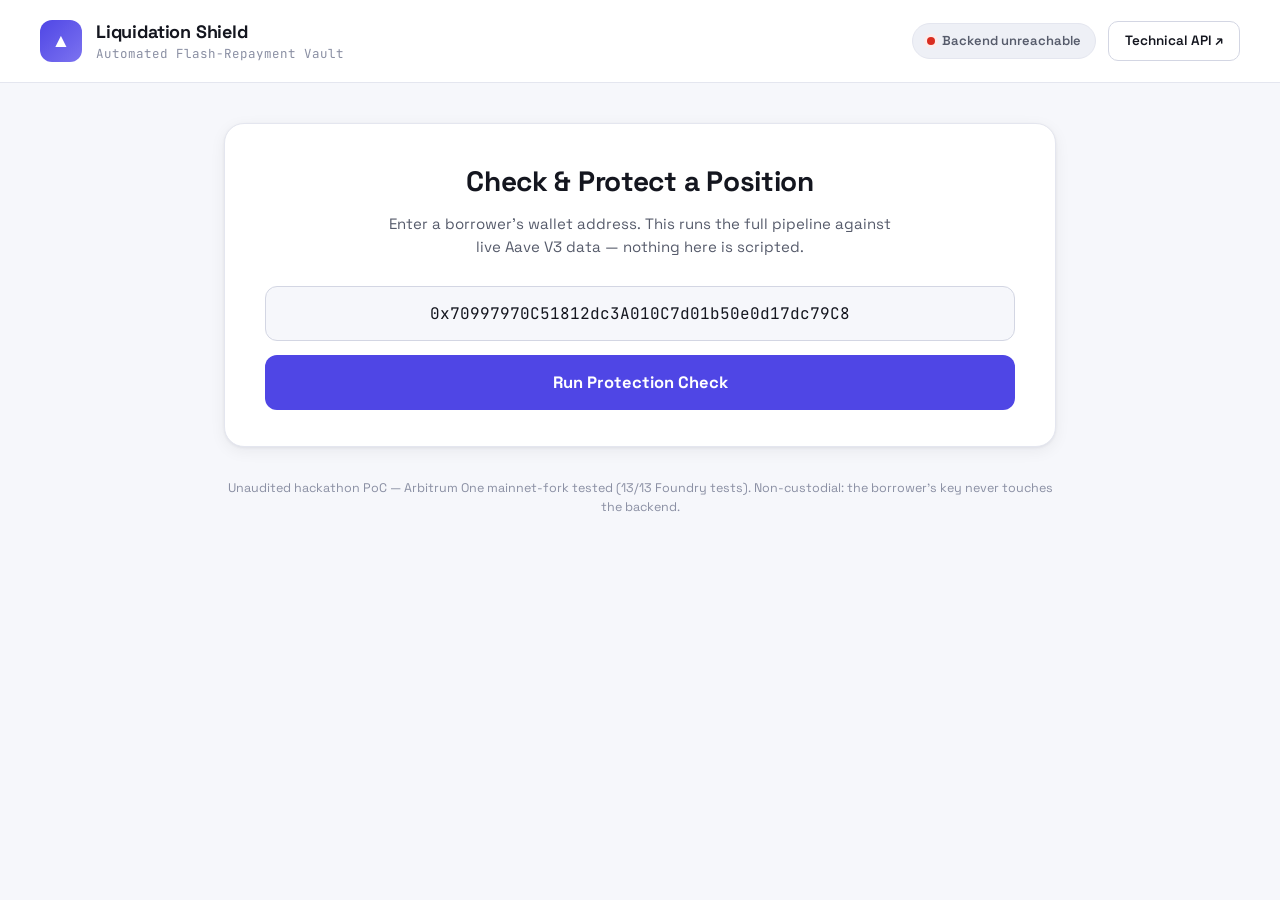
==== commit 56de390b: "feat(frontend): update operator console and protection check dashboard" ====
--- a/frontend/index.html
+++ b/frontend/index.html
@@ -3,317 +3,135 @@
 <head>
   <meta charset="UTF-8" />
   <meta name="viewport" content="width=device-width, initial-scale=1.0" />
-  <title>Liquidation Shield — Operator Console</title>
+  <title>Liquidation Shield — Protection Check</title>
   <link rel="preconnect" href="https://fonts.googleapis.com" />
   <link rel="preconnect" href="https://fonts.gstatic.com" crossorigin />
   <link href="https://fonts.googleapis.com/css2?family=JetBrains+Mono:wght@400;500;600;700&family=Space+Grotesk:wght@400;500;600;700&display=swap" rel="stylesheet" />
-  <link rel="stylesheet" href="app.css" />
+  <link rel="stylesheet" href="app.css?v=4" />
 </head>
 <body>
 
-  <!-- Top bar -->
   <header class="topbar">
     <div class="brand">
       <div class="brand-mark">▲</div>
       <div class="brand-text">
         <div class="brand-name">Liquidation Shield</div>
-        <div class="brand-sub">Automated Flash-Repayment Vault · PS-11</div>
+        <div class="brand-sub">Automated Flash-Repayment Vault</div>
       </div>
     </div>
     <div class="topbar-right">
-      <span class="chip" id="chip-chain"><span class="dot"></span> Arbitrum One · 42161</span>
-      <span class="chip status-warn" id="chip-rpc"><span class="dot"></span> RPC connecting…</span>
-      <span class="chip status-ok" id="chip-breaker"><span class="dot"></span> Breaker normal</span>
-      <a class="btn-link" href="/docs" target="_blank" rel="noopener">API Reference ↗</a>
+      <span class="chip status-warn" id="chip-rpc"><span class="dot"></span> connecting…</span>
+      <a class="btn-link" href="/docs" target="_blank" rel="noopener">Technical API ↗</a>
     </div>
   </header>
 
   <div class="page">
 
-    <div class="info-banner">
-      <span>ℹ️</span>
-      <span>
-        This console is a thin operator UI over the live FastAPI backend. Every panel below calls a real endpoint
-        (shown in each card's subtitle) and renders the <b>actual response</b> — nothing here is scripted or faked.
-        Full endpoint list at <a href="/docs" target="_blank" style="color:#3d3596;">/docs</a>.
-      </span>
-    </div>
-
-    <!-- Live system KPIs (GET /metrics) -->
-    <section class="kpi-row">
-      <div class="kpi-card">
-        <div class="kpi-label">Registered Positions</div>
-        <div class="kpi-value" id="kpi-registered">—</div>
-        <div class="kpi-sub">Borrowers with signed RiskParams on file</div>
+    <!-- Input card -->
+    <section class="card entry-card">
+      <div class="entry-head">
+        <h1>Check &amp; Protect a Position</h1>
+        <p>Enter a borrower's wallet address. This runs the full pipeline against live Aave V3 data — nothing here is scripted.</p>
       </div>
-      <div class="kpi-card">
-        <div class="kpi-label">Assessed / Declined</div>
-        <div class="kpi-value" id="kpi-assessed">—</div>
-        <div class="kpi-sub">Pipeline runs this session</div>
-      </div>
-      <div class="kpi-card">
-        <div class="kpi-label">In-Flight Rescues</div>
-        <div class="kpi-value" id="kpi-inflight">—</div>
-        <div class="kpi-sub">Locked to prevent double-submission</div>
-      </div>
-      <div class="kpi-card">
-        <div class="kpi-label">Latest Arbitrum Block</div>
-        <div class="kpi-value mono" id="kpi-block">—</div>
-        <div class="kpi-sub">Live, polled from the keeper's RPC</div>
+      <div class="entry-form">
+        <input type="text" id="borrower-input" class="input input-lg" spellcheck="false"
+               value="0x70997970C51812dc3A010C7d01b50e0d17dc79C8" placeholder="0x… wallet address" />
+        <button class="btn btn-primary btn-lg" id="btn-run" onclick="runFullCheck()">Run Protection Check</button>
       </div>
     </section>
 
-    <div class="grid">
+    <!-- Progress stepper -->
+    <section class="card stepper-card" id="stepper-card" style="display:none;">
+      <div class="progress-track">
+        <div class="progress-fill" id="progress-fill"></div>
+      </div>
+      <div class="stepper" id="stepper">
+        <div class="step" data-step="1">
+          <div class="step-dot"><span class="step-icon">1</span></div>
+          <div class="step-label">Connect to Arbitrum</div>
+        </div>
+        <div class="step" data-step="2">
+          <div class="step-dot"><span class="step-icon">2</span></div>
+          <div class="step-label">Read Wallet Position</div>
+        </div>
+        <div class="step" data-step="3">
+          <div class="step-dot"><span class="step-icon">3</span></div>
+          <div class="step-label">Run Risk &amp; Sizing Pipeline</div>
+        </div>
+        <div class="step" data-step="4">
+          <div class="step-dot"><span class="step-icon">4</span></div>
+          <div class="step-label">Check Economic Viability</div>
+        </div>
+        <div class="step" data-step="5">
+          <div class="step-dot"><span class="step-icon">5</span></div>
+          <div class="step-label">Execute Protection</div>
+        </div>
+      </div>
+      <div class="stepper-status" id="stepper-status">Waiting to start…</div>
+    </section>
 
-      <!-- LEFT COLUMN -->
-      <div class="col">
+    <!-- Result -->
+    <section class="card result-card" id="result-card" style="display:none;">
+      <div class="result-headline" id="result-headline">—</div>
+      <div class="result-sub" id="result-sub"></div>
 
-        <!-- Position Inspector -->
-        <div class="card">
-          <div class="card-header">
-            <div>
-              <div class="card-title">Position Inspector</div>
-              <div class="card-title-sub">GET /positions/{borrower} — live Aave V3 read</div>
-            </div>
-            <span class="badge" id="position-state-badge">STATE: —</span>
-          </div>
-          <div class="card-body">
-            <div class="field-row">
-              <input type="text" id="borrower-input" class="input" spellcheck="false"
-                     value="0x742d35Cc6634C0532925a3b844Bc454e4438f44e" placeholder="0x… borrower address" />
-              <button class="btn btn-primary" onclick="loadPosition()" id="btn-load">Load Position</button>
-            </div>
+      <div class="hf-block">
+        <div class="hf-side">
+          <div class="hf-label">Health Factor (before)</div>
+          <div class="hf-value" id="hf-before">—</div>
+        </div>
+        <div class="hf-arrow">→</div>
+        <div class="hf-side">
+          <div class="hf-label">Health Factor (target)</div>
+          <div class="hf-value safe" id="hf-target">—</div>
+        </div>
+      </div>
 
-            <div class="stat-grid" style="margin-top:18px;">
-              <div class="stat-tile">
-                <div class="t-label">Health Factor</div>
-                <div class="t-val" id="current-hf">—</div>
-                <div class="t-sub" id="hf-sub"></div>
-              </div>
-              <div class="stat-tile">
-                <div class="t-label">Registered With Keeper</div>
-                <div class="t-val" id="is-registered">—</div>
-                <div class="t-sub">Has signed RiskParams on file</div>
-              </div>
-              <div class="stat-tile">
-                <div class="t-label">Total Collateral</div>
-                <div class="t-val" id="collateral-usd">—</div>
-                <div class="t-sub">USD, oracle-priced</div>
-              </div>
-              <div class="stat-tile">
-                <div class="t-label">Outstanding Debt</div>
-                <div class="t-val" id="debt-usd">—</div>
-                <div class="t-sub">USD, oracle-priced</div>
-              </div>
-            </div>
-
-            <div class="gauge-wrap">
-              <div class="gauge-labels">
-                <span>Liquidation (1.00)</span>
-                <span>Trigger zone</span>
-                <span>Safe (&gt;1.50)</span>
-              </div>
-              <div class="gauge-track">
-                <div class="gauge-seg seg-danger" style="width:25%"></div>
-                <div class="gauge-seg seg-warning" style="width:20%"></div>
-                <div class="gauge-seg seg-safe" style="width:55%"></div>
-                <div class="gauge-marker" id="hf-marker" style="left:15%">
-                  <div class="pin"></div>
-                  <div class="tag" id="hf-marker-tag">—</div>
-                </div>
-              </div>
-            </div>
+      <div class="gauge-wrap">
+        <div class="gauge-labels">
+          <span>Liquidation (1.00)</span>
+          <span>Trigger zone</span>
+          <span>Safe (&gt;1.50)</span>
+        </div>
+        <div class="gauge-track">
+          <div class="gauge-seg seg-danger" style="width:25%"></div>
+          <div class="gauge-seg seg-warning" style="width:20%"></div>
+          <div class="gauge-seg seg-safe" style="width:55%"></div>
+          <div class="gauge-marker" id="hf-marker" style="left:15%">
+            <div class="pin"></div>
+            <div class="tag" id="hf-marker-tag">—</div>
           </div>
         </div>
-
-        <!-- Decision Pipeline -->
-        <div class="card">
-          <div class="card-header">
-            <div>
-              <div class="card-title">Decision Pipeline</div>
-              <div class="card-title-sub">POST /positions/{borrower}/assessment — risk → sizing → selection → viability</div>
-            </div>
-          </div>
-          <div class="card-body">
-            <div class="pipeline">
-              <div class="pstep done">
-                <div class="pstep-num">1</div>
-                <div><div class="pstep-title">Monitor & risk</div><div class="pstep-desc">Reads live HF, sets a dynamic target from recent volatility</div></div>
-              </div>
-              <div class="pstep done">
-                <div class="pstep-num">2</div>
-                <div><div class="pstep-title">Size the repayment (Δd*)</div><div class="pstep-desc">Minimum debt repay needed to reach the target HF</div></div>
-              </div>
-              <div class="pstep done">
-                <div class="pstep-num">3</div>
-                <div><div class="pstep-title">Select collateral</div><div class="pstep-desc">Cheapest eligible asset to source the swap, via live Uniswap quotes</div></div>
-              </div>
-              <div class="pstep done">
-                <div class="pstep-num">4</div>
-                <div><div class="pstep-title">Viability gate</div><div class="pstep-desc">Declines unless the rescue is economically worth it</div></div>
-              </div>
-            </div>
-
-            <div class="btn-row">
-              <button class="btn btn-secondary btn-block" onclick="runAssessment()" id="btn-assess">Run Dry-Run Assessment</button>
-              <button class="btn btn-primary btn-block" onclick="runProtect()" id="btn-protect">Execute Protection</button>
-            </div>
-
-            <div class="result-panel empty" id="assessment-result">Run an assessment to see the live pipeline output here.</div>
-          </div>
-        </div>
-
-        <!-- Activity Log -->
-        <div class="card">
-          <div class="card-header">
-            <div>
-              <div class="card-title">Activity Log</div>
-              <div class="card-title-sub">Real request/response trail for this session</div>
-            </div>
-            <button class="btn btn-secondary btn-sm" onclick="clearLog()">Clear</button>
-          </div>
-          <div class="card-body tight">
-            <div class="log-box" id="activity-log"></div>
-          </div>
-        </div>
-
       </div>
 
-      <!-- RIGHT COLUMN -->
-      <div class="col">
+      <div class="result-grid">
+        <div class="result-tile">
+          <div class="rt-label">Collateral</div>
+          <div class="rt-val" id="rt-collateral">—</div>
+        </div>
+        <div class="result-tile">
+          <div class="rt-label">Debt</div>
+          <div class="rt-val" id="rt-debt">—</div>
+        </div>
+        <div class="result-tile">
+          <div class="rt-label">Rescue Amount</div>
+          <div class="rt-val" id="rt-repay">—</div>
+        </div>
+        <div class="result-tile">
+          <div class="rt-label">Rescue Cost</div>
+          <div class="rt-val" id="rt-cost">—</div>
+        </div>
+      </div>
 
-        <!-- Risk Parameters (signed by borrower) -->
-        <div class="card">
-          <div class="card-header">
-            <div>
-              <div class="card-title">Risk Parameters</div>
-              <div class="card-title-sub">EIP-712 signed by the borrower — bounds every action</div>
-            </div>
-            <span class="badge accent">On-chain bounded</span>
-          </div>
-          <div class="card-body">
-            <div class="param-grid">
-              <div>
-                <label class="field-label">HF Trigger</label>
-                <input class="input" id="p-trigger" value="11500" />
-              </div>
-              <div>
-                <label class="field-label">HF Target (base)</label>
-                <input class="input" id="p-target" value="12500" />
-              </div>
-              <div>
-                <label class="field-label">HF Target (max)</label>
-                <input class="input" id="p-targetmax" value="15000" />
-              </div>
-              <div>
-                <label class="field-label">Vol Coefficient K</label>
-                <input class="input" id="p-volk" value="0" />
-              </div>
-              <div>
-                <label class="field-label">Max Slippage (bps)</label>
-                <input class="input" id="p-slippage" value="100" />
-              </div>
-              <div>
-                <label class="field-label">Max Cost (bps)</label>
-                <input class="input" id="p-cost" value="200" />
-              </div>
-              <div class="span-2">
-                <label class="field-label">Allowed Collateral</label>
-                <select class="input" id="p-collateral">
-                  <option value="0x82aF49447D8a07e3bd95BD0d56f35241523fBab1">WETH</option>
-                  <option value="0x5979D7b546E38E414F7E9822514be443A4800529">wstETH</option>
-                </select>
-              </div>
-            </div>
-            <div class="param-row" style="margin-top:14px;">
-              <span class="p-key">Signature</span>
-              <span class="p-val mono" style="color:var(--text-muted);">demo signature (contract verifies on-chain)</span>
-            </div>
-          </div>
-        </div>
-
-        <!-- Circuit Breaker -->
-        <div class="card">
-          <div class="card-header">
-            <div>
-              <div class="card-title">Circuit Breaker</div>
-              <div class="card-title-sub">GET /metrics · POST /breaker/reset</div>
-            </div>
-            <span class="badge safe" id="breaker-badge">NORMAL</span>
-          </div>
-          <div class="card-body">
-            <div class="stat-grid">
-              <div class="stat-tile">
-                <div class="t-label">Consecutive Failures</div>
-                <div class="t-val" id="breaker-fails">—</div>
-              </div>
-              <div class="stat-tile">
-                <div class="t-label">In-Flight Locks</div>
-                <div class="t-val" id="breaker-locks">—</div>
-              </div>
-            </div>
-            <button class="btn btn-secondary btn-block" style="margin-top:14px;" onclick="resetBreaker()">Reset Breaker</button>
-          </div>
-        </div>
-
-        <!-- Keeper Config -->
-        <div class="card">
-          <div class="card-header">
-            <div>
-              <div class="card-title">Keeper Config</div>
-              <div class="card-title-sub">GET / PUT /config — live tunables, no restart</div>
-            </div>
-          </div>
-          <div class="card-body">
-            <div class="param-grid">
-              <div>
-                <label class="field-label">Poll Interval (s)</label>
-                <input class="input" id="cfg-poll" />
-              </div>
-              <div>
-                <label class="field-label">Breaker Threshold</label>
-                <input class="input" id="cfg-breaker" />
-              </div>
-              <div>
-                <label class="field-label">Cooldown (s)</label>
-                <input class="input" id="cfg-cooldown" />
-              </div>
-              <div>
-                <label class="field-label">Max Sim Bumps</label>
-                <input class="input" id="cfg-bumps" />
-              </div>
-            </div>
-            <div class="toggle-row" style="margin-top:14px;">
-              <label class="field-label" style="margin-bottom:0;">Autonomous Worker Enabled</label>
-              <div class="switch" id="cfg-auto-switch" onclick="toggleAuto()"><div class="knob"></div></div>
-            </div>
-            <button class="btn btn-primary btn-block" style="margin-top:14px;" onclick="saveConfig()">Save Config</button>
-          </div>
-        </div>
-
-        <!-- How the rescue works (static explainer) -->
-        <div class="card">
-          <div class="card-header">
-            <div class="card-title">How a Rescue Executes</div>
-          </div>
-          <div class="card-body">
-            <div class="invariant-list">
-              <div class="invariant-item"><span class="check">✓</span><span class="txt"><b>Flash-loan</b> the debt asset from Aave — no capital required upfront.</span></div>
-              <div class="invariant-item"><span class="check">✓</span><span class="txt"><b>Repay</b> the borrower's debt, improving HF immediately.</span></div>
-              <div class="invariant-item"><span class="check">✓</span><span class="txt"><b>Pull &amp; swap</b> just enough collateral (via aToken allowance only — never a private key) to cover the flash loan + fee.</span></div>
-              <div class="invariant-item"><span class="check">✓</span><span class="txt"><b>Return leftovers</b> to the borrower, then a <b>HealthGuard</b> check: if HF, debt, leverage, or cost aren't strictly better, the entire transaction reverts.</span></div>
-            </div>
-          </div>
-        </div>
-
-      </div>
-    </div>
+      <button class="btn btn-secondary btn-block" onclick="toggleDetails()" id="btn-details">Show technical details</button>
+      <div class="details-box" id="details-box" style="display:none;"></div>
+    </section>
 
     <div class="footer-note">
       Unaudited hackathon PoC — Arbitrum One mainnet-fork tested (13/13 Foundry tests). Non-custodial: the borrower's key never touches the backend.
     </div>
   </div>
 
-  <script src="app.js"></script>
+  <script src="app.js?v=4"></script>
 </body>
 </html>
--- a/frontend/app.css
+++ b/frontend/app.css
@@ -1,7 +1,7 @@
 /* ==========================================================================
-   LIQUIDATION SHIELD — CLEAN LIGHT CONSOLE
-   Presentation-ready theme: light background, single accent, generous
-   whitespace, clear status color language. Built for a live jury demo.
+   LIQUIDATION SHIELD — GUIDED PROTECTION CHECK
+   One flow: enter wallet -> watch real steps run -> see a plain-language
+   result. Built to be readable from across a room on a projector.
    ========================================================================== */
 
 :root {
@@ -30,27 +30,22 @@
 
   --shadow-sm: 0 1px 2px rgba(20, 22, 31, 0.05);
   --shadow-md: 0 4px 16px rgba(20, 22, 31, 0.06), 0 1px 3px rgba(20, 22, 31, 0.06);
-  --shadow-lg: 0 12px 32px rgba(20, 22, 31, 0.09);
-
-  --radius-sm: 8px;
+  --shadow-lg: 0 16px 48px rgba(20, 22, 31, 0.10);
+
   --radius-md: 12px;
-  --radius-lg: 16px;
+  --radius-lg: 20px;
 
   --font-display: "Space Grotesk", -apple-system, BlinkMacSystemFont, "Segoe UI", sans-serif;
   --font-mono: "JetBrains Mono", ui-monospace, SFMono-Regular, Menlo, monospace;
 }
 
-*, *::before, *::after {
-  box-sizing: border-box;
-  margin: 0;
-  padding: 0;
-}
+*, *::before, *::after { box-sizing: border-box; margin: 0; padding: 0; }
 
 html, body {
   background-color: var(--bg-page);
   color: var(--text-primary);
   font-family: var(--font-display);
-  font-size: 14.5px;
+  font-size: 16px;
   line-height: 1.5;
   -webkit-font-smoothing: antialiased;
   -moz-osx-font-smoothing: grayscale;
@@ -65,542 +60,289 @@
   align-items: center;
   justify-content: space-between;
   gap: 24px;
-  padding: 16px 32px;
+  padding: 18px 40px;
   background: var(--bg-card);
   border-bottom: 1px solid var(--border);
-  position: sticky;
-  top: 0;
-  z-index: 20;
-}
-
-.brand {
-  display: flex;
-  align-items: center;
-  gap: 12px;
-}
+}
+
+.brand { display: flex; align-items: center; gap: 14px; }
 
 .brand-mark {
-  width: 36px;
-  height: 36px;
-  border-radius: 10px;
+  width: 42px; height: 42px;
+  border-radius: 12px;
   background: linear-gradient(135deg, var(--accent), #7c73f0);
-  display: flex;
-  align-items: center;
-  justify-content: center;
-  color: #fff;
-  font-weight: 700;
-  font-size: 16px;
-  flex-shrink: 0;
-}
-
-.brand-text .brand-name {
-  font-weight: 700;
-  font-size: 16px;
-  letter-spacing: -0.01em;
-}
-
-.brand-text .brand-sub {
-  font-size: 11.5px;
-  color: var(--text-muted);
-  font-family: var(--font-mono);
-  letter-spacing: 0.02em;
-}
-
-.topbar-right {
-  display: flex;
-  align-items: center;
-  gap: 10px;
-}
+  display: flex; align-items: center; justify-content: center;
+  color: #fff; font-weight: 700; font-size: 19px; flex-shrink: 0;
+}
+
+.brand-text .brand-name { font-weight: 700; font-size: 18px; letter-spacing: -0.01em; }
+.brand-text .brand-sub { font-size: 12.5px; color: var(--text-muted); font-family: var(--font-mono); }
+
+.topbar-right { display: flex; align-items: center; gap: 12px; }
 
 .chip {
-  display: inline-flex;
-  align-items: center;
-  gap: 6px;
-  padding: 6px 12px;
-  border-radius: 999px;
-  background: var(--bg-chip);
-  border: 1px solid var(--border);
-  font-size: 12.5px;
-  font-weight: 500;
-  color: var(--text-secondary);
+  display: inline-flex; align-items: center; gap: 7px;
+  padding: 7px 14px; border-radius: 999px;
+  background: var(--bg-chip); border: 1px solid var(--border);
+  font-size: 13px; font-weight: 600; color: var(--text-secondary);
   white-space: nowrap;
 }
-
-.chip .dot {
-  width: 7px;
-  height: 7px;
-  border-radius: 50%;
-  background: var(--text-muted);
-  flex-shrink: 0;
-}
-
+.chip .dot { width: 8px; height: 8px; border-radius: 50%; background: var(--text-muted); flex-shrink: 0; }
 .chip.status-ok .dot { background: var(--safe); box-shadow: 0 0 0 3px var(--safe-bg); }
 .chip.status-warn .dot { background: var(--warning); box-shadow: 0 0 0 3px var(--warning-bg); }
 .chip.status-bad .dot { background: var(--danger); box-shadow: 0 0 0 3px var(--danger-bg); }
 .chip .mono { font-family: var(--font-mono); color: var(--text-primary); }
 
 .btn-link {
-  padding: 8px 14px;
-  border-radius: var(--radius-sm);
-  border: 1px solid var(--border-strong);
-  background: var(--bg-card);
-  color: var(--text-primary);
-  font-family: var(--font-display);
-  font-size: 13px;
-  font-weight: 600;
-  text-decoration: none;
-  cursor: pointer;
-  transition: all 0.12s ease;
+  padding: 9px 16px; border-radius: 10px;
+  border: 1px solid var(--border-strong); background: var(--bg-card);
+  color: var(--text-primary); font-family: var(--font-display);
+  font-size: 13.5px; font-weight: 600; text-decoration: none; cursor: pointer;
 }
 .btn-link:hover { background: var(--bg-subtle); }
 
-/* ── Layout shell ────────────────────────────────────────────────────── */
+/* ── Page shell ──────────────────────────────────────────────────────── */
 
 .page {
-  max-width: 1360px;
+  max-width: 880px;
   margin: 0 auto;
-  padding: 28px 32px 64px;
-}
-
-.kpi-row {
-  display: grid;
-  grid-template-columns: repeat(4, 1fr);
-  gap: 16px;
-  margin-bottom: 24px;
-}
-
-.kpi-card {
-  background: var(--bg-card);
-  border: 1px solid var(--border);
-  border-radius: var(--radius-md);
-  padding: 18px 20px;
-  box-shadow: var(--shadow-sm);
-}
-
-.kpi-label {
-  font-size: 11.5px;
-  font-weight: 600;
-  letter-spacing: 0.04em;
-  text-transform: uppercase;
-  color: var(--text-muted);
-  margin-bottom: 8px;
-}
-
-.kpi-value {
-  font-family: var(--font-mono);
-  font-size: 24px;
-  font-weight: 700;
-  letter-spacing: -0.01em;
-}
-
-.kpi-value.safe { color: var(--safe); }
-.kpi-value.danger { color: var(--danger); }
-.kpi-value.warning { color: var(--warning); }
-
-.kpi-sub {
-  font-size: 12px;
-  color: var(--text-muted);
-  margin-top: 4px;
-}
-
-.grid {
-  display: grid;
-  grid-template-columns: minmax(0, 1.65fr) minmax(0, 1fr);
-  gap: 20px;
-  align-items: start;
-}
-
-.col { display: flex; flex-direction: column; gap: 20px; }
-
-/* ── Cards ───────────────────────────────────────────────────────────── */
+  padding: 40px 24px 72px;
+  display: flex;
+  flex-direction: column;
+  gap: 24px;
+}
 
 .card {
   background: var(--bg-card);
   border: 1px solid var(--border);
   border-radius: var(--radius-lg);
-  box-shadow: var(--shadow-sm);
-  overflow: hidden;
-}
-
-.card-header {
-  display: flex;
-  align-items: center;
-  justify-content: space-between;
-  gap: 12px;
-  padding: 18px 22px;
-  border-bottom: 1px solid var(--border);
-}
-
-.card-title {
-  font-size: 14.5px;
-  font-weight: 700;
-  letter-spacing: -0.005em;
-}
-
-.card-title-sub {
-  font-size: 12px;
-  color: var(--text-muted);
-  margin-top: 2px;
-  font-weight: 400;
-}
-
-.card-body { padding: 22px; }
-.card-body.tight { padding: 14px 22px; }
-
-.badge {
-  display: inline-flex;
-  align-items: center;
-  gap: 5px;
-  padding: 4px 10px;
-  border-radius: 999px;
-  font-size: 11.5px;
-  font-weight: 700;
-  letter-spacing: 0.02em;
-  background: var(--bg-chip);
-  color: var(--text-secondary);
-  white-space: nowrap;
-}
-.badge.accent { background: var(--accent-subtle); color: var(--accent); }
-.badge.safe { background: var(--safe-bg); color: var(--safe); }
-.badge.warning { background: var(--warning-bg); color: var(--warning); }
-.badge.danger { background: var(--danger-bg); color: var(--danger); }
-
-/* ── Form controls ───────────────────────────────────────────────────── */
-
-.field-row {
-  display: flex;
-  gap: 10px;
-  align-items: center;
-}
-
-.input, select.input {
-  flex: 1;
-  min-width: 0;
-  padding: 10px 12px;
-  border-radius: var(--radius-sm);
-  border: 1px solid var(--border-strong);
+  box-shadow: var(--shadow-md);
+  padding: 36px 40px;
+}
+
+/* ── Entry card ──────────────────────────────────────────────────────── */
+
+.entry-card { text-align: center; }
+.entry-head h1 { font-size: 28px; font-weight: 700; letter-spacing: -0.01em; margin-bottom: 10px; }
+.entry-head p { font-size: 15px; color: var(--text-secondary); max-width: 520px; margin: 0 auto 28px; line-height: 1.55; }
+
+.entry-form { display: flex; flex-direction: column; gap: 14px; align-items: stretch; }
+
+.input {
+  padding: 12px 16px;
+  border-radius: 12px;
+  border: 1.5px solid var(--border-strong);
   background: var(--bg-page);
   color: var(--text-primary);
   font-family: var(--font-mono);
-  font-size: 13.5px;
+  font-size: 14.5px;
   outline: none;
   transition: border-color 0.12s ease, box-shadow 0.12s ease;
-}
-.input:focus {
-  border-color: var(--accent);
-  box-shadow: 0 0 0 3px var(--accent-subtle);
+  width: 100%;
+}
+.input:focus { border-color: var(--accent); box-shadow: 0 0 0 4px var(--accent-subtle); background: var(--bg-card); }
+.input-lg { padding: 16px 18px; font-size: 16px; text-align: center; }
+
+.btn {
+  padding: 12px 20px;
+  border-radius: 12px;
+  border: 1px solid transparent;
+  font-family: var(--font-display);
+  font-size: 15px;
+  font-weight: 700;
+  cursor: pointer;
+  transition: all 0.12s ease;
+}
+.btn:disabled { opacity: 0.55; cursor: not-allowed; }
+.btn-primary { background: var(--accent); color: #fff; }
+.btn-primary:hover:not(:disabled) { background: var(--accent-hover); }
+.btn-secondary { background: var(--bg-card); color: var(--text-primary); border-color: var(--border-strong); }
+.btn-secondary:hover:not(:disabled) { background: var(--bg-subtle); }
+.btn-block { width: 100%; }
+.btn-lg { padding: 16px 24px; font-size: 16.5px; }
+
+/* ── Stepper card ────────────────────────────────────────────────────── */
+
+.stepper-card { padding: 32px 40px; }
+
+.progress-track {
+  height: 8px;
+  border-radius: 999px;
+  background: var(--bg-subtle);
+  overflow: hidden;
+  margin-bottom: 28px;
+}
+.progress-fill {
+  height: 100%;
+  width: 0%;
+  background: linear-gradient(90deg, var(--accent), #7c73f0);
+  border-radius: 999px;
+  transition: width 0.4s ease;
+}
+
+.stepper {
+  display: flex;
+  justify-content: space-between;
+  position: relative;
+}
+.stepper::before {
+  content: "";
+  position: absolute;
+  top: 20px; left: 20px; right: 20px;
+  height: 2px;
+  background: var(--border);
+  z-index: 0;
+}
+.step {
+  position: relative;
+  z-index: 1;
+  display: flex;
+  flex-direction: column;
+  align-items: center;
+  gap: 10px;
+  flex: 1;
+  text-align: center;
+}
+.step-dot {
+  width: 40px; height: 40px;
+  border-radius: 50%;
   background: var(--bg-card);
-}
-
-label.field-label {
-  display: block;
+  border: 2.5px solid var(--border-strong);
+  display: flex; align-items: center; justify-content: center;
+  font-family: var(--font-mono);
+  font-weight: 700;
+  font-size: 15px;
+  color: var(--text-muted);
+  transition: all 0.2s ease;
+}
+.step-label {
   font-size: 11.5px;
   font-weight: 600;
   color: var(--text-muted);
-  letter-spacing: 0.02em;
-  text-transform: uppercase;
-  margin-bottom: 6px;
-}
-
-.param-grid {
-  display: grid;
-  grid-template-columns: 1fr 1fr;
-  gap: 14px;
-  margin-top: 4px;
-}
-.param-grid .span-2 { grid-column: 1 / -1; }
-
-.btn {
-  padding: 10px 16px;
-  border-radius: var(--radius-sm);
-  border: 1px solid transparent;
-  font-family: var(--font-display);
-  font-size: 13.5px;
-  font-weight: 600;
-  cursor: pointer;
-  transition: all 0.12s ease;
-  white-space: nowrap;
-}
-.btn:disabled { opacity: 0.55; cursor: not-allowed; }
-
-.btn-primary { background: var(--accent); color: #fff; }
-.btn-primary:hover:not(:disabled) { background: var(--accent-hover); }
-
-.btn-secondary {
-  background: var(--bg-card);
-  color: var(--text-primary);
-  border-color: var(--border-strong);
-}
-.btn-secondary:hover:not(:disabled) { background: var(--bg-subtle); }
-
-.btn-danger { background: var(--danger); color: #fff; }
-.btn-danger:hover:not(:disabled) { opacity: 0.9; }
-
-.btn-block { width: 100%; }
-.btn-sm { padding: 7px 12px; font-size: 12.5px; }
-
-.btn-row { display: flex; gap: 10px; margin-top: 16px; }
-
-/* ── Health-factor gauge ─────────────────────────────────────────────── */
-
-.gauge-wrap { margin-top: 20px; }
+  line-height: 1.35;
+  max-width: 90px;
+}
+
+.step.active .step-dot {
+  border-color: var(--accent);
+  background: var(--accent-subtle);
+  color: var(--accent);
+  animation: pulse 1.1s ease-in-out infinite;
+}
+.step.active .step-label { color: var(--accent); font-weight: 700; }
+
+.step.done .step-dot { border-color: var(--safe); background: var(--safe-bg); color: var(--safe); }
+.step.done .step-dot .step-icon::before { content: "✓"; }
+.step.done .step-label { color: var(--text-primary); }
+
+.step.declined .step-dot { border-color: var(--warning); background: var(--warning-bg); color: var(--warning); }
+.step.declined .step-label { color: var(--warning); }
+
+.step.failed .step-dot { border-color: var(--danger); background: var(--danger-bg); color: var(--danger); }
+.step.failed .step-label { color: var(--danger); }
+
+.step.skipped .step-dot { border-color: var(--border-strong); background: var(--bg-subtle); color: var(--text-muted); opacity: 0.6; }
+.step.skipped .step-label { color: var(--text-muted); opacity: 0.6; }
+
+@keyframes pulse {
+  0%, 100% { box-shadow: 0 0 0 0 rgba(79, 70, 229, 0.25); }
+  50% { box-shadow: 0 0 0 7px rgba(79, 70, 229, 0); }
+}
+
+.stepper-status {
+  text-align: center;
+  margin-top: 24px;
+  font-size: 14px;
+  color: var(--text-secondary);
+  font-weight: 500;
+}
+
+/* ── Result card ─────────────────────────────────────────────────────── */
+
+.result-card { text-align: center; }
+
+.result-headline { font-size: 26px; font-weight: 700; letter-spacing: -0.01em; }
+.result-headline.safe { color: var(--safe); }
+.result-headline.warning { color: var(--warning); }
+.result-headline.danger { color: var(--danger); }
+
+.result-sub { font-size: 14.5px; color: var(--text-secondary); margin-top: 8px; margin-bottom: 28px; line-height: 1.5; }
+
+.hf-block {
+  display: flex;
+  align-items: center;
+  justify-content: center;
+  gap: 28px;
+  margin-bottom: 24px;
+}
+.hf-side { text-align: center; }
+.hf-label { font-size: 11.5px; font-weight: 600; color: var(--text-muted); text-transform: uppercase; letter-spacing: 0.03em; margin-bottom: 6px; }
+.hf-value { font-family: var(--font-mono); font-size: 34px; font-weight: 700; }
+.hf-value.safe { color: var(--safe); }
+.hf-arrow { font-size: 26px; color: var(--text-muted); }
+
+.gauge-wrap { margin-bottom: 28px; text-align: left; }
 .gauge-labels {
-  display: flex;
-  justify-content: space-between;
-  font-size: 10.5px;
-  font-weight: 600;
-  color: var(--text-muted);
-  letter-spacing: 0.02em;
-  text-transform: uppercase;
-  margin-bottom: 6px;
-}
-.gauge-track {
-  position: relative;
-  height: 10px;
-  border-radius: 999px;
-  overflow: visible;
-  background: var(--bg-subtle);
-  display: flex;
-}
+  display: flex; justify-content: space-between;
+  font-size: 10.5px; font-weight: 600; color: var(--text-muted);
+  letter-spacing: 0.02em; text-transform: uppercase; margin-bottom: 8px;
+}
+.gauge-track { position: relative; height: 12px; border-radius: 999px; background: var(--bg-subtle); display: flex; }
 .gauge-seg { height: 100%; }
 .gauge-seg:first-child { border-radius: 999px 0 0 999px; }
 .gauge-seg:last-child { border-radius: 0 999px 999px 0; }
 .seg-danger { background: #f6b8b1; }
 .seg-warning { background: #fbdba0; }
 .seg-safe { background: #a9e4c4; }
-
-.gauge-marker {
-  position: absolute;
-  top: -6px;
-  transform: translateX(-50%);
-  transition: left 0.3s ease;
-}
-.gauge-marker .pin {
-  width: 22px;
-  height: 22px;
-  border-radius: 50%;
-  background: var(--bg-card);
-  border: 3px solid var(--accent);
-  box-shadow: var(--shadow-md);
-}
+.gauge-marker { position: absolute; top: -7px; transform: translateX(-50%); transition: left 0.4s ease; }
+.gauge-marker .pin { width: 26px; height: 26px; border-radius: 50%; background: var(--bg-card); border: 4px solid var(--accent); box-shadow: var(--shadow-md); }
 .gauge-marker .tag {
-  position: absolute;
-  top: 26px;
-  left: 50%;
-  transform: translateX(-50%);
-  font-family: var(--font-mono);
-  font-size: 11px;
-  font-weight: 700;
-  background: var(--text-primary);
-  color: #fff;
-  padding: 2px 7px;
-  border-radius: 5px;
-  white-space: nowrap;
-}
-
-/* ── Stat tiles ──────────────────────────────────────────────────────── */
-
-.stat-grid {
+  position: absolute; top: 30px; left: 50%; transform: translateX(-50%);
+  font-family: var(--font-mono); font-size: 12px; font-weight: 700;
+  background: var(--text-primary); color: #fff; padding: 3px 8px; border-radius: 6px; white-space: nowrap;
+}
+
+.result-grid {
   display: grid;
-  grid-template-columns: 1fr 1fr;
+  grid-template-columns: repeat(4, 1fr);
   gap: 12px;
-}
-.stat-tile {
-  background: var(--bg-subtle);
-  border-radius: var(--radius-md);
-  padding: 14px 16px;
-}
-.stat-tile .t-label {
-  font-size: 11px;
-  font-weight: 600;
-  color: var(--text-muted);
-  text-transform: uppercase;
-  letter-spacing: 0.02em;
-}
-.stat-tile .t-val {
-  font-family: var(--font-mono);
-  font-size: 19px;
-  font-weight: 700;
-  margin-top: 4px;
-}
-.stat-tile .t-sub {
-  font-size: 11.5px;
-  color: var(--text-muted);
-  margin-top: 3px;
-}
-
-/* ── Pipeline steps ──────────────────────────────────────────────────── */
-
-.pipeline {
-  display: flex;
-  flex-direction: column;
-  gap: 0;
-}
-.pstep {
-  display: flex;
-  gap: 14px;
-  padding: 14px 0;
-  border-bottom: 1px solid var(--border);
-}
-.pstep:last-child { border-bottom: none; }
-
-.pstep-num {
-  width: 28px;
-  height: 28px;
-  border-radius: 50%;
-  background: var(--bg-chip);
-  color: var(--text-secondary);
-  display: flex;
-  align-items: center;
-  justify-content: center;
-  font-family: var(--font-mono);
-  font-size: 12px;
-  font-weight: 700;
-  flex-shrink: 0;
-}
-.pstep.done .pstep-num { background: var(--safe-bg); color: var(--safe); }
-.pstep.active .pstep-num { background: var(--accent); color: #fff; }
-
-.pstep-title { font-size: 13.5px; font-weight: 700; }
-.pstep-desc { font-size: 12.5px; color: var(--text-secondary); margin-top: 2px; }
-
-/* ── Result panel (real API responses) ──────────────────────────────── */
-
-.result-panel {
+  margin-bottom: 24px;
+}
+.result-tile { background: var(--bg-subtle); border-radius: var(--radius-md); padding: 16px 12px; }
+.rt-label { font-size: 10.5px; font-weight: 600; color: var(--text-muted); text-transform: uppercase; letter-spacing: 0.02em; }
+.rt-val { font-family: var(--font-mono); font-size: 17px; font-weight: 700; margin-top: 6px; }
+
+.details-box {
   margin-top: 16px;
-  border-radius: var(--radius-md);
-  border: 1px solid var(--border);
-  background: var(--bg-subtle);
-  padding: 16px 18px;
-}
-.result-panel.empty {
-  color: var(--text-muted);
-  font-size: 13px;
-  text-align: center;
-  padding: 24px 18px;
-}
-.result-row {
-  display: flex;
-  justify-content: space-between;
-  align-items: center;
-  padding: 6px 0;
-  font-size: 13px;
-  border-bottom: 1px dashed var(--border-strong);
-}
-.result-row:last-child { border-bottom: none; }
-.result-row .r-key { color: var(--text-secondary); }
-.result-row .r-val { font-family: var(--font-mono); font-weight: 600; }
-
-/* ── Log / ledger ────────────────────────────────────────────────────── */
-
-.log-box {
+  text-align: left;
   background: var(--bg-subtle);
   border-radius: var(--radius-md);
   border: 1px solid var(--border);
-  padding: 4px 0;
-  max-height: 220px;
+  padding: 16px 18px;
+  font-family: var(--font-mono);
+  font-size: 12.5px;
+  color: var(--text-secondary);
+  max-height: 260px;
   overflow-y: auto;
 }
-.log-line {
-  padding: 8px 16px;
-  font-family: var(--font-mono);
-  font-size: 12px;
-  color: var(--text-secondary);
-  border-bottom: 1px solid var(--border);
-}
-.log-line:last-child { border-bottom: none; }
-.log-line .l-time { color: var(--text-muted); margin-right: 8px; }
-.log-line.ok .l-tag { color: var(--safe); font-weight: 700; }
-.log-line.warn .l-tag { color: var(--warning); font-weight: 700; }
-.log-line.err .l-tag { color: var(--danger); font-weight: 700; }
-.log-line.info .l-tag { color: var(--accent); font-weight: 700; }
-
-/* ── Info banner ─────────────────────────────────────────────────────── */
-
-.info-banner {
-  display: flex;
-  gap: 10px;
-  align-items: flex-start;
-  background: var(--accent-subtle);
-  border: 1px solid #d7d3fb;
-  border-radius: var(--radius-md);
-  padding: 12px 14px;
-  font-size: 12.5px;
-  color: #3d3596;
-  line-height: 1.5;
-  margin-bottom: 18px;
-}
-.info-banner b { color: #2b2570; }
-
-.param-list { display: flex; flex-direction: column; gap: 0; }
-.param-row {
-  display: flex;
-  justify-content: space-between;
-  padding: 9px 0;
-  border-bottom: 1px solid var(--border);
-  font-size: 12.5px;
-}
-.param-row:last-child { border-bottom: none; }
-.param-row .p-key { color: var(--text-secondary); }
-.param-row .p-val { font-family: var(--font-mono); font-weight: 600; }
-
-.invariant-list { display: flex; flex-direction: column; gap: 10px; }
-.invariant-item { display: flex; gap: 10px; align-items: flex-start; font-size: 12.5px; }
-.invariant-item .check {
-  width: 18px; height: 18px; border-radius: 50%;
-  background: var(--safe-bg); color: var(--safe);
-  display: flex; align-items: center; justify-content: center;
-  font-size: 11px; font-weight: 800; flex-shrink: 0; margin-top: 1px;
-}
-.invariant-item .txt { color: var(--text-secondary); }
-.invariant-item .txt b { color: var(--text-primary); }
-
-/* ── Toggle switch ───────────────────────────────────────────────────── */
-
-.toggle-row { display: flex; align-items: center; justify-content: space-between; }
-.switch {
-  position: relative;
-  width: 40px;
-  height: 22px;
-  border-radius: 999px;
-  background: var(--border-strong);
-  cursor: pointer;
-  transition: background 0.15s ease;
-  flex-shrink: 0;
-}
-.switch.on { background: var(--accent); }
-.switch .knob {
-  position: absolute;
-  top: 2px; left: 2px;
-  width: 18px; height: 18px;
-  border-radius: 50%;
-  background: #fff;
-  box-shadow: var(--shadow-sm);
-  transition: left 0.15s ease;
-}
-.switch.on .knob { left: 20px; }
+.details-box .d-row { display: flex; justify-content: space-between; padding: 5px 0; border-bottom: 1px dashed var(--border-strong); }
+.details-box .d-row:last-child { border-bottom: none; }
 
 /* ── Footer ──────────────────────────────────────────────────────────── */
 
 .footer-note {
   text-align: center;
   color: var(--text-muted);
-  font-size: 12px;
-  margin-top: 32px;
-  padding-top: 20px;
-  border-top: 1px solid var(--border);
+  font-size: 12.5px;
+  padding-top: 8px;
 }
 
 /* ── Responsive ──────────────────────────────────────────────────────── */
 
-@media (max-width: 1080px) {
-  .grid { grid-template-columns: 1fr; }
-  .kpi-row { grid-template-columns: 1fr 1fr; }
-}
-@media (max-width: 640px) {
-  .kpi-row { grid-template-columns: 1fr; }
-  .param-grid { grid-template-columns: 1fr; }
-  .stat-grid { grid-template-columns: 1fr; }
-  .page { padding: 20px 16px 48px; }
-  .topbar { padding: 14px 16px; flex-wrap: wrap; }
-}
+@media (max-width: 700px) {
+  .card { padding: 24px 20px; }
+  .step-label { display: none; }
+  .result-grid { grid-template-columns: 1fr 1fr; }
+  .hf-value { font-size: 26px; }
+  .topbar { padding: 14px 18px; }
+}
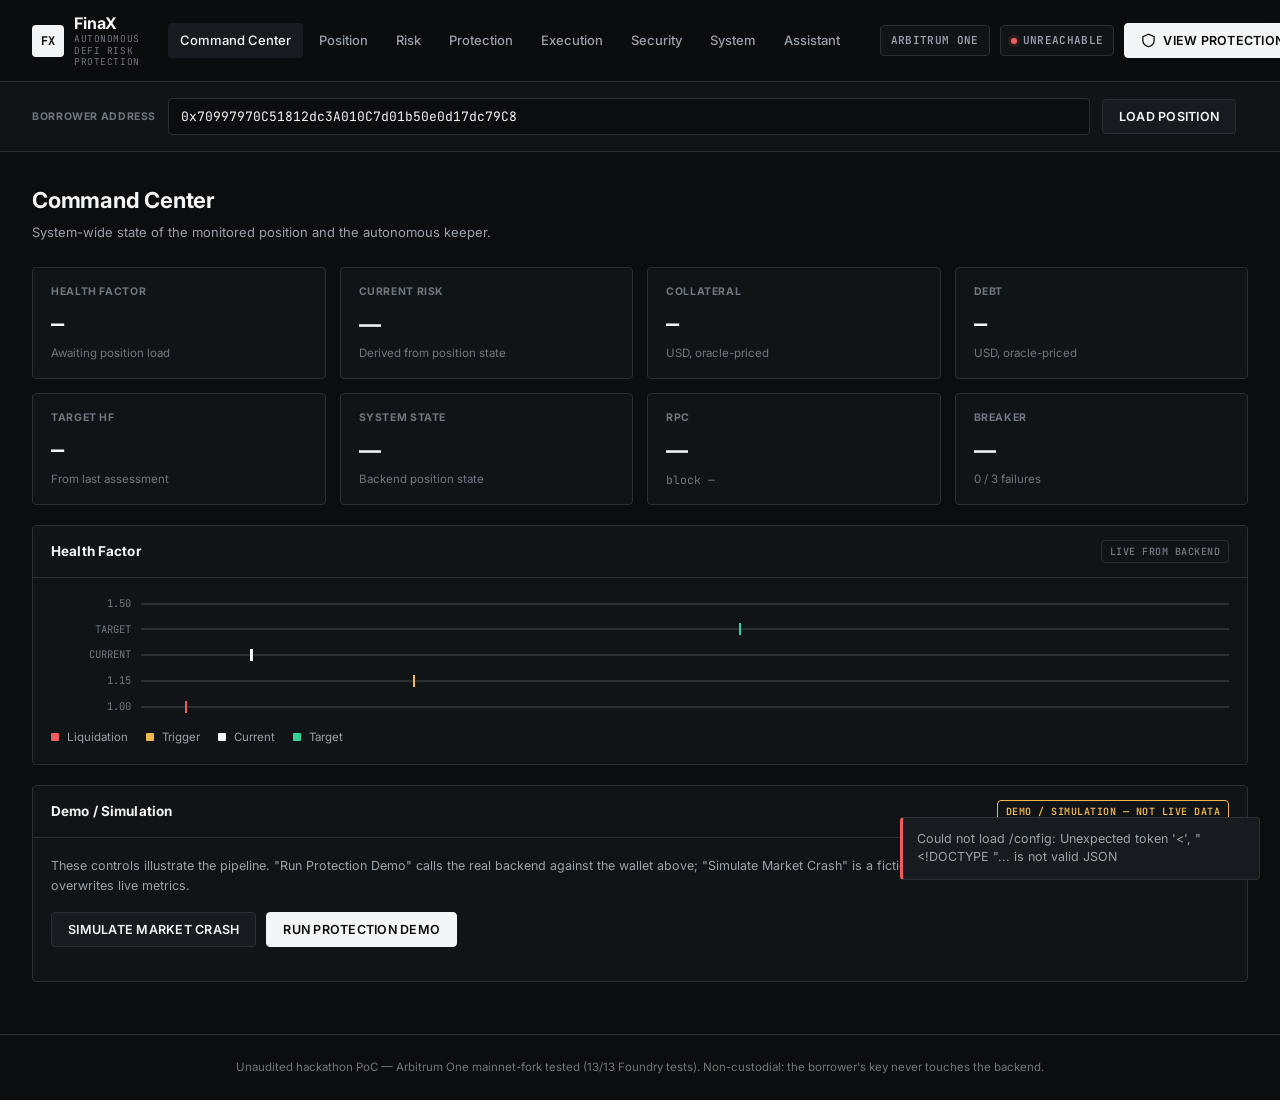
==== commit e9b192b8: "feat: complete end-to-end autonomous rescue engine, assistant future statistics forecast, demo posit" ====
--- a/frontend/index.html
+++ b/frontend/index.html
@@ -1,137 +1,418 @@
 <!DOCTYPE html>
 <html lang="en">
 <head>
-  <meta charset="UTF-8" />
-  <meta name="viewport" content="width=device-width, initial-scale=1.0" />
-  <title>Liquidation Shield — Protection Check</title>
-  <link rel="preconnect" href="https://fonts.googleapis.com" />
-  <link rel="preconnect" href="https://fonts.gstatic.com" crossorigin />
-  <link href="https://fonts.googleapis.com/css2?family=JetBrains+Mono:wght@400;500;600;700&family=Space+Grotesk:wght@400;500;600;700&display=swap" rel="stylesheet" />
-  <link rel="stylesheet" href="app.css?v=4" />
+<meta charset="UTF-8" />
+<meta name="viewport" content="width=device-width, initial-scale=1.0" />
+<title>FinaX — Autonomous DeFi Risk Protection</title>
+<meta name="description" content="FinaX provides autonomous liquidation protection for Aave V3 positions on Arbitrum through risk monitoring, optimized intervention, simulation, and atomic execution." />
+<meta property="og:title" content="FinaX — Autonomous DeFi Risk Protection" />
+<meta property="og:description" content="Autonomous liquidation protection for Aave V3 positions on Arbitrum." />
+<meta name="theme-color" content="#0B0D0F" />
+<link rel="preconnect" href="https://fonts.googleapis.com" />
+<link rel="preconnect" href="https://fonts.gstatic.com" crossorigin />
+<link href="https://fonts.googleapis.com/css2?family=Inter:wght@400;500;600;700;800&family=JetBrains+Mono:wght@400;500;600;700&display=swap" rel="stylesheet" />
+<link rel="stylesheet" href="finax.css" />
 </head>
 <body>
 
-  <header class="topbar">
-    <div class="brand">
-      <div class="brand-mark">▲</div>
-      <div class="brand-text">
-        <div class="brand-name">Liquidation Shield</div>
-        <div class="brand-sub">Automated Flash-Repayment Vault</div>
-      </div>
-    </div>
-    <div class="topbar-right">
-      <span class="chip status-warn" id="chip-rpc"><span class="dot"></span> connecting…</span>
-      <a class="btn-link" href="/docs" target="_blank" rel="noopener">Technical API ↗</a>
-    </div>
-  </header>
-
-  <div class="page">
-
-    <!-- Input card -->
-    <section class="card entry-card">
-      <div class="entry-head">
-        <h1>Check &amp; Protect a Position</h1>
-        <p>Enter a borrower's wallet address. This runs the full pipeline against live Aave V3 data — nothing here is scripted.</p>
-      </div>
-      <div class="entry-form">
-        <input type="text" id="borrower-input" class="input input-lg" spellcheck="false"
-               value="0x70997970C51812dc3A010C7d01b50e0d17dc79C8" placeholder="0x… wallet address" />
-        <button class="btn btn-primary btn-lg" id="btn-run" onclick="runFullCheck()">Run Protection Check</button>
-      </div>
-    </section>
-
-    <!-- Progress stepper -->
-    <section class="card stepper-card" id="stepper-card" style="display:none;">
-      <div class="progress-track">
-        <div class="progress-fill" id="progress-fill"></div>
-      </div>
-      <div class="stepper" id="stepper">
-        <div class="step" data-step="1">
-          <div class="step-dot"><span class="step-icon">1</span></div>
-          <div class="step-label">Connect to Arbitrum</div>
-        </div>
-        <div class="step" data-step="2">
-          <div class="step-dot"><span class="step-icon">2</span></div>
-          <div class="step-label">Read Wallet Position</div>
-        </div>
-        <div class="step" data-step="3">
-          <div class="step-dot"><span class="step-icon">3</span></div>
-          <div class="step-label">Run Risk &amp; Sizing Pipeline</div>
-        </div>
-        <div class="step" data-step="4">
-          <div class="step-dot"><span class="step-icon">4</span></div>
-          <div class="step-label">Check Economic Viability</div>
-        </div>
-        <div class="step" data-step="5">
-          <div class="step-dot"><span class="step-icon">5</span></div>
-          <div class="step-label">Execute Protection</div>
-        </div>
-      </div>
-      <div class="stepper-status" id="stepper-status">Waiting to start…</div>
-    </section>
-
-    <!-- Result -->
-    <section class="card result-card" id="result-card" style="display:none;">
-      <div class="result-headline" id="result-headline">—</div>
-      <div class="result-sub" id="result-sub"></div>
-
-      <div class="hf-block">
-        <div class="hf-side">
-          <div class="hf-label">Health Factor (before)</div>
-          <div class="hf-value" id="hf-before">—</div>
-        </div>
-        <div class="hf-arrow">→</div>
-        <div class="hf-side">
-          <div class="hf-label">Health Factor (target)</div>
-          <div class="hf-value safe" id="hf-target">—</div>
-        </div>
-      </div>
-
-      <div class="gauge-wrap">
-        <div class="gauge-labels">
-          <span>Liquidation (1.00)</span>
-          <span>Trigger zone</span>
-          <span>Safe (&gt;1.50)</span>
-        </div>
-        <div class="gauge-track">
-          <div class="gauge-seg seg-danger" style="width:25%"></div>
-          <div class="gauge-seg seg-warning" style="width:20%"></div>
-          <div class="gauge-seg seg-safe" style="width:55%"></div>
-          <div class="gauge-marker" id="hf-marker" style="left:15%">
-            <div class="pin"></div>
-            <div class="tag" id="hf-marker-tag">—</div>
-          </div>
-        </div>
-      </div>
-
-      <div class="result-grid">
-        <div class="result-tile">
-          <div class="rt-label">Collateral</div>
-          <div class="rt-val" id="rt-collateral">—</div>
-        </div>
-        <div class="result-tile">
-          <div class="rt-label">Debt</div>
-          <div class="rt-val" id="rt-debt">—</div>
-        </div>
-        <div class="result-tile">
-          <div class="rt-label">Rescue Amount</div>
-          <div class="rt-val" id="rt-repay">—</div>
-        </div>
-        <div class="result-tile">
-          <div class="rt-label">Rescue Cost</div>
-          <div class="rt-val" id="rt-cost">—</div>
-        </div>
-      </div>
-
-      <button class="btn btn-secondary btn-block" onclick="toggleDetails()" id="btn-details">Show technical details</button>
-      <div class="details-box" id="details-box" style="display:none;"></div>
-    </section>
-
-    <div class="footer-note">
-      Unaudited hackathon PoC — Arbitrum One mainnet-fork tested (13/13 Foundry tests). Non-custodial: the borrower's key never touches the backend.
+<a href="#command-center" class="skip-link">Skip to content</a>
+
+<!-- ============================== NAVBAR ============================== -->
+<header class="navbar">
+  <div class="navbar-inner">
+    <a class="brand" href="#command-center" aria-label="FinaX home">
+      <span class="brand-mark" aria-hidden="true">FX</span>
+      <span class="brand-text">
+        <span class="brand-name">FinaX</span>
+        <span class="brand-desc">AUTONOMOUS DEFI RISK PROTECTION</span>
+      </span>
+    </a>
+
+    <nav class="navlinks" aria-label="Primary">
+      <a href="#command-center" data-nav="command-center">Command Center</a>
+      <a href="#position" data-nav="position">Position</a>
+      <a href="#risk" data-nav="risk">Risk</a>
+      <a href="#protection" data-nav="protection">Protection</a>
+      <a href="#execution" data-nav="execution">Execution</a>
+      <a href="#security" data-nav="security">Security</a>
+      <a href="#system" data-nav="system">System</a>
+      <a href="#assistant" data-nav="assistant">Assistant</a>
+    </nav>
+
+    <div class="navbar-right">
+      <span class="chip">ARBITRUM ONE</span>
+      <span class="chip chip-status" id="chip-system-status">
+        <span class="status-dot" id="dot-system-status"></span>
+        <span id="txt-system-status">CONNECTING</span>
+      </span>
+      <button class="btn btn-primary" onclick="go('protection')">
+        <svg viewBox="0 0 24 24" width="15" height="15" fill="none" stroke="currentColor" stroke-width="2"><path d="M12 2 3 6v6c0 5 3.8 8.4 9 10 5.2-1.6 9-5 9-10V6l-9-4Z"/></svg>
+        VIEW PROTECTION
+      </button>
+      <button class="btn-icon" id="btn-menu" aria-label="Toggle navigation" aria-expanded="false">
+        <svg viewBox="0 0 24 24" width="20" height="20" fill="none" stroke="currentColor" stroke-width="2"><path d="M4 6h16M4 12h16M4 18h16"/></svg>
+      </button>
     </div>
   </div>
-
-  <script src="app.js?v=4"></script>
+  <nav class="navlinks-mobile" id="navlinks-mobile" aria-label="Primary mobile">
+    <a href="#command-center" data-nav="command-center">Command Center</a>
+    <a href="#position" data-nav="position">Position</a>
+    <a href="#risk" data-nav="risk">Risk</a>
+    <a href="#protection" data-nav="protection">Protection</a>
+    <a href="#execution" data-nav="execution">Execution</a>
+    <a href="#security" data-nav="security">Security</a>
+    <a href="#system" data-nav="system">System</a>
+    <a href="#assistant" data-nav="assistant">Assistant</a>
+  </nav>
+</header>
+
+<!-- Circuit breaker banner (hidden unless backend reports paused) -->
+<div class="breaker-banner" id="breaker-banner" role="alert" style="display:none;">
+  <svg viewBox="0 0 24 24" width="18" height="18" fill="none" stroke="currentColor" stroke-width="2"><path d="M12 9v4M12 17h.01M10.3 3.6 1.8 18a2 2 0 0 0 1.7 3h17a2 2 0 0 0 1.7-3L13.7 3.6a2 2 0 0 0-3.4 0Z"/></svg>
+  <div>
+    <strong>AUTONOMOUS PROTECTION PAUSED</strong>
+    <span id="breaker-reason-text">Reason: —</span>
+  </div>
+  <button class="btn btn-ghost btn-sm" onclick="go('system')">VIEW SYSTEM STATUS</button>
+</div>
+
+<main id="main">
+
+  <!-- Wallet bar: shared across sections -->
+  <section class="walletbar">
+    <div class="walletbar-inner">
+      <label for="borrower-input" class="walletbar-label">BORROWER ADDRESS</label>
+      <input id="borrower-input" class="input mono" type="text" spellcheck="false"
+             value="0x70997970C51812dc3A010C7d01b50e0d17dc79C8" placeholder="0x…" />
+      <button class="btn btn-secondary" id="btn-load" onclick="loadPosition()">LOAD POSITION</button>
+      <span class="walletbar-hint" id="walletbar-hint"></span>
+    </div>
+  </section>
+
+  <!-- ============================ 1. COMMAND CENTER ============================ -->
+  <section class="view" id="view-command-center" data-view="command-center">
+    <div class="container">
+      <div class="view-head">
+        <h1>Command Center</h1>
+        <p>System-wide state of the monitored position and the autonomous keeper.</p>
+      </div>
+
+      <div class="grid-12 metrics-row">
+        <div class="metric-card col-3">
+          <div class="metric-label">HEALTH FACTOR</div>
+          <div class="metric-value mono" id="cc-hf">—</div>
+          <div class="metric-sub" id="cc-hf-sub">Awaiting position load</div>
+        </div>
+        <div class="metric-card col-3">
+          <div class="metric-label">CURRENT RISK</div>
+          <div class="metric-value" id="cc-risk">—</div>
+          <div class="metric-sub" id="cc-risk-sub">Derived from position state</div>
+        </div>
+        <div class="metric-card col-3">
+          <div class="metric-label">COLLATERAL</div>
+          <div class="metric-value mono" id="cc-collateral">—</div>
+          <div class="metric-sub">USD, oracle-priced</div>
+        </div>
+        <div class="metric-card col-3">
+          <div class="metric-label">DEBT</div>
+          <div class="metric-value mono" id="cc-debt">—</div>
+          <div class="metric-sub">USD, oracle-priced</div>
+        </div>
+        <div class="metric-card col-3">
+          <div class="metric-label">TARGET HF</div>
+          <div class="metric-value mono" id="cc-target">—</div>
+          <div class="metric-sub">From last assessment</div>
+        </div>
+        <div class="metric-card col-3">
+          <div class="metric-label">SYSTEM STATE</div>
+          <div class="metric-value" id="cc-state">—</div>
+          <div class="metric-sub">Backend position state</div>
+        </div>
+        <div class="metric-card col-3">
+          <div class="metric-label">RPC</div>
+          <div class="metric-value" id="cc-rpc">—</div>
+          <div class="metric-sub mono" id="cc-block">block —</div>
+        </div>
+        <div class="metric-card col-3">
+          <div class="metric-label">BREAKER</div>
+          <div class="metric-value" id="cc-breaker">—</div>
+          <div class="metric-sub" id="cc-breaker-sub">0 / 3 failures</div>
+        </div>
+      </div>
+
+      <div class="panel">
+        <div class="panel-head">
+          <h2>Health Factor</h2>
+          <span class="panel-tag">LIVE FROM BACKEND</span>
+        </div>
+        <div class="panel-body">
+          <div class="hf-chart" id="hf-chart">
+            <div class="hf-row"><span class="hf-row-label">1.50</span><div class="hf-row-track"></div></div>
+            <div class="hf-row"><span class="hf-row-label" id="hfc-target-label">TARGET</span><div class="hf-row-track"><div class="hf-line hf-line-target" id="hfc-target-line"></div></div></div>
+            <div class="hf-row"><span class="hf-row-label" id="hfc-current-label">CURRENT</span><div class="hf-row-track"><div class="hf-line hf-line-current" id="hfc-current-line"></div></div></div>
+            <div class="hf-row"><span class="hf-row-label">1.15</span><div class="hf-row-track"><div class="hf-line hf-line-trigger"></div></div></div>
+            <div class="hf-row"><span class="hf-row-label">1.00</span><div class="hf-row-track"><div class="hf-line hf-line-liq"></div></div></div>
+          </div>
+          <div class="hf-legend">
+            <span><i class="dot-liq"></i> Liquidation</span>
+            <span><i class="dot-trigger"></i> Trigger</span>
+            <span><i class="dot-current"></i> Current</span>
+            <span><i class="dot-target"></i> Target</span>
+          </div>
+        </div>
+      </div>
+
+      <div class="panel">
+        <div class="panel-head">
+          <h2>Demo / Simulation</h2>
+          <span class="panel-tag panel-tag-warn">DEMO / SIMULATION — NOT LIVE DATA</span>
+        </div>
+        <div class="panel-body">
+          <p class="muted">These controls illustrate the pipeline. "Run Protection Demo" calls the real backend against the wallet above; "Simulate Market Crash" is a fictional, clearly-labeled price animation and never overwrites live metrics.</p>
+          <div class="btn-row">
+            <button class="btn btn-secondary" onclick="simulateMarketCrash()">SIMULATE MARKET CRASH</button>
+            <button class="btn btn-primary" onclick="runFullCheck()">RUN PROTECTION DEMO</button>
+          </div>
+          <div class="crash-sim" id="crash-sim" style="display:none;">
+            <div class="crash-row"><span>WETH (fictional)</span><span class="mono" id="crash-price">$3,000</span></div>
+            <div class="crash-row"><span>Health Factor (fictional)</span><span class="mono" id="crash-hf">1.48</span></div>
+            <div class="crash-status" id="crash-status">—</div>
+          </div>
+        </div>
+      </div>
+    </div>
+  </section>
+
+  <!-- ============================ 2. POSITION ============================ -->
+  <section class="view" id="view-position" data-view="position">
+    <div class="container">
+      <div class="view-head">
+        <h1>Position</h1>
+        <p>Raw account state returned by <code class="mono">GET /positions/{borrower}</code>.</p>
+      </div>
+      <div class="panel">
+        <div class="panel-body">
+          <table class="data-table" id="position-table">
+            <tbody>
+              <tr><th>Borrower</th><td class="mono" id="pt-borrower">—</td></tr>
+              <tr><th>State</th><td id="pt-state">—</td></tr>
+              <tr><th>Health Factor</th><td class="mono" id="pt-hf">—</td></tr>
+              <tr><th>Collateral (USD)</th><td class="mono" id="pt-collateral">—</td></tr>
+              <tr><th>Debt (USD)</th><td class="mono" id="pt-debt">—</td></tr>
+              <tr><th>Has Debt</th><td class="mono" id="pt-hasdebt">—</td></tr>
+              <tr><th>Registered With Keeper</th><td class="mono" id="pt-registered">—</td></tr>
+            </tbody>
+          </table>
+        </div>
+      </div>
+    </div>
+  </section>
+
+  <!-- ============================ 3. RISK ============================ -->
+  <section class="view" id="view-risk" data-view="risk">
+    <div class="container">
+      <div class="view-head">
+        <h1>Risk Assessment</h1>
+        <p>The backend's current risk verdict for the loaded position.</p>
+      </div>
+      <div class="grid-12">
+        <div class="panel col-6">
+          <div class="panel-head"><h2>Risk Level</h2></div>
+          <div class="panel-body">
+            <div class="risk-badge" id="risk-badge">—</div>
+            <table class="data-table">
+              <tbody>
+                <tr><th>Current HF</th><td class="mono" id="rk-hf">—</td></tr>
+                <tr><th>Trigger</th><td class="mono">1.1500</td></tr>
+                <tr><th>Target</th><td class="mono" id="rk-target">—</td></tr>
+                <tr><th>State</th><td id="rk-state">—</td></tr>
+              </tbody>
+            </table>
+          </div>
+        </div>
+        <div class="panel col-6">
+          <div class="panel-head"><h2>Explanation</h2></div>
+          <div class="panel-body">
+            <p class="explain-text" id="risk-explain">Load a position to see the backend's risk classification.</p>
+          </div>
+        </div>
+      </div>
+    </div>
+  </section>
+
+  <!-- ============================ 4. PROTECTION ============================ -->
+  <section class="view" id="view-protection" data-view="protection">
+    <div class="container">
+      <div class="view-head">
+        <h1>Protection</h1>
+        <p>Runs <code class="mono">POST /positions/{borrower}/assessment</code> — the real risk → sizing → selection → viability pipeline.</p>
+      </div>
+
+      <div class="btn-row">
+        <button class="btn btn-secondary" id="btn-assess" onclick="runAssessmentOnly()">RUN DRY-RUN ASSESSMENT</button>
+      </div>
+
+      <div class="panel">
+        <div class="panel-head">
+          <h2>Autonomous Decision</h2>
+          <span class="panel-tag" id="decision-tag">NO ASSESSMENT YET</span>
+        </div>
+        <div class="panel-body">
+          <table class="data-table">
+            <tbody>
+              <tr><th>Risk Level</th><td id="ad-risk">—</td></tr>
+              <tr><th>Target HF</th><td class="mono" id="ad-target">—</td></tr>
+              <tr><th>Optimal Repayment</th><td class="mono" id="ad-repay">—</td></tr>
+              <tr><th>Selected Collateral</th><td class="mono" id="ad-collateral">—</td></tr>
+              <tr><th>Estimated Cost</th><td class="mono" id="ad-cost">—</td></tr>
+              <tr><th>Economic Viability</th><td id="ad-viable">—</td></tr>
+            </tbody>
+          </table>
+        </div>
+      </div>
+
+      <div class="panel">
+        <div class="panel-head"><h2>Why This Action?</h2></div>
+        <div class="panel-body">
+          <p class="explain-text" id="protection-explain">Run an assessment to see the backend's reasoning here.</p>
+        </div>
+      </div>
+    </div>
+  </section>
+
+  <!-- ============================ 5. EXECUTION ============================ -->
+  <section class="view" id="view-execution" data-view="execution">
+    <div class="container">
+      <div class="view-head">
+        <h1>Execution</h1>
+        <p>Runs <code class="mono">POST /positions/{borrower}/protect</code> — assess → simulate → submit, exactly as the autonomous worker does it.</p>
+      </div>
+
+      <div class="btn-row">
+        <button class="btn btn-primary" id="btn-execute" onclick="runFullCheck()">EXECUTE PROTECTION</button>
+      </div>
+
+      <div class="panel">
+        <div class="panel-head"><h2>Protection Flow</h2></div>
+        <div class="panel-body">
+          <ol class="flow-steps" id="flow-steps">
+            <li class="flow-step" data-step="1"><span class="flow-num">01</span><span class="flow-name">MONITOR</span><span class="flow-desc">Read live Aave account data</span><span class="flow-status">PENDING</span></li>
+            <li class="flow-step" data-step="2"><span class="flow-num">02</span><span class="flow-name">PREDICT</span><span class="flow-desc">Dynamic HF target from volatility</span><span class="flow-status">PENDING</span></li>
+            <li class="flow-step" data-step="3"><span class="flow-num">03</span><span class="flow-name">SIZE</span><span class="flow-desc">Minimum Δd* repayment</span><span class="flow-status">PENDING</span></li>
+            <li class="flow-step" data-step="4"><span class="flow-num">04</span><span class="flow-name">CHECK</span><span class="flow-desc">Economic viability gate</span><span class="flow-status">PENDING</span></li>
+            <li class="flow-step" data-step="5"><span class="flow-num">05</span><span class="flow-name">SIMULATE</span><span class="flow-desc">Pre-flight eth_call dry-run</span><span class="flow-status">PENDING</span></li>
+            <li class="flow-step" data-step="6"><span class="flow-num">06</span><span class="flow-name">EXECUTE</span><span class="flow-desc">Broadcast the atomic transaction</span><span class="flow-status">PENDING</span></li>
+            <li class="flow-step" data-step="7"><span class="flow-num">07</span><span class="flow-name">RESTORE</span><span class="flow-desc">HF confirmed at/above target</span><span class="flow-status">PENDING</span></li>
+          </ol>
+        </div>
+      </div>
+
+      <div class="panel">
+        <div class="panel-head">
+          <h2>One Transaction. Or No Transaction.</h2>
+          <span class="panel-tag">CONTRACT-ENFORCED ATOMICITY</span>
+        </div>
+        <div class="panel-body">
+          <p class="muted">The steps below execute inside a single on-chain transaction. If any step fails the HealthGuard check, the entire transaction reverts and the position is left byte-for-byte unchanged — proven by 13/13 passing Foundry fork tests.</p>
+          <div class="atomic-chain" id="atomic-chain">
+            <div class="atomic-step" data-a="flashloan">FLASH LOAN</div>
+            <div class="atomic-step" data-a="repay">DEBT REPAYMENT</div>
+            <div class="atomic-step" data-a="release">COLLATERAL RELEASE</div>
+            <div class="atomic-step" data-a="swap">DEX SWAP</div>
+            <div class="atomic-step" data-a="flashrepay">FLASH REPAYMENT</div>
+            <div class="atomic-step" data-a="healthcheck">HEALTH CHECK</div>
+            <div class="atomic-step" data-a="restored">POSITION RESTORED</div>
+          </div>
+          <div class="exec-result" id="exec-result"></div>
+        </div>
+      </div>
+    </div>
+  </section>
+
+  <!-- ============================ 6. SECURITY ============================ -->
+  <section class="view" id="view-security" data-view="security">
+    <div class="container">
+      <div class="view-head">
+        <h1>Security Center</h1>
+        <p>Controls that bound every action. Items marked LIVE are read from the backend just now; items marked BY DESIGN are guarantees enforced in the vault's Solidity code.</p>
+      </div>
+      <div class="grid-12 security-grid" id="security-grid">
+        <!-- populated by JS -->
+      </div>
+    </div>
+  </section>
+
+  <!-- ============================ 7. SYSTEM ============================ -->
+  <section class="view" id="view-system" data-view="system">
+    <div class="container">
+      <div class="view-head">
+        <h1>System</h1>
+        <p>Keeper and backend operational state, from <code class="mono">GET /health</code>, <code class="mono">GET /metrics</code>, <code class="mono">GET /config</code>.</p>
+      </div>
+
+      <div class="grid-12 metrics-row">
+        <div class="metric-card col-3"><div class="metric-label">KEEPER</div><div class="metric-value" id="sys-keeper">—</div></div>
+        <div class="metric-card col-3"><div class="metric-label">RPC</div><div class="metric-value" id="sys-rpc">—</div></div>
+        <div class="metric-card col-3"><div class="metric-label">CIRCUIT BREAKER</div><div class="metric-value" id="sys-breaker">—</div></div>
+        <div class="metric-card col-3"><div class="metric-label">IN-FLIGHT</div><div class="metric-value mono" id="sys-inflight">—</div></div>
+      </div>
+
+      <div class="panel">
+        <div class="panel-head"><h2>Keeper Config</h2><span class="panel-tag">GET / PUT /config</span></div>
+        <div class="panel-body">
+          <div class="config-grid">
+            <div><label class="field-label">Poll Interval (s)</label><input class="input mono" id="cfg-poll" /></div>
+            <div><label class="field-label">Breaker Threshold</label><input class="input mono" id="cfg-breaker" /></div>
+            <div><label class="field-label">Cooldown (s)</label><input class="input mono" id="cfg-cooldown" /></div>
+            <div><label class="field-label">Max Sim Bumps</label><input class="input mono" id="cfg-bumps" /></div>
+          </div>
+          <div class="toggle-row">
+            <label class="field-label">Autonomous Worker Enabled</label>
+            <button class="switch" id="cfg-auto-switch" onclick="toggleAuto()" aria-pressed="false"><span class="knob"></span></button>
+          </div>
+          <div class="btn-row">
+            <button class="btn btn-primary" onclick="saveConfig()">SAVE CONFIG</button>
+            <button class="btn btn-ghost" onclick="resetBreaker()">RESET BREAKER</button>
+          </div>
+        </div>
+      </div>
+
+      <div class="panel">
+        <div class="panel-head"><h2>Counters</h2></div>
+        <div class="panel-body">
+          <table class="data-table" id="counters-table"><tbody></tbody></table>
+        </div>
+      </div>
+    </div>
+  </section>
+
+  <!-- ============================ 8. AI ASSISTANT ============================ -->
+  <section class="view" id="view-assistant" data-view="assistant">
+    <div class="container">
+      <div class="view-head">
+        <h1>FinaX Assistant</h1>
+        <p>A read-only explainer over live backend state — a deterministic template, not a live model call, and never the decision-maker.</p>
+      </div>
+      <div class="panel">
+        <div class="panel-head">
+          <h2>FinaX Assistant</h2>
+          <span class="panel-tag">EXPLAINABILITY LAYER — BACKEND IS AUTHORITATIVE</span>
+        </div>
+        <div class="panel-body">
+          <div class="assistant-text" id="assistant-text">Load a position and run an assessment to get an explanation.</div>
+        </div>
+      </div>
+    </div>
+  </section>
+
+</main>
+
+<div class="toast-stack" id="toast-stack" aria-live="polite"></div>
+
+<footer class="site-footer">
+  Unaudited hackathon PoC — Arbitrum One mainnet-fork tested (13/13 Foundry tests). Non-custodial: the borrower's key never touches the backend.
+</footer>
+
+<script src="finax.js"></script>
 </body>
 </html>
--- a/frontend/finax.css
+++ b/frontend/finax.css
@@ -0,0 +1,511 @@
+/* ==========================================================================
+   FinaX — Dark Swiss DeFi Security
+   Monochrome-first, semantic color reserved for operational status only.
+   ========================================================================== */
+
+:root {
+  --background: #0B0D0F;
+  --surface: #111417;
+  --surface-elevated: #171B1F;
+  --border: #2A2F34;
+
+  --text-primary: #F4F5F6;
+  --text-secondary: #9AA1A8;
+  --text-muted: #6F767D;
+
+  --accent: #D1D5DB;
+
+  --success: #36D399;
+  --warning: #F2B84B;
+  --danger: #F05D5E;
+
+  --success-bg: rgba(54, 211, 153, 0.12);
+  --warning-bg: rgba(242, 184, 75, 0.12);
+  --danger-bg: rgba(240, 93, 94, 0.12);
+
+  --radius: 4px;
+  --font-display: "Inter", -apple-system, BlinkMacSystemFont, "Segoe UI", sans-serif;
+  --font-mono: "JetBrains Mono", ui-monospace, SFMono-Regular, Menlo, monospace;
+
+  --motion: 200ms;
+}
+
+*, *::before, *::after { box-sizing: border-box; margin: 0; padding: 0; }
+
+html, body {
+  background: var(--background);
+  color: var(--text-primary);
+  font-family: var(--font-display);
+  font-size: 14px;
+  line-height: 1.5;
+  min-height: 100dvh;
+  -webkit-font-smoothing: antialiased;
+}
+
+.mono { font-family: var(--font-mono); }
+code.mono { background: var(--surface-elevated); padding: 1px 6px; border-radius: var(--radius); border: 1px solid var(--border); font-size: 12px; }
+
+.skip-link {
+  position: absolute; left: -999px; top: 0; z-index: 100;
+  background: var(--surface-elevated); color: var(--text-primary);
+  padding: 10px 16px; border: 1px solid var(--border);
+}
+.skip-link:focus { left: 8px; top: 8px; }
+
+a { color: inherit; }
+:focus-visible { outline: 2px solid var(--text-primary); outline-offset: 2px; }
+
+/* ── Navbar ──────────────────────────────────────────────────────────── */
+
+.navbar {
+  position: sticky; top: 0; z-index: 40;
+  background: rgba(11, 13, 15, 0.92);
+  backdrop-filter: blur(8px);
+  border-bottom: 1px solid var(--border);
+}
+.navbar-inner {
+  max-width: 1440px; margin: 0 auto;
+  display: flex; align-items: center; gap: 28px;
+  padding: 14px 32px;
+}
+.brand { display: flex; align-items: center; gap: 10px; text-decoration: none; }
+.brand-mark {
+  width: 32px; height: 32px; display: flex; align-items: center; justify-content: center;
+  background: var(--text-primary); color: var(--background);
+  font-family: var(--font-mono); font-weight: 700; font-size: 12px;
+  border-radius: var(--radius); flex-shrink: 0;
+}
+.brand-text { display: flex; flex-direction: column; line-height: 1.2; }
+.brand-name { font-weight: 700; font-size: 16px; letter-spacing: -0.01em; }
+.brand-desc { font-size: 9.5px; color: var(--text-muted); font-family: var(--font-mono); letter-spacing: 0.06em; }
+
+.navlinks { display: flex; gap: 4px; flex: 1; }
+.navlinks a {
+  padding: 8px 12px; font-size: 13px; font-weight: 500; color: var(--text-secondary);
+  text-decoration: none; border-radius: var(--radius); transition: color var(--motion) ease, background var(--motion) ease;
+  white-space: nowrap;
+}
+.navlinks a:hover { color: var(--text-primary); background: var(--surface-elevated); }
+.navlinks a.active { color: var(--text-primary); background: var(--surface-elevated); }
+
+.navbar-right { display: flex; align-items: center; gap: 10px; }
+
+.chip {
+  display: inline-flex; align-items: center; gap: 6px;
+  padding: 6px 10px; border-radius: var(--radius);
+  border: 1px solid var(--border); background: var(--surface);
+  font-family: var(--font-mono); font-size: 11px; font-weight: 600;
+  color: var(--text-secondary); letter-spacing: 0.03em; white-space: nowrap;
+}
+.status-dot { width: 6px; height: 6px; border-radius: 50%; background: var(--text-muted); flex-shrink: 0; }
+.chip-status.ok .status-dot { background: var(--success); box-shadow: 0 0 0 3px var(--success-bg); }
+.chip-status.warn .status-dot { background: var(--warning); box-shadow: 0 0 0 3px var(--warning-bg); }
+.chip-status.bad .status-dot { background: var(--danger); box-shadow: 0 0 0 3px var(--danger-bg); }
+
+.btn {
+  display: inline-flex; align-items: center; gap: 7px;
+  padding: 9px 16px; border-radius: var(--radius);
+  border: 1px solid var(--border); background: var(--surface);
+  color: var(--text-primary); font-family: var(--font-display);
+  font-size: 12.5px; font-weight: 600; letter-spacing: 0.02em;
+  cursor: pointer; transition: all var(--motion) ease; white-space: nowrap;
+}
+.btn:hover:not(:disabled) { background: var(--surface-elevated); border-color: var(--text-muted); }
+.btn:disabled { opacity: 0.45; cursor: not-allowed; }
+.btn-primary { background: var(--text-primary); color: var(--background); border-color: var(--text-primary); }
+.btn-primary:hover:not(:disabled) { background: #d8dadd; }
+.btn-secondary { background: var(--surface-elevated); }
+.btn-ghost { background: transparent; }
+.btn-sm { padding: 6px 12px; font-size: 11.5px; }
+.btn-block { width: 100%; justify-content: center; }
+.btn-row { display: flex; gap: 10px; flex-wrap: wrap; margin: 16px 0; }
+
+.btn-icon {
+  display: none; align-items: center; justify-content: center;
+  width: 36px; height: 36px; border-radius: var(--radius);
+  border: 1px solid var(--border); background: var(--surface); color: var(--text-primary);
+  cursor: pointer;
+}
+
+.navlinks-mobile { display: none; flex-direction: column; padding: 8px 16px 16px; border-top: 1px solid var(--border); }
+.navlinks-mobile a { padding: 10px 8px; color: var(--text-secondary); text-decoration: none; font-size: 14px; border-bottom: 1px solid var(--border); }
+.navlinks-mobile a.active { color: var(--text-primary); }
+
+/* ── Breaker banner ──────────────────────────────────────────────────── */
+
+.breaker-banner {
+  display: flex; align-items: center; gap: 14px;
+  max-width: 1440px; margin: 0 auto; padding: 12px 32px;
+  background: var(--danger-bg); border-bottom: 1px solid var(--danger);
+  color: var(--text-primary);
+}
+.breaker-banner strong { display: block; font-size: 13px; letter-spacing: 0.02em; }
+.breaker-banner span#breaker-reason-text { font-size: 12px; color: var(--text-secondary); }
+.breaker-banner > div { flex: 1; }
+
+/* ── Wallet bar ──────────────────────────────────────────────────────── */
+
+.walletbar { border-bottom: 1px solid var(--border); background: var(--surface); }
+.walletbar-inner {
+  max-width: 1440px; margin: 0 auto; padding: 16px 32px;
+  display: flex; align-items: center; gap: 12px; flex-wrap: wrap;
+}
+.walletbar-label { font-size: 10.5px; font-weight: 700; color: var(--text-muted); letter-spacing: 0.06em; white-space: nowrap; }
+.walletbar-hint { font-size: 12px; color: var(--text-muted); }
+
+.input {
+  padding: 9px 12px; border-radius: var(--radius);
+  border: 1px solid var(--border); background: var(--background);
+  color: var(--text-primary); font-size: 13px; outline: none;
+  min-width: 320px; flex: 1;
+  transition: border-color var(--motion) ease;
+}
+.input:focus { border-color: var(--text-secondary); }
+
+/* ── Layout ──────────────────────────────────────────────────────────── */
+
+.container { max-width: 1440px; margin: 0 auto; padding: 32px; }
+.view { display: none; }
+.view.active { display: block; animation: fadein var(--motion) ease; }
+@keyframes fadein { from { opacity: 0; transform: translateY(4px); } to { opacity: 1; transform: translateY(0); } }
+
+.view-head { margin-bottom: 24px; }
+.view-head h1 { font-size: 22px; font-weight: 700; letter-spacing: -0.01em; margin-bottom: 6px; }
+.view-head p { font-size: 13px; color: var(--text-secondary); }
+
+.grid-12 { display: grid; grid-template-columns: repeat(12, 1fr); gap: 14px; }
+.col-3 { grid-column: span 3; }
+.col-6 { grid-column: span 6; }
+.col-12 { grid-column: span 12; }
+
+@media (max-width: 1080px) {
+  .grid-12 { grid-template-columns: repeat(8, 1fr); }
+  .col-3 { grid-column: span 4; }
+  .col-6 { grid-column: span 8; }
+}
+@media (max-width: 640px) {
+  .grid-12 { grid-template-columns: repeat(4, 1fr); }
+  .col-3, .col-6 { grid-column: span 4; }
+}
+
+/* ── Metric cards ────────────────────────────────────────────────────── */
+
+.metrics-row { margin-bottom: 20px; }
+.metric-card {
+  background: var(--surface); border: 1px solid var(--border); border-radius: var(--radius);
+  padding: 16px 18px;
+}
+.metric-label { font-size: 10.5px; font-weight: 700; color: var(--text-muted); letter-spacing: 0.06em; margin-bottom: 8px; }
+.metric-value { font-size: 22px; font-weight: 700; letter-spacing: -0.01em; }
+.metric-sub { font-size: 11.5px; color: var(--text-muted); margin-top: 4px; }
+
+/* ── Panels ──────────────────────────────────────────────────────────── */
+
+.panel { background: var(--surface); border: 1px solid var(--border); border-radius: var(--radius); margin-bottom: 20px; }
+.panel-head {
+  display: flex; align-items: center; justify-content: space-between; gap: 10px;
+  padding: 14px 18px; border-bottom: 1px solid var(--border);
+}
+.panel-head h2 { font-size: 13.5px; font-weight: 700; letter-spacing: 0.01em; }
+.panel-tag {
+  font-family: var(--font-mono); font-size: 10px; font-weight: 600;
+  color: var(--text-muted); letter-spacing: 0.05em;
+  border: 1px solid var(--border); border-radius: var(--radius); padding: 3px 8px;
+}
+.panel-tag-warn { color: var(--warning); border-color: var(--warning); }
+.panel-body { padding: 18px; }
+.muted { color: var(--text-secondary); font-size: 12.5px; line-height: 1.6; }
+
+/* ── Data table ──────────────────────────────────────────────────────── */
+
+.data-table { width: 100%; border-collapse: collapse; }
+.data-table th, .data-table td { text-align: left; padding: 10px 4px; font-size: 13px; border-bottom: 1px solid var(--border); }
+.data-table th { color: var(--text-muted); font-weight: 600; width: 220px; }
+.data-table tr:last-child th, .data-table tr:last-child td { border-bottom: none; }
+
+/* ── Status badges (state labels; never color-only) ─────────────────── */
+
+.badge {
+  display: inline-flex; align-items: center; gap: 6px;
+  padding: 4px 10px; border-radius: var(--radius);
+  font-size: 11px; font-weight: 700; letter-spacing: 0.04em;
+  border: 1px solid var(--border); color: var(--text-secondary); background: var(--surface-elevated);
+}
+.badge::before { content: "●"; font-size: 8px; }
+.badge-safe { color: var(--success); border-color: var(--success); background: var(--success-bg); }
+.badge-warn { color: var(--warning); border-color: var(--warning); background: var(--warning-bg); }
+.badge-danger { color: var(--danger); border-color: var(--danger); background: var(--danger-bg); }
+
+/* ── HF chart ────────────────────────────────────────────────────────── */
+
+.hf-chart { display: flex; flex-direction: column; gap: 10px; margin-bottom: 14px; }
+.hf-row { display: grid; grid-template-columns: 80px 1fr; align-items: center; gap: 10px; }
+.hf-row-label { font-family: var(--font-mono); font-size: 10.5px; color: var(--text-muted); text-align: right; }
+.hf-row-track { position: relative; height: 2px; background: var(--border); }
+.hf-line { position: absolute; top: -5px; width: 2px; height: 12px; transition: left var(--motion) ease; }
+.hf-line-liq { left: 4%; background: var(--danger); }
+.hf-line-trigger { left: 25%; background: var(--warning); }
+.hf-line-current { left: 10%; background: var(--text-primary); width: 3px; }
+.hf-line-target { left: 55%; background: var(--success); }
+.hf-legend { display: flex; gap: 18px; font-size: 11.5px; color: var(--text-secondary); flex-wrap: wrap; }
+.hf-legend i { display: inline-block; width: 8px; height: 8px; margin-right: 5px; border-radius: 1px; }
+.dot-liq { background: var(--danger); }
+.dot-trigger { background: var(--warning); }
+.dot-current { background: var(--text-primary); }
+.dot-target { background: var(--success); }
+
+/* ── Risk badge ──────────────────────────────────────────────────────── */
+
+.risk-badge {
+  display: inline-block; padding: 10px 18px; border-radius: var(--radius);
+  font-size: 16px; font-weight: 800; letter-spacing: 0.03em;
+  border: 1px solid var(--border); margin-bottom: 16px;
+}
+
+.explain-text { font-size: 13.5px; line-height: 1.7; color: var(--text-secondary); white-space: pre-line; }
+
+/* ── Flow steps (Execution) ──────────────────────────────────────────── */
+
+.flow-steps { list-style: none; display: flex; flex-direction: column; }
+.flow-step {
+  display: grid; grid-template-columns: 40px 90px 1fr auto; align-items: center; gap: 14px;
+  padding: 12px 4px; border-bottom: 1px solid var(--border);
+}
+.flow-step:last-child { border-bottom: none; }
+.flow-num { font-family: var(--font-mono); color: var(--text-muted); font-size: 12px; }
+.flow-name { font-weight: 700; font-size: 12.5px; letter-spacing: 0.03em; }
+.flow-desc { font-size: 12px; color: var(--text-secondary); }
+.flow-status {
+  font-family: var(--font-mono); font-size: 10.5px; font-weight: 700; letter-spacing: 0.04em;
+  padding: 3px 8px; border-radius: var(--radius); border: 1px solid var(--border); color: var(--text-muted);
+  white-space: nowrap;
+}
+.flow-step.active .flow-status { color: var(--text-primary); border-color: var(--text-primary); }
+.flow-step.done .flow-status { color: var(--success); border-color: var(--success); background: var(--success-bg); }
+.flow-step.declined .flow-status { color: var(--warning); border-color: var(--warning); background: var(--warning-bg); }
+.flow-step.failed .flow-status { color: var(--danger); border-color: var(--danger); background: var(--danger-bg); }
+.flow-step.skipped .flow-status { opacity: 0.5; }
+
+/* ── Atomic chain ────────────────────────────────────────────────────── */
+
+.atomic-chain { display: flex; flex-direction: column; gap: 0; margin: 16px 0; max-width: 420px; }
+.atomic-step {
+  padding: 10px 14px; border: 1px solid var(--border); border-bottom: none;
+  font-family: var(--font-mono); font-size: 11.5px; font-weight: 600; letter-spacing: 0.03em;
+  color: var(--text-muted); position: relative;
+}
+.atomic-step:last-child { border-bottom: 1px solid var(--border); }
+.atomic-step::after { content: ""; position: absolute; left: 14px; bottom: -1px; }
+.atomic-step.ok { color: var(--success); background: var(--success-bg); }
+.atomic-step.fail { color: var(--danger); background: var(--danger-bg); }
+.atomic-step.pending { color: var(--text-secondary); }
+
+.exec-result { margin-top: 14px; padding: 14px; border: 1px solid var(--border); border-radius: var(--radius); font-size: 13px; color: var(--text-secondary); display: none; }
+.exec-result.show { display: block; }
+
+/* ── Security grid ───────────────────────────────────────────────────── */
+
+.security-grid .sec-item {
+  grid-column: span 4;
+  background: var(--surface); border: 1px solid var(--border); border-radius: var(--radius);
+  padding: 14px 16px;
+}
+@media (max-width: 1080px) { .security-grid .sec-item { grid-column: span 4; } }
+@media (max-width: 640px) { .security-grid .sec-item { grid-column: span 4; } }
+.sec-item-head { display: flex; justify-content: space-between; align-items: center; margin-bottom: 8px; }
+.sec-item-name { font-size: 11.5px; font-weight: 700; letter-spacing: 0.03em; color: var(--text-secondary); }
+.sec-item-src { font-family: var(--font-mono); font-size: 9px; color: var(--text-muted); border: 1px solid var(--border); border-radius: var(--radius); padding: 1px 5px; }
+
+/* ── Config grid ─────────────────────────────────────────────────────── */
+
+.config-grid { display: grid; grid-template-columns: repeat(4, 1fr); gap: 14px; margin-bottom: 14px; }
+@media (max-width: 640px) { .config-grid { grid-template-columns: 1fr 1fr; } }
+.field-label { display: block; font-size: 10.5px; font-weight: 700; color: var(--text-muted); letter-spacing: 0.05em; margin-bottom: 6px; }
+.config-grid .input { width: 100%; min-width: 0; }
+
+.toggle-row { display: flex; align-items: center; justify-content: space-between; margin: 14px 0; max-width: 320px; }
+.switch {
+  position: relative; width: 40px; height: 22px; border-radius: 999px;
+  background: var(--border); border: none; cursor: pointer; padding: 0;
+}
+.switch[aria-pressed="true"] { background: var(--success); }
+.switch .knob { position: absolute; top: 2px; left: 2px; width: 18px; height: 18px; border-radius: 50%; background: var(--text-primary); transition: left var(--motion) ease; }
+.switch[aria-pressed="true"] .knob { left: 20px; background: var(--background); }
+
+/* ── Crash sim ───────────────────────────────────────────────────────── */
+
+.crash-sim { margin-top: 14px; border: 1px dashed var(--warning); border-radius: var(--radius); padding: 14px; background: var(--warning-bg); }
+.crash-row { display: flex; justify-content: space-between; font-size: 13px; padding: 4px 0; }
+.crash-status { margin-top: 8px; font-size: 12px; color: var(--warning); font-weight: 600; }
+
+/* ── Assistant ───────────────────────────────────────────────────────── */
+
+.assistant-text { font-size: 14px; line-height: 1.8; color: var(--text-secondary); }
+
+.asst-hero {
+  background: var(--surface-elevated);
+  border: 1px solid var(--border);
+  border-radius: var(--radius);
+  padding: 16px 20px;
+  margin-bottom: 20px;
+  display: flex;
+  justify-content: space-between;
+  align-items: center;
+  flex-wrap: wrap;
+  gap: 12px;
+}
+.asst-hero-left { display: flex; flex-direction: column; gap: 4px; }
+.asst-hero-title { font-size: 16px; font-weight: 700; color: var(--text-primary); }
+.asst-hero-desc { font-size: 13px; color: var(--text-secondary); }
+
+.asst-grid-3 {
+  display: grid;
+  grid-template-columns: repeat(3, 1fr);
+  gap: 14px;
+  margin-bottom: 20px;
+}
+@media (max-width: 768px) { .asst-grid-3 { grid-template-columns: 1fr; } }
+
+.asst-card {
+  background: var(--surface);
+  border: 1px solid var(--border);
+  border-radius: var(--radius);
+  padding: 16px;
+}
+.asst-card-title {
+  font-size: 11px;
+  font-weight: 700;
+  color: var(--text-muted);
+  letter-spacing: 0.05em;
+  text-transform: uppercase;
+  margin-bottom: 8px;
+}
+.asst-card-val {
+  font-size: 20px;
+  font-weight: 700;
+  font-family: var(--font-mono);
+  color: var(--text-primary);
+}
+.asst-card-sub {
+  font-size: 12px;
+  color: var(--text-secondary);
+  margin-top: 4px;
+}
+
+.asst-section-title {
+  font-size: 13px;
+  font-weight: 700;
+  letter-spacing: 0.05em;
+  text-transform: uppercase;
+  color: var(--text-muted);
+  margin: 24px 0 12px 0;
+  display: flex;
+  align-items: center;
+  gap: 8px;
+}
+
+/* Comparison Table */
+.asst-table-wrap {
+  overflow-x: auto;
+  margin-bottom: 20px;
+  border: 1px solid var(--border);
+  border-radius: var(--radius);
+}
+.asst-table {
+  width: 100%;
+  border-collapse: collapse;
+  font-size: 13px;
+  text-align: left;
+}
+.asst-table th, .asst-table td {
+  padding: 12px 16px;
+  border-bottom: 1px solid var(--border);
+}
+.asst-table th {
+  background: var(--surface-elevated);
+  font-size: 11px;
+  font-weight: 700;
+  color: var(--text-muted);
+  text-transform: uppercase;
+  letter-spacing: 0.04em;
+}
+.asst-table tr:last-child td { border-bottom: none; }
+.asst-table tr:hover td { background: rgba(255, 255, 255, 0.02); }
+
+/* Plan Timeline */
+.asst-plan-list {
+  display: flex;
+  flex-direction: column;
+  gap: 10px;
+  margin-bottom: 20px;
+}
+.asst-plan-step {
+  display: flex;
+  gap: 14px;
+  background: var(--surface);
+  border: 1px solid var(--border);
+  border-radius: var(--radius);
+  padding: 12px 16px;
+  align-items: center;
+}
+.asst-plan-num {
+  font-family: var(--font-mono);
+  font-size: 12px;
+  font-weight: 700;
+  color: var(--text-muted);
+  background: var(--surface-elevated);
+  padding: 4px 8px;
+  border-radius: var(--radius);
+  border: 1px solid var(--border);
+}
+.asst-plan-content { flex: 1; font-size: 13px; }
+.asst-plan-main { color: var(--text-primary); font-weight: 600; }
+.asst-plan-sub { color: var(--text-muted); font-size: 12px; margin-top: 2px; }
+
+/* Callout */
+.asst-callout {
+  background: var(--success-bg);
+  border: 1px solid var(--success);
+  border-radius: var(--radius);
+  padding: 14px 18px;
+  font-size: 13px;
+  color: var(--text-primary);
+  display: flex;
+  align-items: center;
+  justify-content: space-between;
+  flex-wrap: wrap;
+  gap: 10px;
+}
+.asst-callout-val {
+  font-family: var(--font-mono);
+  font-size: 16px;
+  font-weight: 700;
+  color: var(--success);
+}
+
+
+/* ── Toasts ──────────────────────────────────────────────────────────── */
+
+.toast-stack { position: fixed; bottom: 20px; right: 20px; display: flex; flex-direction: column; gap: 8px; z-index: 60; max-width: 360px; }
+.toast {
+  background: var(--surface-elevated); border: 1px solid var(--border); border-left: 3px solid var(--text-muted);
+  border-radius: var(--radius); padding: 12px 14px; font-size: 12.5px; color: var(--text-secondary);
+  animation: fadein var(--motion) ease;
+}
+.toast.err { border-left-color: var(--danger); }
+.toast.ok { border-left-color: var(--success); }
+
+/* ── Footer ──────────────────────────────────────────────────────────── */
+
+.site-footer { text-align: center; color: var(--text-muted); font-size: 11.5px; padding: 24px; border-top: 1px solid var(--border); }
+
+/* ── Responsive nav ──────────────────────────────────────────────────── */
+
+/* The nav row needs ~1370px to sit comfortably (brand 194 + links 686 +
+   right cluster 425 + padding). Collapse to the menu button before it
+   starts squeezing, not at a phone-sized breakpoint. */
+@media (max-width: 1200px) {
+  .navlinks { display: none; }
+  .btn-icon { display: flex; }
+  .navlinks-mobile.open { display: flex; }
+}
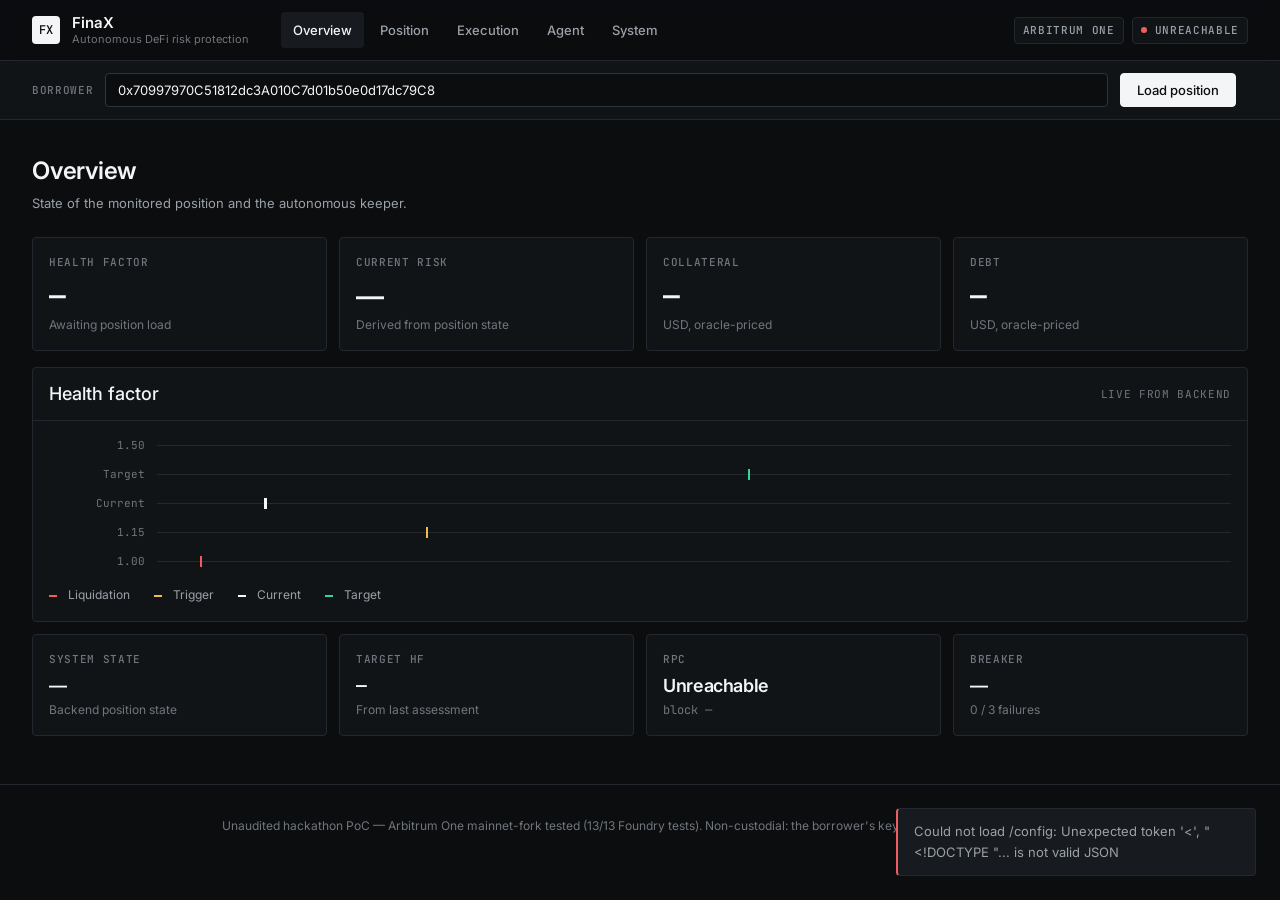
==== commit 393d8848: "feat: add agentic risk orchestration layer, hardened guardrails, and updated UI" ====
--- a/frontend/index.html
+++ b/frontend/index.html
@@ -10,59 +10,49 @@
 <meta name="theme-color" content="#0B0D0F" />
 <link rel="preconnect" href="https://fonts.googleapis.com" />
 <link rel="preconnect" href="https://fonts.gstatic.com" crossorigin />
-<link href="https://fonts.googleapis.com/css2?family=Inter:wght@400;500;600;700;800&family=JetBrains+Mono:wght@400;500;600;700&display=swap" rel="stylesheet" />
+<link href="https://fonts.googleapis.com/css2?family=Inter:wght@400;500;600&family=JetBrains+Mono:wght@400;500&display=swap" rel="stylesheet" />
 <link rel="stylesheet" href="finax.css" />
 </head>
 <body>
 
-<a href="#command-center" class="skip-link">Skip to content</a>
+<a href="#overview" class="skip-link">Skip to content</a>
 
 <!-- ============================== NAVBAR ============================== -->
 <header class="navbar">
   <div class="navbar-inner">
-    <a class="brand" href="#command-center" aria-label="FinaX home">
+    <a class="brand" href="#overview" aria-label="FinaX home">
       <span class="brand-mark" aria-hidden="true">FX</span>
       <span class="brand-text">
         <span class="brand-name">FinaX</span>
-        <span class="brand-desc">AUTONOMOUS DEFI RISK PROTECTION</span>
+        <span class="brand-desc">Autonomous DeFi risk protection</span>
       </span>
     </a>
 
     <nav class="navlinks" aria-label="Primary">
-      <a href="#command-center" data-nav="command-center">Command Center</a>
+      <a href="#overview" data-nav="overview">Overview</a>
       <a href="#position" data-nav="position">Position</a>
-      <a href="#risk" data-nav="risk">Risk</a>
-      <a href="#protection" data-nav="protection">Protection</a>
       <a href="#execution" data-nav="execution">Execution</a>
-      <a href="#security" data-nav="security">Security</a>
+      <a href="#agent" data-nav="agent">Agent</a>
       <a href="#system" data-nav="system">System</a>
-      <a href="#assistant" data-nav="assistant">Assistant</a>
     </nav>
 
     <div class="navbar-right">
-      <span class="chip">ARBITRUM ONE</span>
+      <span class="chip">Arbitrum One</span>
       <span class="chip chip-status" id="chip-system-status">
         <span class="status-dot" id="dot-system-status"></span>
-        <span id="txt-system-status">CONNECTING</span>
+        <span id="txt-system-status">Connecting</span>
       </span>
-      <button class="btn btn-primary" onclick="go('protection')">
-        <svg viewBox="0 0 24 24" width="15" height="15" fill="none" stroke="currentColor" stroke-width="2"><path d="M12 2 3 6v6c0 5 3.8 8.4 9 10 5.2-1.6 9-5 9-10V6l-9-4Z"/></svg>
-        VIEW PROTECTION
-      </button>
       <button class="btn-icon" id="btn-menu" aria-label="Toggle navigation" aria-expanded="false">
         <svg viewBox="0 0 24 24" width="20" height="20" fill="none" stroke="currentColor" stroke-width="2"><path d="M4 6h16M4 12h16M4 18h16"/></svg>
       </button>
     </div>
   </div>
   <nav class="navlinks-mobile" id="navlinks-mobile" aria-label="Primary mobile">
-    <a href="#command-center" data-nav="command-center">Command Center</a>
+    <a href="#overview" data-nav="overview">Overview</a>
     <a href="#position" data-nav="position">Position</a>
-    <a href="#risk" data-nav="risk">Risk</a>
-    <a href="#protection" data-nav="protection">Protection</a>
     <a href="#execution" data-nav="execution">Execution</a>
-    <a href="#security" data-nav="security">Security</a>
+    <a href="#agent" data-nav="agent">Agent</a>
     <a href="#system" data-nav="system">System</a>
-    <a href="#assistant" data-nav="assistant">Assistant</a>
   </nav>
 </header>
 
@@ -70,10 +60,10 @@
 <div class="breaker-banner" id="breaker-banner" role="alert" style="display:none;">
   <svg viewBox="0 0 24 24" width="18" height="18" fill="none" stroke="currentColor" stroke-width="2"><path d="M12 9v4M12 17h.01M10.3 3.6 1.8 18a2 2 0 0 0 1.7 3h17a2 2 0 0 0 1.7-3L13.7 3.6a2 2 0 0 0-3.4 0Z"/></svg>
   <div>
-    <strong>AUTONOMOUS PROTECTION PAUSED</strong>
+    <strong>Autonomous protection paused</strong>
     <span id="breaker-reason-text">Reason: —</span>
   </div>
-  <button class="btn btn-ghost btn-sm" onclick="go('system')">VIEW SYSTEM STATUS</button>
+  <button class="btn btn-ghost btn-sm" onclick="go('system')">View system status</button>
 </div>
 
 <main id="main">
@@ -81,75 +71,55 @@
   <!-- Wallet bar: shared across sections -->
   <section class="walletbar">
     <div class="walletbar-inner">
-      <label for="borrower-input" class="walletbar-label">BORROWER ADDRESS</label>
+      <label for="borrower-input" class="walletbar-label">Borrower</label>
       <input id="borrower-input" class="input mono" type="text" spellcheck="false"
              value="0x70997970C51812dc3A010C7d01b50e0d17dc79C8" placeholder="0x…" />
-      <button class="btn btn-secondary" id="btn-load" onclick="loadPosition()">LOAD POSITION</button>
+      <button class="btn btn-primary" id="btn-load" onclick="loadPosition()">Load position</button>
       <span class="walletbar-hint" id="walletbar-hint"></span>
     </div>
   </section>
 
-  <!-- ============================ 1. COMMAND CENTER ============================ -->
-  <section class="view" id="view-command-center" data-view="command-center">
+  <!-- ============================ 1. OVERVIEW ============================ -->
+  <section class="view" id="view-overview" data-view="overview">
     <div class="container">
       <div class="view-head">
-        <h1>Command Center</h1>
-        <p>System-wide state of the monitored position and the autonomous keeper.</p>
+        <h1>Overview</h1>
+        <p>State of the monitored position and the autonomous keeper.</p>
       </div>
 
       <div class="grid-12 metrics-row">
         <div class="metric-card col-3">
-          <div class="metric-label">HEALTH FACTOR</div>
+          <div class="metric-label">Health factor</div>
           <div class="metric-value mono" id="cc-hf">—</div>
           <div class="metric-sub" id="cc-hf-sub">Awaiting position load</div>
         </div>
         <div class="metric-card col-3">
-          <div class="metric-label">CURRENT RISK</div>
+          <div class="metric-label">Current risk</div>
           <div class="metric-value" id="cc-risk">—</div>
           <div class="metric-sub" id="cc-risk-sub">Derived from position state</div>
         </div>
         <div class="metric-card col-3">
-          <div class="metric-label">COLLATERAL</div>
+          <div class="metric-label">Collateral</div>
           <div class="metric-value mono" id="cc-collateral">—</div>
           <div class="metric-sub">USD, oracle-priced</div>
         </div>
         <div class="metric-card col-3">
-          <div class="metric-label">DEBT</div>
+          <div class="metric-label">Debt</div>
           <div class="metric-value mono" id="cc-debt">—</div>
           <div class="metric-sub">USD, oracle-priced</div>
         </div>
-        <div class="metric-card col-3">
-          <div class="metric-label">TARGET HF</div>
-          <div class="metric-value mono" id="cc-target">—</div>
-          <div class="metric-sub">From last assessment</div>
-        </div>
-        <div class="metric-card col-3">
-          <div class="metric-label">SYSTEM STATE</div>
-          <div class="metric-value" id="cc-state">—</div>
-          <div class="metric-sub">Backend position state</div>
-        </div>
-        <div class="metric-card col-3">
-          <div class="metric-label">RPC</div>
-          <div class="metric-value" id="cc-rpc">—</div>
-          <div class="metric-sub mono" id="cc-block">block —</div>
-        </div>
-        <div class="metric-card col-3">
-          <div class="metric-label">BREAKER</div>
-          <div class="metric-value" id="cc-breaker">—</div>
-          <div class="metric-sub" id="cc-breaker-sub">0 / 3 failures</div>
-        </div>
-      </div>
-
-      <div class="panel">
-        <div class="panel-head">
-          <h2>Health Factor</h2>
-          <span class="panel-tag">LIVE FROM BACKEND</span>
+      </div>
+
+      <div class="panel">
+        <div class="panel-head">
+          <h2>Health factor</h2>
+          <span class="panel-tag">Live from backend</span>
         </div>
         <div class="panel-body">
           <div class="hf-chart" id="hf-chart">
             <div class="hf-row"><span class="hf-row-label">1.50</span><div class="hf-row-track"></div></div>
-            <div class="hf-row"><span class="hf-row-label" id="hfc-target-label">TARGET</span><div class="hf-row-track"><div class="hf-line hf-line-target" id="hfc-target-line"></div></div></div>
-            <div class="hf-row"><span class="hf-row-label" id="hfc-current-label">CURRENT</span><div class="hf-row-track"><div class="hf-line hf-line-current" id="hfc-current-line"></div></div></div>
+            <div class="hf-row"><span class="hf-row-label" id="hfc-target-label">Target</span><div class="hf-row-track"><div class="hf-line hf-line-target" id="hfc-target-line"></div></div></div>
+            <div class="hf-row"><span class="hf-row-label" id="hfc-current-label">Current</span><div class="hf-row-track"><div class="hf-line hf-line-current" id="hfc-current-line"></div></div></div>
             <div class="hf-row"><span class="hf-row-label">1.15</span><div class="hf-row-track"><div class="hf-line hf-line-trigger"></div></div></div>
             <div class="hf-row"><span class="hf-row-label">1.00</span><div class="hf-row-track"><div class="hf-line hf-line-liq"></div></div></div>
           </div>
@@ -162,62 +132,72 @@
         </div>
       </div>
 
-      <div class="panel">
-        <div class="panel-head">
-          <h2>Demo / Simulation</h2>
-          <span class="panel-tag panel-tag-warn">DEMO / SIMULATION — NOT LIVE DATA</span>
-        </div>
-        <div class="panel-body">
-          <p class="muted">These controls illustrate the pipeline. "Run Protection Demo" calls the real backend against the wallet above; "Simulate Market Crash" is a fictional, clearly-labeled price animation and never overwrites live metrics.</p>
-          <div class="btn-row">
-            <button class="btn btn-secondary" onclick="simulateMarketCrash()">SIMULATE MARKET CRASH</button>
-            <button class="btn btn-primary" onclick="runFullCheck()">RUN PROTECTION DEMO</button>
-          </div>
-          <div class="crash-sim" id="crash-sim" style="display:none;">
-            <div class="crash-row"><span>WETH (fictional)</span><span class="mono" id="crash-price">$3,000</span></div>
-            <div class="crash-row"><span>Health Factor (fictional)</span><span class="mono" id="crash-hf">1.48</span></div>
-            <div class="crash-status" id="crash-status">—</div>
-          </div>
-        </div>
-      </div>
-    </div>
-  </section>
-
-  <!-- ============================ 2. POSITION ============================ -->
+      <div class="grid-12 metrics-row">
+        <div class="metric-card col-3">
+          <div class="metric-label">System state</div>
+          <div class="metric-value metric-value-sm" id="cc-state">—</div>
+          <div class="metric-sub">Backend position state</div>
+        </div>
+        <div class="metric-card col-3">
+          <div class="metric-label">Target HF</div>
+          <div class="metric-value metric-value-sm mono" id="cc-target">—</div>
+          <div class="metric-sub">From last assessment</div>
+        </div>
+        <div class="metric-card col-3">
+          <div class="metric-label">RPC</div>
+          <div class="metric-value metric-value-sm" id="cc-rpc">—</div>
+          <div class="metric-sub mono" id="cc-block">block —</div>
+        </div>
+        <div class="metric-card col-3">
+          <div class="metric-label">Breaker</div>
+          <div class="metric-value metric-value-sm" id="cc-breaker">—</div>
+          <div class="metric-sub" id="cc-breaker-sub">0 / 3 failures</div>
+        </div>
+      </div>
+    </div>
+  </section>
+
+  <!-- ====== 2. POSITION (account + risk + decision + reasoning) ====== -->
   <section class="view" id="view-position" data-view="position">
     <div class="container">
       <div class="view-head">
         <h1>Position</h1>
-        <p>Raw account state returned by <code class="mono">GET /positions/{borrower}</code>.</p>
-      </div>
-      <div class="panel">
-        <div class="panel-body">
-          <table class="data-table" id="position-table">
-            <tbody>
-              <tr><th>Borrower</th><td class="mono" id="pt-borrower">—</td></tr>
-              <tr><th>State</th><td id="pt-state">—</td></tr>
-              <tr><th>Health Factor</th><td class="mono" id="pt-hf">—</td></tr>
-              <tr><th>Collateral (USD)</th><td class="mono" id="pt-collateral">—</td></tr>
-              <tr><th>Debt (USD)</th><td class="mono" id="pt-debt">—</td></tr>
-              <tr><th>Has Debt</th><td class="mono" id="pt-hasdebt">—</td></tr>
-              <tr><th>Registered With Keeper</th><td class="mono" id="pt-registered">—</td></tr>
-            </tbody>
-          </table>
-        </div>
-      </div>
-    </div>
-  </section>
-
-  <!-- ============================ 3. RISK ============================ -->
-  <section class="view" id="view-risk" data-view="risk">
-    <div class="container">
-      <div class="view-head">
-        <h1>Risk Assessment</h1>
-        <p>The backend's current risk verdict for the loaded position.</p>
-      </div>
+        <p>Account state, the risk verdict, and the intervention the pipeline would take.</p>
+      </div>
+
+      <div class="btn-row">
+        <button class="btn btn-primary" id="btn-assess" onclick="runAssessmentOnly()">Run dry-run assessment</button>
+        <button class="btn btn-secondary" onclick="runFullCheck()">Execute protection</button>
+      </div>
+
       <div class="grid-12">
+        <!-- Account -->
         <div class="panel col-6">
-          <div class="panel-head"><h2>Risk Level</h2></div>
+          <div class="panel-head">
+            <h2>Account</h2>
+            <span class="panel-tag">GET /positions/{borrower}</span>
+          </div>
+          <div class="panel-body">
+            <table class="data-table" id="position-table">
+              <tbody>
+                <tr><th>Borrower</th><td class="mono" id="pt-borrower">—</td></tr>
+                <tr><th>State</th><td id="pt-state">—</td></tr>
+                <tr><th>Health factor</th><td class="mono" id="pt-hf">—</td></tr>
+                <tr><th>Collateral (USD)</th><td class="mono" id="pt-collateral">—</td></tr>
+                <tr><th>Debt (USD)</th><td class="mono" id="pt-debt">—</td></tr>
+                <tr><th>Has debt</th><td class="mono" id="pt-hasdebt">—</td></tr>
+                <tr><th>Registered</th><td class="mono" id="pt-registered">—</td></tr>
+              </tbody>
+            </table>
+          </div>
+        </div>
+
+        <!-- Risk -->
+        <div class="panel col-6">
+          <div class="panel-head">
+            <h2>Risk</h2>
+            <span class="panel-tag">Backend classification</span>
+          </div>
           <div class="panel-body">
             <div class="risk-badge" id="risk-badge">—</div>
             <table class="data-table">
@@ -228,180 +208,260 @@
                 <tr><th>State</th><td id="rk-state">—</td></tr>
               </tbody>
             </table>
-          </div>
-        </div>
-        <div class="panel col-6">
-          <div class="panel-head"><h2>Explanation</h2></div>
-          <div class="panel-body">
             <p class="explain-text" id="risk-explain">Load a position to see the backend's risk classification.</p>
           </div>
         </div>
       </div>
-    </div>
-  </section>
-
-  <!-- ============================ 4. PROTECTION ============================ -->
-  <section class="view" id="view-protection" data-view="protection">
-    <div class="container">
-      <div class="view-head">
-        <h1>Protection</h1>
-        <p>Runs <code class="mono">POST /positions/{borrower}/assessment</code> — the real risk → sizing → selection → viability pipeline.</p>
-      </div>
-
-      <div class="btn-row">
-        <button class="btn btn-secondary" id="btn-assess" onclick="runAssessmentOnly()">RUN DRY-RUN ASSESSMENT</button>
-      </div>
-
-      <div class="panel">
-        <div class="panel-head">
-          <h2>Autonomous Decision</h2>
-          <span class="panel-tag" id="decision-tag">NO ASSESSMENT YET</span>
+
+      <!-- Decision -->
+      <div class="panel">
+        <div class="panel-head">
+          <h2>Autonomous decision</h2>
+          <span class="panel-tag" id="decision-tag">No assessment yet</span>
         </div>
         <div class="panel-body">
           <table class="data-table">
             <tbody>
-              <tr><th>Risk Level</th><td id="ad-risk">—</td></tr>
+              <tr><th>Risk level</th><td id="ad-risk">—</td></tr>
               <tr><th>Target HF</th><td class="mono" id="ad-target">—</td></tr>
-              <tr><th>Optimal Repayment</th><td class="mono" id="ad-repay">—</td></tr>
-              <tr><th>Selected Collateral</th><td class="mono" id="ad-collateral">—</td></tr>
-              <tr><th>Estimated Cost</th><td class="mono" id="ad-cost">—</td></tr>
-              <tr><th>Economic Viability</th><td id="ad-viable">—</td></tr>
+              <tr><th>Optimal repayment</th><td class="mono" id="ad-repay">—</td></tr>
+              <tr><th>Selected collateral</th><td class="mono" id="ad-collateral">—</td></tr>
+              <tr><th>Estimated cost</th><td class="mono" id="ad-cost">—</td></tr>
+              <tr><th>Economic viability</th><td id="ad-viable">—</td></tr>
             </tbody>
           </table>
-        </div>
-      </div>
-
-      <div class="panel">
-        <div class="panel-head"><h2>Why This Action?</h2></div>
-        <div class="panel-body">
           <p class="explain-text" id="protection-explain">Run an assessment to see the backend's reasoning here.</p>
         </div>
       </div>
-    </div>
-  </section>
-
-  <!-- ============================ 5. EXECUTION ============================ -->
+
+      <!-- Forecast / explanation -->
+      <div class="panel">
+        <div class="panel-head">
+          <h2>Forecast</h2>
+          <span class="panel-tag">Explainability — backend is authoritative</span>
+        </div>
+        <div class="panel-body">
+          <div class="assistant-text" id="assistant-text">Load a position and run an assessment to get an explanation.</div>
+        </div>
+      </div>
+    </div>
+  </section>
+
+  <!-- ============================ 3. EXECUTION ============================ -->
   <section class="view" id="view-execution" data-view="execution">
     <div class="container">
       <div class="view-head">
         <h1>Execution</h1>
-        <p>Runs <code class="mono">POST /positions/{borrower}/protect</code> — assess → simulate → submit, exactly as the autonomous worker does it.</p>
+        <p>Runs <code class="mono">POST /positions/{borrower}/protect</code> — assess, simulate, submit, exactly as the autonomous worker does.</p>
       </div>
 
       <div class="btn-row">
-        <button class="btn btn-primary" id="btn-execute" onclick="runFullCheck()">EXECUTE PROTECTION</button>
-      </div>
-
-      <div class="panel">
-        <div class="panel-head"><h2>Protection Flow</h2></div>
+        <button class="btn btn-primary" id="btn-execute" onclick="runFullCheck()">Execute protection</button>
+      </div>
+
+      <div class="panel">
+        <div class="panel-head"><h2>Protection flow</h2></div>
         <div class="panel-body">
           <ol class="flow-steps" id="flow-steps">
-            <li class="flow-step" data-step="1"><span class="flow-num">01</span><span class="flow-name">MONITOR</span><span class="flow-desc">Read live Aave account data</span><span class="flow-status">PENDING</span></li>
-            <li class="flow-step" data-step="2"><span class="flow-num">02</span><span class="flow-name">PREDICT</span><span class="flow-desc">Dynamic HF target from volatility</span><span class="flow-status">PENDING</span></li>
-            <li class="flow-step" data-step="3"><span class="flow-num">03</span><span class="flow-name">SIZE</span><span class="flow-desc">Minimum Δd* repayment</span><span class="flow-status">PENDING</span></li>
-            <li class="flow-step" data-step="4"><span class="flow-num">04</span><span class="flow-name">CHECK</span><span class="flow-desc">Economic viability gate</span><span class="flow-status">PENDING</span></li>
-            <li class="flow-step" data-step="5"><span class="flow-num">05</span><span class="flow-name">SIMULATE</span><span class="flow-desc">Pre-flight eth_call dry-run</span><span class="flow-status">PENDING</span></li>
-            <li class="flow-step" data-step="6"><span class="flow-num">06</span><span class="flow-name">EXECUTE</span><span class="flow-desc">Broadcast the atomic transaction</span><span class="flow-status">PENDING</span></li>
-            <li class="flow-step" data-step="7"><span class="flow-num">07</span><span class="flow-name">RESTORE</span><span class="flow-desc">HF confirmed at/above target</span><span class="flow-status">PENDING</span></li>
+            <li class="flow-step" data-step="1"><span class="flow-num">01</span><span class="flow-name">Monitor</span><span class="flow-desc">Read live Aave account data</span><span class="flow-status">Pending</span></li>
+            <li class="flow-step" data-step="2"><span class="flow-num">02</span><span class="flow-name">Predict</span><span class="flow-desc">Dynamic HF target from volatility</span><span class="flow-status">Pending</span></li>
+            <li class="flow-step" data-step="3"><span class="flow-num">03</span><span class="flow-name">Size</span><span class="flow-desc">Minimum Δd* repayment</span><span class="flow-status">Pending</span></li>
+            <li class="flow-step" data-step="4"><span class="flow-num">04</span><span class="flow-name">Check</span><span class="flow-desc">Economic viability gate</span><span class="flow-status">Pending</span></li>
+            <li class="flow-step" data-step="5"><span class="flow-num">05</span><span class="flow-name">Simulate</span><span class="flow-desc">Pre-flight eth_call dry-run</span><span class="flow-status">Pending</span></li>
+            <li class="flow-step" data-step="6"><span class="flow-num">06</span><span class="flow-name">Execute</span><span class="flow-desc">Broadcast the atomic transaction</span><span class="flow-status">Pending</span></li>
+            <li class="flow-step" data-step="7"><span class="flow-num">07</span><span class="flow-name">Restore</span><span class="flow-desc">HF confirmed at or above target</span><span class="flow-status">Pending</span></li>
           </ol>
         </div>
       </div>
 
       <div class="panel">
         <div class="panel-head">
-          <h2>One Transaction. Or No Transaction.</h2>
-          <span class="panel-tag">CONTRACT-ENFORCED ATOMICITY</span>
-        </div>
-        <div class="panel-body">
-          <p class="muted">The steps below execute inside a single on-chain transaction. If any step fails the HealthGuard check, the entire transaction reverts and the position is left byte-for-byte unchanged — proven by 13/13 passing Foundry fork tests.</p>
+          <h2>One transaction, or no transaction</h2>
+          <span class="panel-tag">Contract-enforced atomicity</span>
+        </div>
+        <div class="panel-body">
+          <p class="muted">These steps execute inside a single on-chain transaction. If any step fails the HealthGuard check, the entire transaction reverts and the position is left byte-for-byte unchanged — proven by 13/13 passing Foundry fork tests.</p>
           <div class="atomic-chain" id="atomic-chain">
-            <div class="atomic-step" data-a="flashloan">FLASH LOAN</div>
-            <div class="atomic-step" data-a="repay">DEBT REPAYMENT</div>
-            <div class="atomic-step" data-a="release">COLLATERAL RELEASE</div>
-            <div class="atomic-step" data-a="swap">DEX SWAP</div>
-            <div class="atomic-step" data-a="flashrepay">FLASH REPAYMENT</div>
-            <div class="atomic-step" data-a="healthcheck">HEALTH CHECK</div>
-            <div class="atomic-step" data-a="restored">POSITION RESTORED</div>
+            <div class="atomic-step" data-a="flashloan">Flash loan</div>
+            <div class="atomic-step" data-a="repay">Debt repayment</div>
+            <div class="atomic-step" data-a="release">Collateral release</div>
+            <div class="atomic-step" data-a="swap">DEX swap</div>
+            <div class="atomic-step" data-a="flashrepay">Flash repayment</div>
+            <div class="atomic-step" data-a="healthcheck">Health check</div>
+            <div class="atomic-step" data-a="restored">Position restored</div>
           </div>
           <div class="exec-result" id="exec-result"></div>
         </div>
       </div>
-    </div>
-  </section>
-
-  <!-- ============================ 6. SECURITY ============================ -->
-  <section class="view" id="view-security" data-view="security">
+
+      <!-- Fictional price animation, fenced behind a disclosure so it never sits
+           beside live metrics. Clearly labelled; never writes to a live card. -->
+      <details class="panel disclosure">
+        <summary class="panel-head">
+          <h2>Market crash simulation</h2>
+          <span class="panel-tag panel-tag-warn">Demo — not live data</span>
+        </summary>
+        <div class="panel-body">
+          <p class="muted">A fictional price animation used to illustrate how the trigger behaves. It never overwrites live metrics.</p>
+          <div class="btn-row">
+            <button class="btn btn-secondary" onclick="simulateMarketCrash()">Simulate market crash</button>
+          </div>
+          <div class="crash-sim" id="crash-sim" style="display:none;">
+            <div class="crash-row"><span>WETH (fictional)</span><span class="mono" id="crash-price">$3,000</span></div>
+            <div class="crash-row"><span>Health factor (fictional)</span><span class="mono" id="crash-hf">1.48</span></div>
+            <div class="crash-status" id="crash-status">—</div>
+          </div>
+        </div>
+      </details>
+    </div>
+  </section>
+
+  <!-- ============================ 4. AGENT LAYER ============================ -->
+  <section class="view" id="view-agent" data-view="agent">
     <div class="container">
       <div class="view-head">
-        <h1>Security Center</h1>
-        <p>Controls that bound every action. Items marked LIVE are read from the backend just now; items marked BY DESIGN are guarantees enforced in the vault's Solidity code.</p>
-      </div>
-      <div class="grid-12 security-grid" id="security-grid">
-        <!-- populated by JS -->
-      </div>
-    </div>
-  </section>
-
-  <!-- ============================ 7. SYSTEM ============================ -->
+        <h1>Agent</h1>
+        <p>Orchestration and explanation. The backend remains authoritative — the agent holds no tool that can submit a transaction.</p>
+      </div>
+
+      <div class="agent-status-bar" id="agent-status-bar">
+        <span class="badge">Checking</span>
+      </div>
+
+      <!-- Disabled notice: replaces the whole workspace when /agent/status says off -->
+      <div class="panel" id="agent-disabled-panel" style="display:none;">
+        <div class="panel-head">
+          <h2>Agent layer disabled</h2>
+          <span class="panel-tag">GET /agent/status</span>
+        </div>
+        <div class="panel-body">
+          <p class="muted" id="agent-disabled-reason">—</p>
+          <p class="muted" style="margin-top:12px;">
+            To enable it, set <code class="mono">AGENT_ENABLED=true</code> and
+            <code class="mono">GEMINI_API_KEY</code> in the backend environment, install the optional
+            extra with <code class="mono">pip install -e ".[agent]"</code>, and restart the API.
+            Every other view is unaffected.
+          </p>
+        </div>
+      </div>
+
+      <div id="agent-workspace" style="display:none;">
+
+        <!-- Primary: chat + inbox -->
+        <div class="panel">
+          <div class="panel-head">
+            <h2>Ask the agent</h2>
+            <span class="panel-tag">POST /agent/chat — read-only tools</span>
+          </div>
+          <div class="panel-body">
+            <p class="muted">Answers come from read-only tools run against the live keeper. Figures are read back from the deterministic pipeline, never authored by the model.</p>
+            <div class="chat-log" id="agent-chat-log"></div>
+            <form class="chat-form" id="agent-chat-form" autocomplete="off">
+              <input class="input" id="agent-chat-input" type="text"
+                     placeholder="Why is this borrower at risk?" />
+              <button class="btn btn-primary" type="submit" id="agent-chat-send">Send</button>
+              <button class="btn btn-ghost" type="button" onclick="clearChat()">Clear</button>
+            </form>
+          </div>
+        </div>
+
+        <div class="panel">
+          <div class="panel-head">
+            <h2>Approval inbox</h2>
+            <span class="panel-tag">Human approval is the only write path</span>
+          </div>
+          <div class="panel-body">
+            <div class="btn-row">
+              <button class="btn btn-primary" id="btn-crew-run" onclick="runCrew()">Run crew</button>
+              <button class="btn btn-ghost" onclick="loadAgentInbox()">Refresh</button>
+              <button class="btn btn-ghost agent-panic" onclick="agentPanic()">Panic — trip breaker</button>
+            </div>
+            <div id="agent-inbox"></div>
+          </div>
+        </div>
+
+        <!-- Secondary: tuning + audit -->
+        <div class="grid-12">
+          <details class="panel disclosure col-6">
+            <summary class="panel-head">
+              <h2>Mandate tuning</h2>
+              <span class="panel-tag">Requires a new borrower signature</span>
+            </summary>
+            <div class="panel-body">
+              <p class="muted">The agent can suggest a different mandate but cannot apply one. A registered <code class="mono">RiskParams</code> is EIP-712 signed by the borrower; changing any field invalidates the signature and the vault reverts <code class="mono">BadSignature</code>.</p>
+              <div id="agent-tuning"></div>
+            </div>
+          </details>
+
+          <details class="panel disclosure col-6">
+            <summary class="panel-head">
+              <h2>Audit trail</h2>
+              <span class="panel-tag">GET /agent/audit — append-only</span>
+            </summary>
+            <div class="panel-body">
+              <div class="btn-row"><button class="btn btn-ghost btn-sm" onclick="loadAgentAudit()">Refresh</button></div>
+              <div id="agent-audit"></div>
+            </div>
+          </details>
+        </div>
+
+      </div>
+    </div>
+  </section>
+
+  <!-- ==================== 5. SYSTEM (system + security) ==================== -->
   <section class="view" id="view-system" data-view="system">
     <div class="container">
       <div class="view-head">
         <h1>System</h1>
-        <p>Keeper and backend operational state, from <code class="mono">GET /health</code>, <code class="mono">GET /metrics</code>, <code class="mono">GET /config</code>.</p>
+        <p>Keeper state and the controls that bound every action.</p>
       </div>
 
       <div class="grid-12 metrics-row">
-        <div class="metric-card col-3"><div class="metric-label">KEEPER</div><div class="metric-value" id="sys-keeper">—</div></div>
-        <div class="metric-card col-3"><div class="metric-label">RPC</div><div class="metric-value" id="sys-rpc">—</div></div>
-        <div class="metric-card col-3"><div class="metric-label">CIRCUIT BREAKER</div><div class="metric-value" id="sys-breaker">—</div></div>
-        <div class="metric-card col-3"><div class="metric-label">IN-FLIGHT</div><div class="metric-value mono" id="sys-inflight">—</div></div>
-      </div>
-
-      <div class="panel">
-        <div class="panel-head"><h2>Keeper Config</h2><span class="panel-tag">GET / PUT /config</span></div>
+        <div class="metric-card col-3"><div class="metric-label">Keeper</div><div class="metric-value metric-value-sm" id="sys-keeper">—</div></div>
+        <div class="metric-card col-3"><div class="metric-label">RPC</div><div class="metric-value metric-value-sm" id="sys-rpc">—</div></div>
+        <div class="metric-card col-3"><div class="metric-label">Circuit breaker</div><div class="metric-value metric-value-sm" id="sys-breaker">—</div></div>
+        <div class="metric-card col-3"><div class="metric-label">In-flight</div><div class="metric-value metric-value-sm mono" id="sys-inflight">—</div></div>
+      </div>
+
+      <div class="panel">
+        <div class="panel-head"><h2>Keeper config</h2><span class="panel-tag">GET / PUT /config</span></div>
         <div class="panel-body">
           <div class="config-grid">
-            <div><label class="field-label">Poll Interval (s)</label><input class="input mono" id="cfg-poll" /></div>
-            <div><label class="field-label">Breaker Threshold</label><input class="input mono" id="cfg-breaker" /></div>
-            <div><label class="field-label">Cooldown (s)</label><input class="input mono" id="cfg-cooldown" /></div>
-            <div><label class="field-label">Max Sim Bumps</label><input class="input mono" id="cfg-bumps" /></div>
+            <div><label class="field-label" for="cfg-poll">Poll interval (s)</label><input class="input mono" id="cfg-poll" /></div>
+            <div><label class="field-label" for="cfg-breaker">Breaker threshold</label><input class="input mono" id="cfg-breaker" /></div>
+            <div><label class="field-label" for="cfg-cooldown">Cooldown (s)</label><input class="input mono" id="cfg-cooldown" /></div>
+            <div><label class="field-label" for="cfg-bumps">Max sim bumps</label><input class="input mono" id="cfg-bumps" /></div>
           </div>
           <div class="toggle-row">
-            <label class="field-label">Autonomous Worker Enabled</label>
-            <button class="switch" id="cfg-auto-switch" onclick="toggleAuto()" aria-pressed="false"><span class="knob"></span></button>
+            <label class="field-label">Autonomous worker</label>
+            <button class="switch" id="cfg-auto-switch" onclick="toggleAuto()" aria-pressed="false" aria-label="Toggle autonomous worker"><span class="knob"></span></button>
           </div>
           <div class="btn-row">
-            <button class="btn btn-primary" onclick="saveConfig()">SAVE CONFIG</button>
-            <button class="btn btn-ghost" onclick="resetBreaker()">RESET BREAKER</button>
-          </div>
-        </div>
-      </div>
-
-      <div class="panel">
-        <div class="panel-head"><h2>Counters</h2></div>
+            <button class="btn btn-primary" onclick="saveConfig()">Save config</button>
+            <button class="btn btn-ghost" onclick="resetBreaker()">Reset breaker</button>
+          </div>
+        </div>
+      </div>
+
+      <div class="panel">
+        <div class="panel-head">
+          <h2>Security controls</h2>
+          <span class="panel-tag">Live values read now; by-design items enforced in Solidity</span>
+        </div>
+        <div class="panel-body">
+          <div class="grid-12 security-grid" id="security-grid">
+            <!-- populated by JS -->
+          </div>
+        </div>
+      </div>
+
+      <details class="panel disclosure">
+        <summary class="panel-head"><h2>Counters</h2><span class="panel-tag">GET /metrics</span></summary>
         <div class="panel-body">
           <table class="data-table" id="counters-table"><tbody></tbody></table>
         </div>
-      </div>
-    </div>
-  </section>
-
-  <!-- ============================ 8. AI ASSISTANT ============================ -->
-  <section class="view" id="view-assistant" data-view="assistant">
-    <div class="container">
-      <div class="view-head">
-        <h1>FinaX Assistant</h1>
-        <p>A read-only explainer over live backend state — a deterministic template, not a live model call, and never the decision-maker.</p>
-      </div>
-      <div class="panel">
-        <div class="panel-head">
-          <h2>FinaX Assistant</h2>
-          <span class="panel-tag">EXPLAINABILITY LAYER — BACKEND IS AUTHORITATIVE</span>
-        </div>
-        <div class="panel-body">
-          <div class="assistant-text" id="assistant-text">Load a position and run an assessment to get an explanation.</div>
-        </div>
-      </div>
+      </details>
     </div>
   </section>
 
--- a/frontend/finax.css
+++ b/frontend/finax.css
@@ -1,33 +1,67 @@
 /* ==========================================================================
-   FinaX — Dark Swiss DeFi Security
-   Monochrome-first, semantic color reserved for operational status only.
+   FinaX — dark operations console.
+
+   Design position: monochrome Swiss. Hierarchy comes from SIZE, SPACE and
+   WEIGHT — never from decoration. Colour carries exactly one meaning:
+   operational status. There are no gradients, glows, decorative shadows or
+   accent hues anywhere in this file, and that is deliberate.
+
+   Two rules keep it that way:
+     1. Every size, space and weight below is a token. No literal px in a
+        component rule.
+     2. `text-transform: uppercase` is permitted on SIX selectors only
+        (.metric-label, .field-label, .chip, .badge, .panel-tag,
+        .gate-check-mark) and always at --fs-label/--ls-label. Everything
+        else is sentence case.
    ========================================================================== */
 
 :root {
+  /* Surfaces */
   --background: #0B0D0F;
   --surface: #111417;
   --surface-elevated: #171B1F;
-  --border: #2A2F34;
-
+  --border: #232830;
+  --border-strong: #2E343C;
+
+  /* Text */
   --text-primary: #F4F5F6;
   --text-secondary: #9AA1A8;
   --text-muted: #6F767D;
 
-  --accent: #D1D5DB;
-
+  /* Status — operational meaning only, never decoration */
   --success: #36D399;
   --warning: #F2B84B;
   --danger: #F05D5E;
-
-  --success-bg: rgba(54, 211, 153, 0.12);
-  --warning-bg: rgba(242, 184, 75, 0.12);
-  --danger-bg: rgba(240, 93, 94, 0.12);
+  --success-bg: rgba(54, 211, 153, 0.10);
+  --warning-bg: rgba(242, 184, 75, 0.10);
+  --danger-bg: rgba(240, 93, 94, 0.10);
+
+  /* Type — 6 steps, no half-pixels */
+  --fs-label: 11px;
+  --fs-sm: 12px;
+  --fs-body: 13px;
+  --fs-md: 15px;
+  --fs-h2: 18px;
+  --fs-h1: 24px;
+  --fs-metric: 28px;
+
+  /* Weight — three */
+  --fw-normal: 400;
+  --fw-medium: 500;
+  --fw-semi: 600;
+
+  /* Letter-spacing — two */
+  --ls-none: 0;
+  --ls-label: 0.06em;
+
+  /* Space — 4px base */
+  --s1: 4px;  --s2: 8px;  --s3: 12px; --s4: 16px;
+  --s5: 24px; --s6: 32px; --s7: 48px;
 
   --radius: 4px;
   --font-display: "Inter", -apple-system, BlinkMacSystemFont, "Segoe UI", sans-serif;
   --font-mono: "JetBrains Mono", ui-monospace, SFMono-Regular, Menlo, monospace;
-
-  --motion: 200ms;
+  --motion: 160ms;
 }
 
 *, *::before, *::after { box-sizing: border-box; margin: 0; padding: 0; }
@@ -36,24 +70,30 @@
   background: var(--background);
   color: var(--text-primary);
   font-family: var(--font-display);
-  font-size: 14px;
-  line-height: 1.5;
+  font-size: var(--fs-body);
+  font-weight: var(--fw-normal);
+  line-height: 1.55;
+  letter-spacing: var(--ls-none);
   min-height: 100dvh;
   -webkit-font-smoothing: antialiased;
 }
 
 .mono { font-family: var(--font-mono); }
-code.mono { background: var(--surface-elevated); padding: 1px 6px; border-radius: var(--radius); border: 1px solid var(--border); font-size: 12px; }
+code.mono {
+  background: var(--surface-elevated); padding: 1px var(--s1);
+  border-radius: var(--radius); border: 1px solid var(--border);
+  font-size: var(--fs-sm);
+}
 
 .skip-link {
   position: absolute; left: -999px; top: 0; z-index: 100;
   background: var(--surface-elevated); color: var(--text-primary);
-  padding: 10px 16px; border: 1px solid var(--border);
-}
-.skip-link:focus { left: 8px; top: 8px; }
+  padding: var(--s3) var(--s4); border: 1px solid var(--border);
+}
+.skip-link:focus { left: var(--s2); top: var(--s2); }
 
 a { color: inherit; }
-:focus-visible { outline: 2px solid var(--text-primary); outline-offset: 2px; }
+:focus-visible { outline: 2px solid var(--text-secondary); outline-offset: 2px; }
 
 /* ── Navbar ──────────────────────────────────────────────────────────── */
 
@@ -64,116 +104,136 @@
   border-bottom: 1px solid var(--border);
 }
 .navbar-inner {
-  max-width: 1440px; margin: 0 auto;
-  display: flex; align-items: center; gap: 28px;
-  padding: 14px 32px;
-}
-.brand { display: flex; align-items: center; gap: 10px; text-decoration: none; }
+  max-width: 1280px; margin: 0 auto;
+  display: flex; align-items: center; gap: var(--s6);
+  padding: var(--s3) var(--s6);
+}
+.brand { display: flex; align-items: center; gap: var(--s3); text-decoration: none; }
 .brand-mark {
-  width: 32px; height: 32px; display: flex; align-items: center; justify-content: center;
+  width: 28px; height: 28px; display: flex; align-items: center; justify-content: center;
   background: var(--text-primary); color: var(--background);
-  font-family: var(--font-mono); font-weight: 700; font-size: 12px;
+  font-family: var(--font-mono); font-weight: var(--fw-medium); font-size: var(--fs-sm);
   border-radius: var(--radius); flex-shrink: 0;
 }
-.brand-text { display: flex; flex-direction: column; line-height: 1.2; }
-.brand-name { font-weight: 700; font-size: 16px; letter-spacing: -0.01em; }
-.brand-desc { font-size: 9.5px; color: var(--text-muted); font-family: var(--font-mono); letter-spacing: 0.06em; }
-
-.navlinks { display: flex; gap: 4px; flex: 1; }
+.brand-text { display: flex; flex-direction: column; line-height: 1.25; }
+.brand-name { font-weight: var(--fw-semi); font-size: var(--fs-md); }
+.brand-desc { font-size: var(--fs-label); color: var(--text-muted); }
+
+.navlinks { display: flex; gap: var(--s1); flex: 1; }
 .navlinks a {
-  padding: 8px 12px; font-size: 13px; font-weight: 500; color: var(--text-secondary);
-  text-decoration: none; border-radius: var(--radius); transition: color var(--motion) ease, background var(--motion) ease;
+  padding: var(--s2) var(--s3); font-size: var(--fs-body); font-weight: var(--fw-medium);
+  color: var(--text-secondary); text-decoration: none; border-radius: var(--radius);
+  transition: color var(--motion) ease, background var(--motion) ease; white-space: nowrap;
+}
+.navlinks a:hover { color: var(--text-primary); background: var(--surface); }
+.navlinks a.active { color: var(--text-primary); background: var(--surface-elevated); }
+
+.navbar-right { display: flex; align-items: center; gap: var(--s2); }
+
+/* ── Chips & badges (uppercase permitted) ────────────────────────────── */
+
+.chip {
+  display: inline-flex; align-items: center; gap: var(--s2);
+  padding: var(--s1) var(--s2); border-radius: var(--radius);
+  border: 1px solid var(--border); background: var(--surface);
+  font-family: var(--font-mono); font-size: var(--fs-label); font-weight: var(--fw-medium);
+  color: var(--text-secondary); letter-spacing: var(--ls-label);
+  text-transform: uppercase; white-space: nowrap;
+}
+.status-dot { width: 6px; height: 6px; border-radius: 50%; background: var(--text-muted); flex-shrink: 0; }
+.chip-status.ok .status-dot { background: var(--success); }
+.chip-status.warn .status-dot { background: var(--warning); }
+.chip-status.bad .status-dot { background: var(--danger); }
+
+.badge {
+  display: inline-flex; align-items: center; gap: var(--s1);
+  padding: 3px var(--s2); border-radius: var(--radius);
+  font-family: var(--font-mono); font-size: var(--fs-label); font-weight: var(--fw-medium);
+  letter-spacing: var(--ls-label); text-transform: uppercase;
+  border: 1px solid var(--border); color: var(--text-secondary); background: var(--surface-elevated);
+}
+.badge-safe { color: var(--success); border-color: var(--success); background: var(--success-bg); }
+.badge-warn { color: var(--warning); border-color: var(--warning); background: var(--warning-bg); }
+.badge-danger { color: var(--danger); border-color: var(--danger); background: var(--danger-bg); }
+
+/* ── Buttons ─────────────────────────────────────────────────────────── */
+
+.btn {
+  display: inline-flex; align-items: center; gap: var(--s2);
+  padding: var(--s2) var(--s4); border-radius: var(--radius);
+  border: 1px solid var(--border-strong); background: var(--surface);
+  color: var(--text-primary); font-family: var(--font-display);
+  font-size: var(--fs-body); font-weight: var(--fw-medium);
+  cursor: pointer; transition: background var(--motion) ease, border-color var(--motion) ease;
   white-space: nowrap;
-}
-.navlinks a:hover { color: var(--text-primary); background: var(--surface-elevated); }
-.navlinks a.active { color: var(--text-primary); background: var(--surface-elevated); }
-
-.navbar-right { display: flex; align-items: center; gap: 10px; }
-
-.chip {
-  display: inline-flex; align-items: center; gap: 6px;
-  padding: 6px 10px; border-radius: var(--radius);
-  border: 1px solid var(--border); background: var(--surface);
-  font-family: var(--font-mono); font-size: 11px; font-weight: 600;
-  color: var(--text-secondary); letter-spacing: 0.03em; white-space: nowrap;
-}
-.status-dot { width: 6px; height: 6px; border-radius: 50%; background: var(--text-muted); flex-shrink: 0; }
-.chip-status.ok .status-dot { background: var(--success); box-shadow: 0 0 0 3px var(--success-bg); }
-.chip-status.warn .status-dot { background: var(--warning); box-shadow: 0 0 0 3px var(--warning-bg); }
-.chip-status.bad .status-dot { background: var(--danger); box-shadow: 0 0 0 3px var(--danger-bg); }
-
-.btn {
-  display: inline-flex; align-items: center; gap: 7px;
-  padding: 9px 16px; border-radius: var(--radius);
-  border: 1px solid var(--border); background: var(--surface);
-  color: var(--text-primary); font-family: var(--font-display);
-  font-size: 12.5px; font-weight: 600; letter-spacing: 0.02em;
-  cursor: pointer; transition: all var(--motion) ease; white-space: nowrap;
 }
 .btn:hover:not(:disabled) { background: var(--surface-elevated); border-color: var(--text-muted); }
 .btn:disabled { opacity: 0.45; cursor: not-allowed; }
 .btn-primary { background: var(--text-primary); color: var(--background); border-color: var(--text-primary); }
-.btn-primary:hover:not(:disabled) { background: #d8dadd; }
+.btn-primary:hover:not(:disabled) { background: #FFFFFF; border-color: #FFFFFF; }
 .btn-secondary { background: var(--surface-elevated); }
-.btn-ghost { background: transparent; }
-.btn-sm { padding: 6px 12px; font-size: 11.5px; }
-.btn-block { width: 100%; justify-content: center; }
-.btn-row { display: flex; gap: 10px; flex-wrap: wrap; margin: 16px 0; }
+.btn-ghost { background: transparent; border-color: var(--border); color: var(--text-secondary); }
+.btn-ghost:hover:not(:disabled) { color: var(--text-primary); }
+.btn-sm { padding: var(--s1) var(--s3); font-size: var(--fs-sm); }
+.btn-row { display: flex; gap: var(--s2); flex-wrap: wrap; margin: var(--s4) 0; }
 
 .btn-icon {
   display: none; align-items: center; justify-content: center;
-  width: 36px; height: 36px; border-radius: var(--radius);
+  width: 34px; height: 34px; border-radius: var(--radius);
   border: 1px solid var(--border); background: var(--surface); color: var(--text-primary);
   cursor: pointer;
 }
 
-.navlinks-mobile { display: none; flex-direction: column; padding: 8px 16px 16px; border-top: 1px solid var(--border); }
-.navlinks-mobile a { padding: 10px 8px; color: var(--text-secondary); text-decoration: none; font-size: 14px; border-bottom: 1px solid var(--border); }
+.navlinks-mobile { display: none; flex-direction: column; padding: var(--s2) var(--s4) var(--s4); border-top: 1px solid var(--border); }
+.navlinks-mobile a { padding: var(--s3) var(--s2); color: var(--text-secondary); text-decoration: none; font-size: var(--fs-md); border-bottom: 1px solid var(--border); }
 .navlinks-mobile a.active { color: var(--text-primary); }
 
 /* ── Breaker banner ──────────────────────────────────────────────────── */
 
 .breaker-banner {
-  display: flex; align-items: center; gap: 14px;
-  max-width: 1440px; margin: 0 auto; padding: 12px 32px;
+  display: flex; align-items: center; gap: var(--s4);
+  max-width: 1280px; margin: 0 auto; padding: var(--s3) var(--s6);
   background: var(--danger-bg); border-bottom: 1px solid var(--danger);
-  color: var(--text-primary);
-}
-.breaker-banner strong { display: block; font-size: 13px; letter-spacing: 0.02em; }
-.breaker-banner span#breaker-reason-text { font-size: 12px; color: var(--text-secondary); }
+}
+.breaker-banner strong { display: block; font-size: var(--fs-body); font-weight: var(--fw-semi); }
+.breaker-banner span#breaker-reason-text { font-size: var(--fs-sm); color: var(--text-secondary); }
 .breaker-banner > div { flex: 1; }
 
 /* ── Wallet bar ──────────────────────────────────────────────────────── */
 
 .walletbar { border-bottom: 1px solid var(--border); background: var(--surface); }
 .walletbar-inner {
-  max-width: 1440px; margin: 0 auto; padding: 16px 32px;
-  display: flex; align-items: center; gap: 12px; flex-wrap: wrap;
-}
-.walletbar-label { font-size: 10.5px; font-weight: 700; color: var(--text-muted); letter-spacing: 0.06em; white-space: nowrap; }
-.walletbar-hint { font-size: 12px; color: var(--text-muted); }
+  max-width: 1280px; margin: 0 auto; padding: var(--s3) var(--s6);
+  display: flex; align-items: center; gap: var(--s3); flex-wrap: wrap;
+}
+.walletbar-label {
+  font-family: var(--font-mono); font-size: var(--fs-label); font-weight: var(--fw-medium);
+  color: var(--text-muted); letter-spacing: var(--ls-label); text-transform: uppercase;
+  white-space: nowrap;
+}
+.walletbar-hint { font-size: var(--fs-sm); color: var(--text-muted); }
 
 .input {
-  padding: 9px 12px; border-radius: var(--radius);
-  border: 1px solid var(--border); background: var(--background);
-  color: var(--text-primary); font-size: 13px; outline: none;
-  min-width: 320px; flex: 1;
+  padding: var(--s2) var(--s3); border-radius: var(--radius);
+  border: 1px solid var(--border-strong); background: var(--background);
+  color: var(--text-primary); font-size: var(--fs-body); font-family: inherit;
+  outline: none; min-width: 300px; flex: 1;
   transition: border-color var(--motion) ease;
 }
 .input:focus { border-color: var(--text-secondary); }
+.input::placeholder { color: var(--text-muted); }
 
 /* ── Layout ──────────────────────────────────────────────────────────── */
 
-.container { max-width: 1440px; margin: 0 auto; padding: 32px; }
+.container { max-width: 1280px; margin: 0 auto; padding: var(--s6); }
 .view { display: none; }
-.view.active { display: block; animation: fadein var(--motion) ease; }
-@keyframes fadein { from { opacity: 0; transform: translateY(4px); } to { opacity: 1; transform: translateY(0); } }
-
-.view-head { margin-bottom: 24px; }
-.view-head h1 { font-size: 22px; font-weight: 700; letter-spacing: -0.01em; margin-bottom: 6px; }
-.view-head p { font-size: 13px; color: var(--text-secondary); }
-
-.grid-12 { display: grid; grid-template-columns: repeat(12, 1fr); gap: 14px; }
+.view.active { display: block; }
+
+.view-head { margin-bottom: var(--s5); }
+.view-head h1 { font-size: var(--fs-h1); font-weight: var(--fw-semi); letter-spacing: -0.01em; margin-bottom: var(--s1); }
+.view-head p { font-size: var(--fs-body); color: var(--text-secondary); max-width: 68ch; }
+
+.grid-12 { display: grid; grid-template-columns: repeat(12, 1fr); gap: var(--s3); }
 .col-3 { grid-column: span 3; }
 .col-6 { grid-column: span 6; }
 .col-12 { grid-column: span 12; }
@@ -186,326 +246,388 @@
 @media (max-width: 640px) {
   .grid-12 { grid-template-columns: repeat(4, 1fr); }
   .col-3, .col-6 { grid-column: span 4; }
+  .container { padding: var(--s4); }
 }
 
 /* ── Metric cards ────────────────────────────────────────────────────── */
 
-.metrics-row { margin-bottom: 20px; }
+.metrics-row { margin-bottom: var(--s4); }
 .metric-card {
   background: var(--surface); border: 1px solid var(--border); border-radius: var(--radius);
-  padding: 16px 18px;
-}
-.metric-label { font-size: 10.5px; font-weight: 700; color: var(--text-muted); letter-spacing: 0.06em; margin-bottom: 8px; }
-.metric-value { font-size: 22px; font-weight: 700; letter-spacing: -0.01em; }
-.metric-sub { font-size: 11.5px; color: var(--text-muted); margin-top: 4px; }
+  padding: var(--s4);
+}
+.metric-label {
+  font-family: var(--font-mono); font-size: var(--fs-label); font-weight: var(--fw-medium);
+  color: var(--text-muted); letter-spacing: var(--ls-label); text-transform: uppercase;
+  margin-bottom: var(--s2);
+}
+.metric-value { font-size: var(--fs-metric); font-weight: var(--fw-semi); letter-spacing: -0.02em; line-height: 1.15; }
+.metric-value-sm { font-size: var(--fs-h2); }
+.metric-sub { font-size: var(--fs-sm); color: var(--text-muted); margin-top: var(--s1); }
 
 /* ── Panels ──────────────────────────────────────────────────────────── */
 
-.panel { background: var(--surface); border: 1px solid var(--border); border-radius: var(--radius); margin-bottom: 20px; }
+.panel {
+  background: var(--surface); border: 1px solid var(--border); border-radius: var(--radius);
+  margin-bottom: var(--s3);
+}
 .panel-head {
-  display: flex; align-items: center; justify-content: space-between; gap: 10px;
-  padding: 14px 18px; border-bottom: 1px solid var(--border);
-}
-.panel-head h2 { font-size: 13.5px; font-weight: 700; letter-spacing: 0.01em; }
+  display: flex; align-items: center; justify-content: space-between; gap: var(--s3);
+  padding: var(--s3) var(--s4); border-bottom: 1px solid var(--border);
+}
+.panel-head h2 { font-size: var(--fs-h2); font-weight: var(--fw-medium); }
+/* Provenance, not a heading: real engineering detail, kept but never competing. */
 .panel-tag {
-  font-family: var(--font-mono); font-size: 10px; font-weight: 600;
-  color: var(--text-muted); letter-spacing: 0.05em;
-  border: 1px solid var(--border); border-radius: var(--radius); padding: 3px 8px;
-}
-.panel-tag-warn { color: var(--warning); border-color: var(--warning); }
-.panel-body { padding: 18px; }
-.muted { color: var(--text-secondary); font-size: 12.5px; line-height: 1.6; }
+  font-family: var(--font-mono); font-size: var(--fs-label); font-weight: var(--fw-normal);
+  color: var(--text-muted); letter-spacing: var(--ls-label); text-transform: uppercase;
+  text-align: right;
+}
+.panel-tag-warn { color: var(--warning); }
+.panel-body { padding: var(--s4); }
+.muted { color: var(--text-secondary); font-size: var(--fs-body); line-height: 1.65; }
+
+/* Collapsible panel: <details class="panel disclosure"><summary class="panel-head"> */
+.disclosure > summary { cursor: pointer; list-style: none; }
+.disclosure > summary::-webkit-details-marker { display: none; }
+.disclosure > summary::after {
+  content: "+"; font-family: var(--font-mono); font-size: var(--fs-md);
+  color: var(--text-muted); flex-shrink: 0;
+}
+.disclosure[open] > summary::after { content: "−"; }
+.disclosure > summary:hover h2 { color: var(--text-primary); }
+.disclosure:not([open]) > summary { border-bottom: none; }
 
 /* ── Data table ──────────────────────────────────────────────────────── */
 
 .data-table { width: 100%; border-collapse: collapse; }
-.data-table th, .data-table td { text-align: left; padding: 10px 4px; font-size: 13px; border-bottom: 1px solid var(--border); }
-.data-table th { color: var(--text-muted); font-weight: 600; width: 220px; }
+.data-table th, .data-table td {
+  text-align: left; padding: var(--s3) 0; font-size: var(--fs-body);
+  border-bottom: 1px solid var(--border);
+}
+.data-table th { color: var(--text-muted); font-weight: var(--fw-normal); width: 200px; }
+.data-table td { color: var(--text-primary); }
 .data-table tr:last-child th, .data-table tr:last-child td { border-bottom: none; }
 
-/* ── Status badges (state labels; never color-only) ─────────────────── */
-
-.badge {
-  display: inline-flex; align-items: center; gap: 6px;
-  padding: 4px 10px; border-radius: var(--radius);
-  font-size: 11px; font-weight: 700; letter-spacing: 0.04em;
-  border: 1px solid var(--border); color: var(--text-secondary); background: var(--surface-elevated);
-}
-.badge::before { content: "●"; font-size: 8px; }
-.badge-safe { color: var(--success); border-color: var(--success); background: var(--success-bg); }
-.badge-warn { color: var(--warning); border-color: var(--warning); background: var(--warning-bg); }
-.badge-danger { color: var(--danger); border-color: var(--danger); background: var(--danger-bg); }
-
 /* ── HF chart ────────────────────────────────────────────────────────── */
 
-.hf-chart { display: flex; flex-direction: column; gap: 10px; margin-bottom: 14px; }
-.hf-row { display: grid; grid-template-columns: 80px 1fr; align-items: center; gap: 10px; }
-.hf-row-label { font-family: var(--font-mono); font-size: 10.5px; color: var(--text-muted); text-align: right; }
-.hf-row-track { position: relative; height: 2px; background: var(--border); }
-.hf-line { position: absolute; top: -5px; width: 2px; height: 12px; transition: left var(--motion) ease; }
+.hf-chart { display: flex; flex-direction: column; gap: var(--s3); margin-bottom: var(--s4); }
+.hf-row { display: grid; grid-template-columns: 96px 1fr; align-items: center; gap: var(--s3); }
+.hf-row-label { font-family: var(--font-mono); font-size: var(--fs-label); color: var(--text-muted); text-align: right; }
+.hf-row-track { position: relative; height: 1px; background: var(--border); }
+.hf-line { position: absolute; top: -5px; width: 2px; height: 11px; transition: left var(--motion) ease; }
 .hf-line-liq { left: 4%; background: var(--danger); }
 .hf-line-trigger { left: 25%; background: var(--warning); }
 .hf-line-current { left: 10%; background: var(--text-primary); width: 3px; }
 .hf-line-target { left: 55%; background: var(--success); }
-.hf-legend { display: flex; gap: 18px; font-size: 11.5px; color: var(--text-secondary); flex-wrap: wrap; }
-.hf-legend i { display: inline-block; width: 8px; height: 8px; margin-right: 5px; border-radius: 1px; }
+.hf-legend { display: flex; gap: var(--s5); font-size: var(--fs-sm); color: var(--text-secondary); flex-wrap: wrap; }
+.hf-legend i { display: inline-block; width: 8px; height: 2px; margin-right: var(--s2); vertical-align: middle; }
 .dot-liq { background: var(--danger); }
 .dot-trigger { background: var(--warning); }
 .dot-current { background: var(--text-primary); }
 .dot-target { background: var(--success); }
 
-/* ── Risk badge ──────────────────────────────────────────────────────── */
+/* ── Risk badge & explanation ────────────────────────────────────────── */
 
 .risk-badge {
-  display: inline-block; padding: 10px 18px; border-radius: var(--radius);
-  font-size: 16px; font-weight: 800; letter-spacing: 0.03em;
-  border: 1px solid var(--border); margin-bottom: 16px;
-}
-
-.explain-text { font-size: 13.5px; line-height: 1.7; color: var(--text-secondary); white-space: pre-line; }
+  display: inline-block; padding: var(--s2) var(--s4); border-radius: var(--radius);
+  font-size: var(--fs-h2); font-weight: var(--fw-semi);
+  border: 1px solid var(--border); margin-bottom: var(--s4);
+}
+.explain-text {
+  font-size: var(--fs-body); line-height: 1.7; color: var(--text-secondary);
+  margin-top: var(--s4); max-width: 78ch;
+}
 
 /* ── Flow steps (Execution) ──────────────────────────────────────────── */
 
 .flow-steps { list-style: none; display: flex; flex-direction: column; }
 .flow-step {
-  display: grid; grid-template-columns: 40px 90px 1fr auto; align-items: center; gap: 14px;
-  padding: 12px 4px; border-bottom: 1px solid var(--border);
+  display: grid; grid-template-columns: 32px 96px 1fr auto; align-items: center; gap: var(--s3);
+  padding: var(--s3) 0; border-bottom: 1px solid var(--border);
 }
 .flow-step:last-child { border-bottom: none; }
-.flow-num { font-family: var(--font-mono); color: var(--text-muted); font-size: 12px; }
-.flow-name { font-weight: 700; font-size: 12.5px; letter-spacing: 0.03em; }
-.flow-desc { font-size: 12px; color: var(--text-secondary); }
+.flow-num { font-family: var(--font-mono); color: var(--text-muted); font-size: var(--fs-sm); }
+.flow-name { font-weight: var(--fw-medium); font-size: var(--fs-body); }
+.flow-desc { font-size: var(--fs-sm); color: var(--text-muted); }
 .flow-status {
-  font-family: var(--font-mono); font-size: 10.5px; font-weight: 700; letter-spacing: 0.04em;
-  padding: 3px 8px; border-radius: var(--radius); border: 1px solid var(--border); color: var(--text-muted);
-  white-space: nowrap;
-}
-.flow-step.active .flow-status { color: var(--text-primary); border-color: var(--text-primary); }
+  font-family: var(--font-mono); font-size: var(--fs-label); font-weight: var(--fw-medium);
+  letter-spacing: var(--ls-label); text-transform: uppercase;
+  padding: 2px var(--s2); border-radius: var(--radius); border: 1px solid var(--border);
+  color: var(--text-muted); white-space: nowrap;
+}
+.flow-step.active .flow-status { color: var(--text-primary); border-color: var(--text-secondary); }
 .flow-step.done .flow-status { color: var(--success); border-color: var(--success); background: var(--success-bg); }
 .flow-step.declined .flow-status { color: var(--warning); border-color: var(--warning); background: var(--warning-bg); }
 .flow-step.failed .flow-status { color: var(--danger); border-color: var(--danger); background: var(--danger-bg); }
-.flow-step.skipped .flow-status { opacity: 0.5; }
+.flow-step.skipped { opacity: 0.45; }
+
+@media (max-width: 640px) {
+  .flow-step { grid-template-columns: 32px 1fr auto; }
+  .flow-desc { display: none; }
+}
 
 /* ── Atomic chain ────────────────────────────────────────────────────── */
 
-.atomic-chain { display: flex; flex-direction: column; gap: 0; margin: 16px 0; max-width: 420px; }
+.atomic-chain { display: flex; flex-direction: column; margin: var(--s4) 0; max-width: 400px; }
 .atomic-step {
-  padding: 10px 14px; border: 1px solid var(--border); border-bottom: none;
-  font-family: var(--font-mono); font-size: 11.5px; font-weight: 600; letter-spacing: 0.03em;
-  color: var(--text-muted); position: relative;
-}
-.atomic-step:last-child { border-bottom: 1px solid var(--border); }
-.atomic-step::after { content: ""; position: absolute; left: 14px; bottom: -1px; }
+  padding: var(--s2) var(--s3); border: 1px solid var(--border); border-bottom: none;
+  font-family: var(--font-mono); font-size: var(--fs-sm);
+  color: var(--text-muted);
+}
+.atomic-step:first-child { border-top-left-radius: var(--radius); border-top-right-radius: var(--radius); }
+.atomic-step:last-child {
+  border-bottom: 1px solid var(--border);
+  border-bottom-left-radius: var(--radius); border-bottom-right-radius: var(--radius);
+}
 .atomic-step.ok { color: var(--success); background: var(--success-bg); }
 .atomic-step.fail { color: var(--danger); background: var(--danger-bg); }
-.atomic-step.pending { color: var(--text-secondary); }
-
-.exec-result { margin-top: 14px; padding: 14px; border: 1px solid var(--border); border-radius: var(--radius); font-size: 13px; color: var(--text-secondary); display: none; }
+.atomic-step.pending { color: var(--text-muted); }
+
+.exec-result {
+  margin-top: var(--s4); padding: var(--s3) var(--s4);
+  border: 1px solid var(--border); border-radius: var(--radius);
+  font-size: var(--fs-body); line-height: 1.65; color: var(--text-secondary); display: none;
+}
 .exec-result.show { display: block; }
 
 /* ── Security grid ───────────────────────────────────────────────────── */
 
 .security-grid .sec-item {
   grid-column: span 4;
-  background: var(--surface); border: 1px solid var(--border); border-radius: var(--radius);
-  padding: 14px 16px;
+  background: var(--surface-elevated); border: 1px solid var(--border); border-radius: var(--radius);
+  padding: var(--s3);
 }
 @media (max-width: 1080px) { .security-grid .sec-item { grid-column: span 4; } }
-@media (max-width: 640px) { .security-grid .sec-item { grid-column: span 4; } }
-.sec-item-head { display: flex; justify-content: space-between; align-items: center; margin-bottom: 8px; }
-.sec-item-name { font-size: 11.5px; font-weight: 700; letter-spacing: 0.03em; color: var(--text-secondary); }
-.sec-item-src { font-family: var(--font-mono); font-size: 9px; color: var(--text-muted); border: 1px solid var(--border); border-radius: var(--radius); padding: 1px 5px; }
-
-/* ── Config grid ─────────────────────────────────────────────────────── */
-
-.config-grid { display: grid; grid-template-columns: repeat(4, 1fr); gap: 14px; margin-bottom: 14px; }
+.sec-item-head { display: flex; justify-content: space-between; align-items: center; gap: var(--s2); margin-bottom: var(--s2); }
+.sec-item-name { font-size: var(--fs-sm); font-weight: var(--fw-medium); color: var(--text-secondary); }
+.sec-item-src { font-family: var(--font-mono); font-size: var(--fs-label); color: var(--text-muted); }
+
+/* ── Config ──────────────────────────────────────────────────────────── */
+
+.config-grid { display: grid; grid-template-columns: repeat(4, 1fr); gap: var(--s3); margin-bottom: var(--s4); }
 @media (max-width: 640px) { .config-grid { grid-template-columns: 1fr 1fr; } }
-.field-label { display: block; font-size: 10.5px; font-weight: 700; color: var(--text-muted); letter-spacing: 0.05em; margin-bottom: 6px; }
+.field-label {
+  display: block; font-family: var(--font-mono); font-size: var(--fs-label);
+  font-weight: var(--fw-medium); color: var(--text-muted);
+  letter-spacing: var(--ls-label); text-transform: uppercase; margin-bottom: var(--s2);
+}
 .config-grid .input { width: 100%; min-width: 0; }
 
-.toggle-row { display: flex; align-items: center; justify-content: space-between; margin: 14px 0; max-width: 320px; }
+.toggle-row { display: flex; align-items: center; justify-content: space-between; margin: var(--s4) 0; max-width: 300px; }
 .switch {
-  position: relative; width: 40px; height: 22px; border-radius: 999px;
-  background: var(--border); border: none; cursor: pointer; padding: 0;
+  position: relative; width: 38px; height: 21px; border-radius: 999px;
+  background: var(--border-strong); border: none; cursor: pointer; padding: 0;
+  transition: background var(--motion) ease;
 }
 .switch[aria-pressed="true"] { background: var(--success); }
-.switch .knob { position: absolute; top: 2px; left: 2px; width: 18px; height: 18px; border-radius: 50%; background: var(--text-primary); transition: left var(--motion) ease; }
-.switch[aria-pressed="true"] .knob { left: 20px; background: var(--background); }
-
-/* ── Crash sim ───────────────────────────────────────────────────────── */
-
-.crash-sim { margin-top: 14px; border: 1px dashed var(--warning); border-radius: var(--radius); padding: 14px; background: var(--warning-bg); }
-.crash-row { display: flex; justify-content: space-between; font-size: 13px; padding: 4px 0; }
-.crash-status { margin-top: 8px; font-size: 12px; color: var(--warning); font-weight: 600; }
-
-/* ── Assistant ───────────────────────────────────────────────────────── */
-
-.assistant-text { font-size: 14px; line-height: 1.8; color: var(--text-secondary); }
-
-.asst-hero {
-  background: var(--surface-elevated);
-  border: 1px solid var(--border);
-  border-radius: var(--radius);
-  padding: 16px 20px;
-  margin-bottom: 20px;
-  display: flex;
-  justify-content: space-between;
-  align-items: center;
-  flex-wrap: wrap;
-  gap: 12px;
-}
-.asst-hero-left { display: flex; flex-direction: column; gap: 4px; }
-.asst-hero-title { font-size: 16px; font-weight: 700; color: var(--text-primary); }
-.asst-hero-desc { font-size: 13px; color: var(--text-secondary); }
-
-.asst-grid-3 {
-  display: grid;
-  grid-template-columns: repeat(3, 1fr);
-  gap: 14px;
-  margin-bottom: 20px;
-}
-@media (max-width: 768px) { .asst-grid-3 { grid-template-columns: 1fr; } }
-
-.asst-card {
-  background: var(--surface);
-  border: 1px solid var(--border);
-  border-radius: var(--radius);
-  padding: 16px;
-}
-.asst-card-title {
-  font-size: 11px;
-  font-weight: 700;
-  color: var(--text-muted);
-  letter-spacing: 0.05em;
-  text-transform: uppercase;
-  margin-bottom: 8px;
-}
-.asst-card-val {
-  font-size: 20px;
-  font-weight: 700;
-  font-family: var(--font-mono);
-  color: var(--text-primary);
-}
-.asst-card-sub {
-  font-size: 12px;
-  color: var(--text-secondary);
-  margin-top: 4px;
-}
-
-.asst-section-title {
-  font-size: 13px;
-  font-weight: 700;
-  letter-spacing: 0.05em;
-  text-transform: uppercase;
-  color: var(--text-muted);
-  margin: 24px 0 12px 0;
-  display: flex;
-  align-items: center;
-  gap: 8px;
-}
-
-/* Comparison Table */
-.asst-table-wrap {
-  overflow-x: auto;
-  margin-bottom: 20px;
-  border: 1px solid var(--border);
-  border-radius: var(--radius);
-}
-.asst-table {
-  width: 100%;
-  border-collapse: collapse;
-  font-size: 13px;
-  text-align: left;
-}
-.asst-table th, .asst-table td {
-  padding: 12px 16px;
-  border-bottom: 1px solid var(--border);
-}
-.asst-table th {
-  background: var(--surface-elevated);
-  font-size: 11px;
-  font-weight: 700;
-  color: var(--text-muted);
-  text-transform: uppercase;
-  letter-spacing: 0.04em;
-}
-.asst-table tr:last-child td { border-bottom: none; }
-.asst-table tr:hover td { background: rgba(255, 255, 255, 0.02); }
-
-/* Plan Timeline */
-.asst-plan-list {
-  display: flex;
-  flex-direction: column;
-  gap: 10px;
-  margin-bottom: 20px;
-}
-.asst-plan-step {
-  display: flex;
-  gap: 14px;
-  background: var(--surface);
-  border: 1px solid var(--border);
-  border-radius: var(--radius);
-  padding: 12px 16px;
-  align-items: center;
-}
-.asst-plan-num {
-  font-family: var(--font-mono);
-  font-size: 12px;
-  font-weight: 700;
-  color: var(--text-muted);
-  background: var(--surface-elevated);
-  padding: 4px 8px;
-  border-radius: var(--radius);
-  border: 1px solid var(--border);
-}
-.asst-plan-content { flex: 1; font-size: 13px; }
-.asst-plan-main { color: var(--text-primary); font-weight: 600; }
-.asst-plan-sub { color: var(--text-muted); font-size: 12px; margin-top: 2px; }
-
-/* Callout */
-.asst-callout {
-  background: var(--success-bg);
-  border: 1px solid var(--success);
-  border-radius: var(--radius);
-  padding: 14px 18px;
-  font-size: 13px;
-  color: var(--text-primary);
-  display: flex;
-  align-items: center;
-  justify-content: space-between;
-  flex-wrap: wrap;
-  gap: 10px;
-}
-.asst-callout-val {
-  font-family: var(--font-mono);
-  font-size: 16px;
-  font-weight: 700;
-  color: var(--success);
-}
-
+.switch .knob {
+  position: absolute; top: 2px; left: 2px; width: 17px; height: 17px; border-radius: 50%;
+  background: var(--text-primary); transition: left var(--motion) ease;
+}
+.switch[aria-pressed="true"] .knob { left: 19px; background: var(--background); }
+
+/* ── Crash simulation (fenced demo) ──────────────────────────────────── */
+
+.crash-sim { margin-top: var(--s3); border: 1px dashed var(--warning); border-radius: var(--radius); padding: var(--s3); }
+.crash-row { display: flex; justify-content: space-between; font-size: var(--fs-body); padding: var(--s1) 0; }
+.crash-status { margin-top: var(--s2); font-size: var(--fs-sm); color: var(--warning); }
+
+/* ── Forecast (Position view) ────────────────────────────────────────── */
+
+.assistant-text { font-size: var(--fs-body); line-height: 1.7; color: var(--text-secondary); }
+
+.fc-summary {
+  display: flex; justify-content: space-between; align-items: center;
+  gap: var(--s3); flex-wrap: wrap; margin-bottom: var(--s4);
+}
+.fc-summary-title { font-size: var(--fs-md); font-weight: var(--fw-medium); color: var(--text-primary); }
+
+.fc-table-wrap { overflow-x: auto; border: 1px solid var(--border); border-radius: var(--radius); }
+.fc-table { width: 100%; border-collapse: collapse; font-size: var(--fs-body); min-width: 520px; }
+.fc-table th, .fc-table td { padding: var(--s3) var(--s4); border-bottom: 1px solid var(--border); text-align: left; }
+.fc-table thead th {
+  background: var(--surface-elevated); font-family: var(--font-mono);
+  font-size: var(--fs-label); font-weight: var(--fw-medium);
+  color: var(--text-muted); letter-spacing: var(--ls-label); text-transform: uppercase;
+}
+.fc-table tbody th { font-weight: var(--fw-normal); color: var(--text-secondary); }
+.fc-table tr:last-child td, .fc-table tr:last-child th { border-bottom: none; }
+.fc-delta { color: var(--success); }
+.fc-note { font-size: var(--fs-sm); color: var(--text-muted); margin-top: var(--s3); }
+
+.fc-steps { display: flex; flex-direction: column; margin-top: var(--s4); }
+.fc-step { display: grid; grid-template-columns: 32px 1fr; gap: var(--s3); padding: var(--s3) 0; border-bottom: 1px solid var(--border); }
+.fc-step:last-child { border-bottom: none; }
+.fc-step-num { font-family: var(--font-mono); font-size: var(--fs-sm); color: var(--text-muted); }
+.fc-step-main { font-size: var(--fs-body); font-weight: var(--fw-medium); color: var(--text-primary); }
+.fc-step-sub { font-size: var(--fs-sm); color: var(--text-muted); margin-top: 2px; line-height: 1.6; }
+
+/* ── Agent layer ─────────────────────────────────────────────────────── */
+
+.agent-status-bar { display: flex; gap: var(--s2); flex-wrap: wrap; margin-bottom: var(--s4); }
+
+.chat-log {
+  display: flex; flex-direction: column; gap: var(--s3);
+  max-height: 440px; overflow-y: auto; margin: var(--s4) 0;
+}
+.chat-log:empty { display: none; }
+.chat-form { display: flex; gap: var(--s2); flex-wrap: wrap; }
+.chat-form .input { flex: 1; min-width: 240px; }
+
+.agent-msg {
+  border: 1px solid var(--border); border-radius: var(--radius);
+  padding: var(--s3) var(--s4); font-size: var(--fs-body); line-height: 1.65;
+  background: var(--surface-elevated); max-width: 88%;
+}
+.agent-msg-body { white-space: pre-wrap; }
+.agent-msg-user { align-self: flex-end; color: var(--text-primary); border-color: var(--border-strong); }
+.agent-msg-assistant { align-self: flex-start; color: var(--text-secondary); background: var(--surface); }
+.agent-msg-error { align-self: flex-start; color: var(--danger); border-color: var(--danger); background: var(--danger-bg); }
+.agent-msg.pending { opacity: 0.5; }
+.agent-msg-note { margin-top: var(--s2); font-size: var(--fs-sm); color: var(--warning); }
+
+/* An unverified reply must never look like a live metric. A chat message is
+   prose end to end, so the whole bubble degrades. */
+.unsourced {
+  border-style: dashed !important;
+  border-color: var(--warning) !important;
+  background: transparent !important;
+  color: var(--text-muted) !important;
+}
+.agent-guard-banner {
+  font-family: var(--font-mono); font-size: var(--fs-label); font-weight: var(--fw-medium);
+  letter-spacing: var(--ls-label); line-height: 1.6;
+  color: var(--warning); background: var(--warning-bg);
+  border: 1px solid var(--warning); border-radius: var(--radius);
+  padding: var(--s2) var(--s3); margin-bottom: var(--s3);
+}
+
+.agent-sources { margin-top: var(--s3); }
+.agent-sources summary {
+  cursor: pointer; font-family: var(--font-mono); font-size: var(--fs-label);
+  color: var(--text-muted); letter-spacing: var(--ls-label);
+}
+.agent-sources summary:hover { color: var(--text-secondary); }
+.agent-source-list, .agent-tool-list {
+  list-style: none; margin-top: var(--s2);
+  display: flex; flex-direction: column; gap: var(--s1);
+  font-size: var(--fs-sm); color: var(--text-muted);
+}
+.agent-tool-list li { display: flex; align-items: center; gap: var(--s2); flex-wrap: wrap; }
+
+/* Proposal cards */
+.proposal-card {
+  background: var(--surface-elevated); border: 1px solid var(--border);
+  border-radius: var(--radius); padding: var(--s4); margin-bottom: var(--s3);
+}
+.proposal-head {
+  display: flex; justify-content: space-between; align-items: center;
+  gap: var(--s3); flex-wrap: wrap; margin-bottom: var(--s3);
+}
+.proposal-head > div:first-child { display: flex; align-items: center; gap: var(--s2); flex-wrap: wrap; }
+.proposal-id { font-size: var(--fs-body); font-weight: var(--fw-medium); color: var(--text-primary); }
+.proposal-meta { font-size: var(--fs-label); color: var(--text-muted); }
+.proposal-rationale {
+  font-size: var(--fs-body); line-height: 1.7; color: var(--text-secondary);
+  padding-bottom: var(--s3); border-bottom: 1px solid var(--border); margin-bottom: var(--s4);
+}
+.proposal-facts { display: grid; grid-template-columns: repeat(4, 1fr); gap: var(--s2); margin-bottom: var(--s4); }
+@media (max-width: 1080px) { .proposal-facts { grid-template-columns: repeat(2, 1fr); } }
+@media (max-width: 640px)  { .proposal-facts { grid-template-columns: 1fr; } }
+.proposal-fact {
+  display: flex; flex-direction: column; gap: 2px;
+  background: var(--surface); border: 1px solid var(--border);
+  border-radius: var(--radius); padding: var(--s2) var(--s3);
+}
+.proposal-fact-k {
+  font-family: var(--font-mono); font-size: var(--fs-label); font-weight: var(--fw-normal);
+  letter-spacing: var(--ls-label); color: var(--text-muted); text-transform: uppercase;
+}
+.proposal-fact-v { font-size: var(--fs-body); font-weight: var(--fw-medium); color: var(--text-primary); }
+.proposal-tx { font-size: var(--fs-sm); color: var(--text-muted); word-break: break-all; margin-bottom: var(--s2); }
+
+/* A proposal card is not prose end to end. Only `rationale` comes from the
+   model; the fact table and the gate checklist are backend data and stay
+   readable - which is exactly what the card's own banner tells the operator. */
+.proposal-card.unsourced { color: var(--text-secondary) !important; }
+.proposal-card.unsourced .proposal-rationale {
+  color: var(--text-muted); font-style: italic;
+  border-left: 2px solid var(--warning); padding-left: var(--s3);
+}
+.proposal-card.unsourced .proposal-fact-v { color: var(--text-primary); }
+
+/* The 16-row gate checklist - the safety architecture, made legible */
+.gate-head { display: flex; align-items: center; gap: var(--s2); flex-wrap: wrap; margin-bottom: var(--s2); }
+.gate-title {
+  font-family: var(--font-mono); font-size: var(--fs-label); font-weight: var(--fw-medium);
+  letter-spacing: var(--ls-label); color: var(--text-muted); text-transform: uppercase;
+}
+.gate-checks { display: flex; flex-direction: column; border: 1px solid var(--border); border-radius: var(--radius); }
+.gate-check {
+  display: grid; grid-template-columns: 44px 180px 1fr;
+  align-items: center; gap: var(--s3);
+  padding: var(--s2) var(--s3); border-bottom: 1px solid var(--border); font-size: var(--fs-sm);
+}
+.gate-check:last-child { border-bottom: none; }
+.gate-check-mark {
+  font-family: var(--font-mono); font-size: var(--fs-label); font-weight: var(--fw-medium);
+  letter-spacing: var(--ls-label); text-transform: uppercase;
+  text-align: center; padding: 2px 0; border-radius: var(--radius); border: 1px solid var(--border);
+}
+.gate-check.pass .gate-check-mark { color: var(--success); border-color: var(--success); background: var(--success-bg); }
+.gate-check.fail .gate-check-mark { color: var(--danger); border-color: var(--danger); background: var(--danger-bg); }
+.gate-check-name { font-family: var(--font-mono); font-size: var(--fs-sm); color: var(--text-primary); }
+.gate-check-detail { font-size: var(--fs-sm); color: var(--text-muted); }
+@media (max-width: 768px) {
+  .gate-check { grid-template-columns: 44px 1fr; }
+  .gate-check-detail { grid-column: 2; }
+}
+
+.tuning-payload { font-family: var(--font-mono); font-size: var(--fs-sm); line-height: 1.6; color: var(--text-muted); overflow-x: auto; padding: var(--s3) 0; }
+.tuning-card { background: var(--surface); }
+
+/* The trail scrolls inside its own box on narrow screens rather than widening the page. */
+.agent-audit-wrap { overflow-x: auto; }
+.agent-audit-table { min-width: 440px; }
+.agent-audit-table td { font-size: var(--fs-sm); white-space: nowrap; }
+.agent-panic { color: var(--danger); border-color: var(--danger); }
+.agent-panic:hover:not(:disabled) { background: var(--danger-bg); color: var(--danger); }
 
 /* ── Toasts ──────────────────────────────────────────────────────────── */
 
-.toast-stack { position: fixed; bottom: 20px; right: 20px; display: flex; flex-direction: column; gap: 8px; z-index: 60; max-width: 360px; }
+.toast-stack { position: fixed; bottom: var(--s5); right: var(--s5); display: flex; flex-direction: column; gap: var(--s2); z-index: 60; max-width: 360px; }
 .toast {
-  background: var(--surface-elevated); border: 1px solid var(--border); border-left: 3px solid var(--text-muted);
-  border-radius: var(--radius); padding: 12px 14px; font-size: 12.5px; color: var(--text-secondary);
-  animation: fadein var(--motion) ease;
+  background: var(--surface-elevated); border: 1px solid var(--border);
+  border-left: 2px solid var(--text-muted);
+  border-radius: var(--radius); padding: var(--s3) var(--s4);
+  font-size: var(--fs-body); line-height: 1.6; color: var(--text-secondary);
 }
 .toast.err { border-left-color: var(--danger); }
 .toast.ok { border-left-color: var(--success); }
 
 /* ── Footer ──────────────────────────────────────────────────────────── */
 
-.site-footer { text-align: center; color: var(--text-muted); font-size: 11.5px; padding: 24px; border-top: 1px solid var(--border); }
+.site-footer {
+  text-align: center; color: var(--text-muted); font-size: var(--fs-sm);
+  padding: var(--s6); border-top: 1px solid var(--border);
+}
 
 /* ── Responsive nav ──────────────────────────────────────────────────── */
 
-/* The nav row needs ~1370px to sit comfortably (brand 194 + links 686 +
-   right cluster 425 + padding). Collapse to the menu button before it
-   starts squeezing, not at a phone-sized breakpoint. */
-@media (max-width: 1200px) {
+/* Five nav items fit comfortably now; collapse only on genuine tablet width. */
+@media (max-width: 860px) {
   .navlinks { display: none; }
   .btn-icon { display: flex; }
   .navlinks-mobile.open { display: flex; }
-}
+  .navbar-inner, .walletbar-inner, .breaker-banner { padding-left: var(--s4); padding-right: var(--s4); }
+}
+
+/* On a phone the brand tagline and the static chain chip are decoration, not
+   information - the chain never changes. The live status chip stays. */
+@media (max-width: 640px) {
+  .navbar-inner { gap: var(--s3); }
+  .brand-desc { display: none; }
+  .navbar-right .chip:not(.chip-status) { display: none; }
+  .input { min-width: 0; }
+  .walletbar-inner { gap: var(--s2); }
+}
